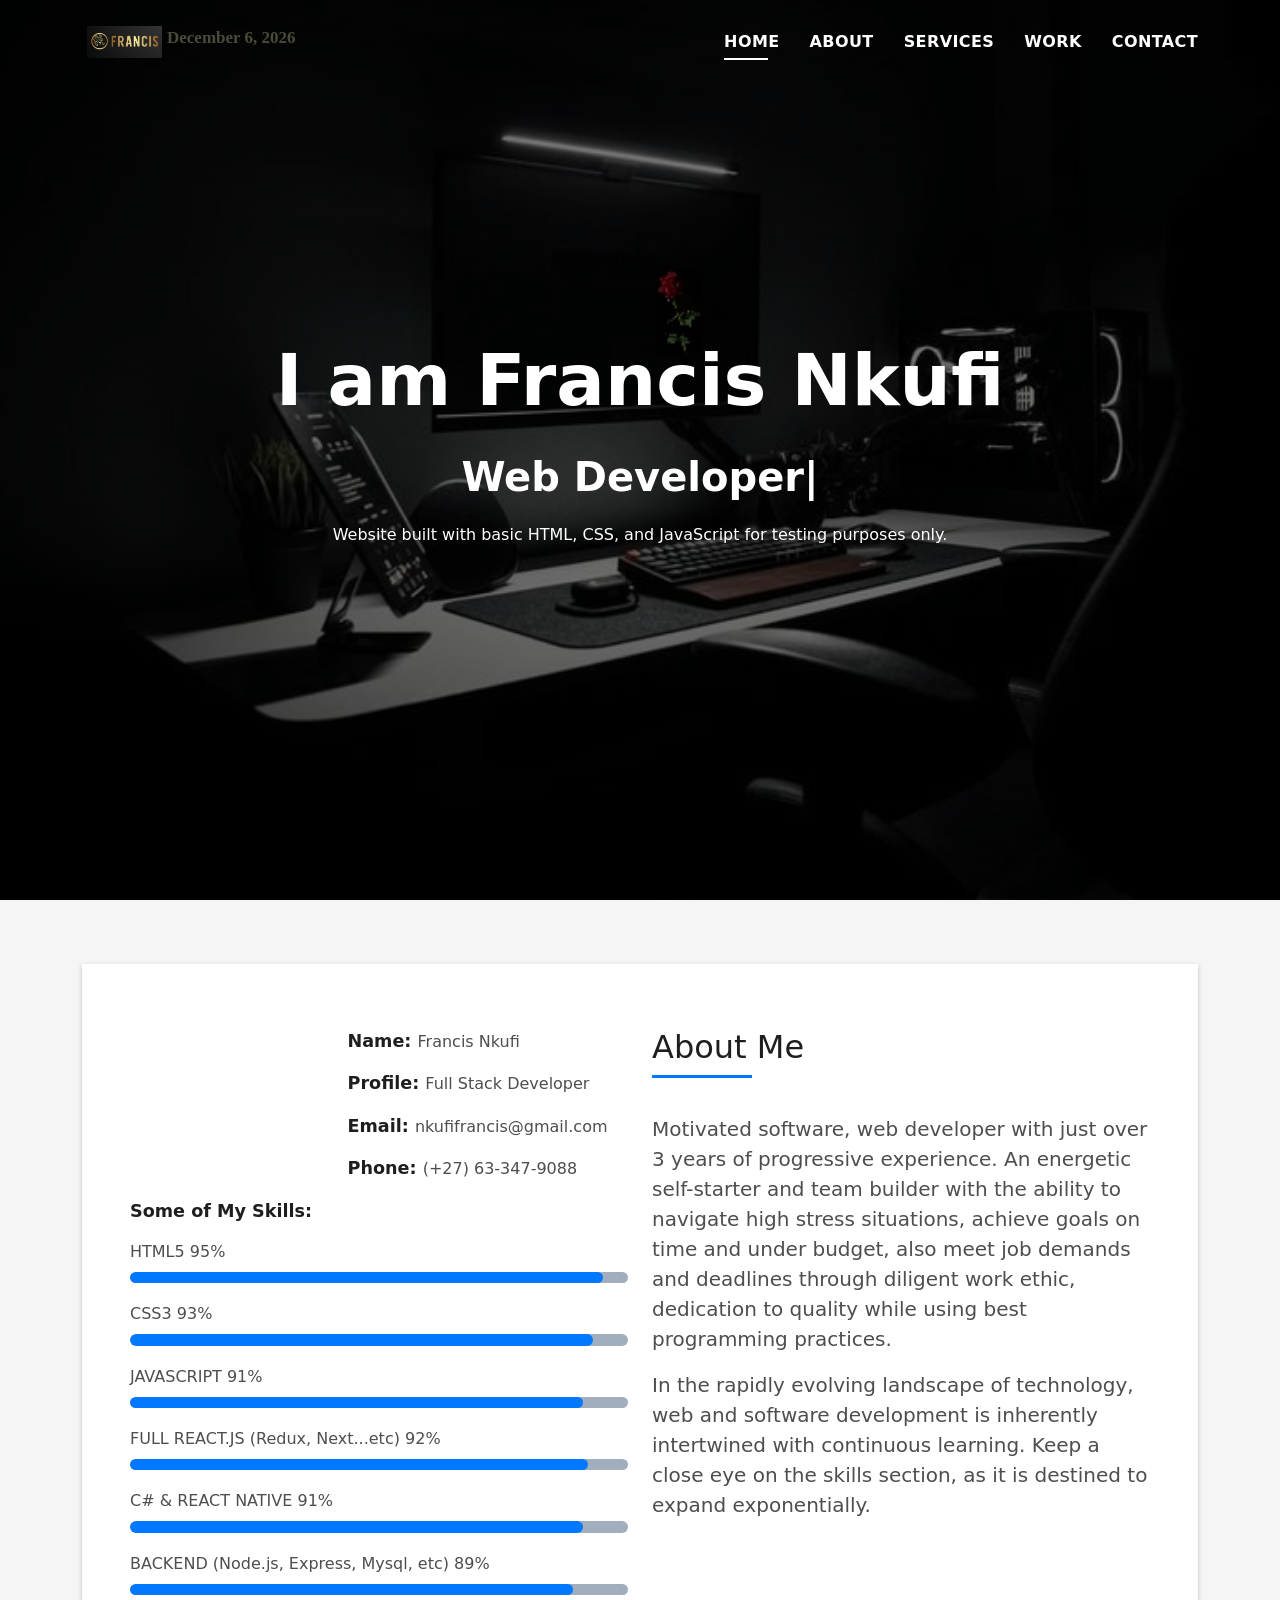
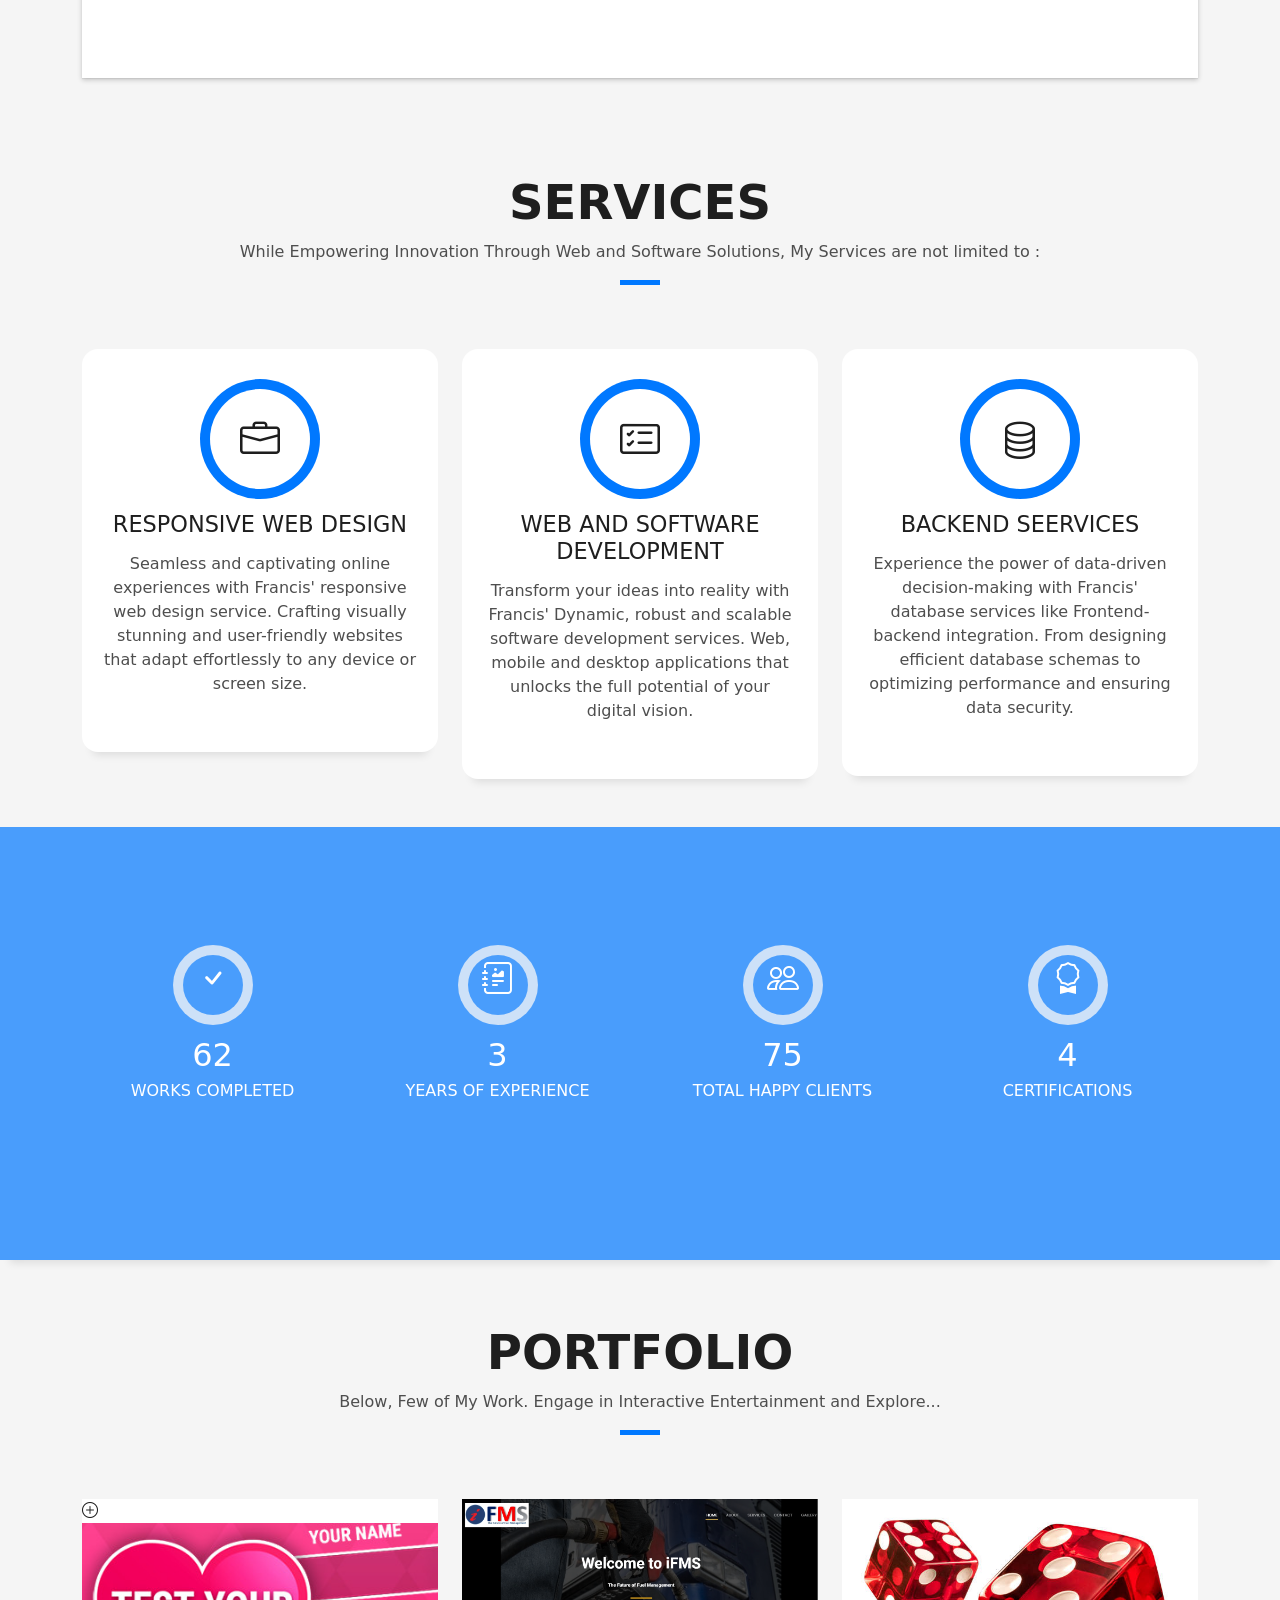
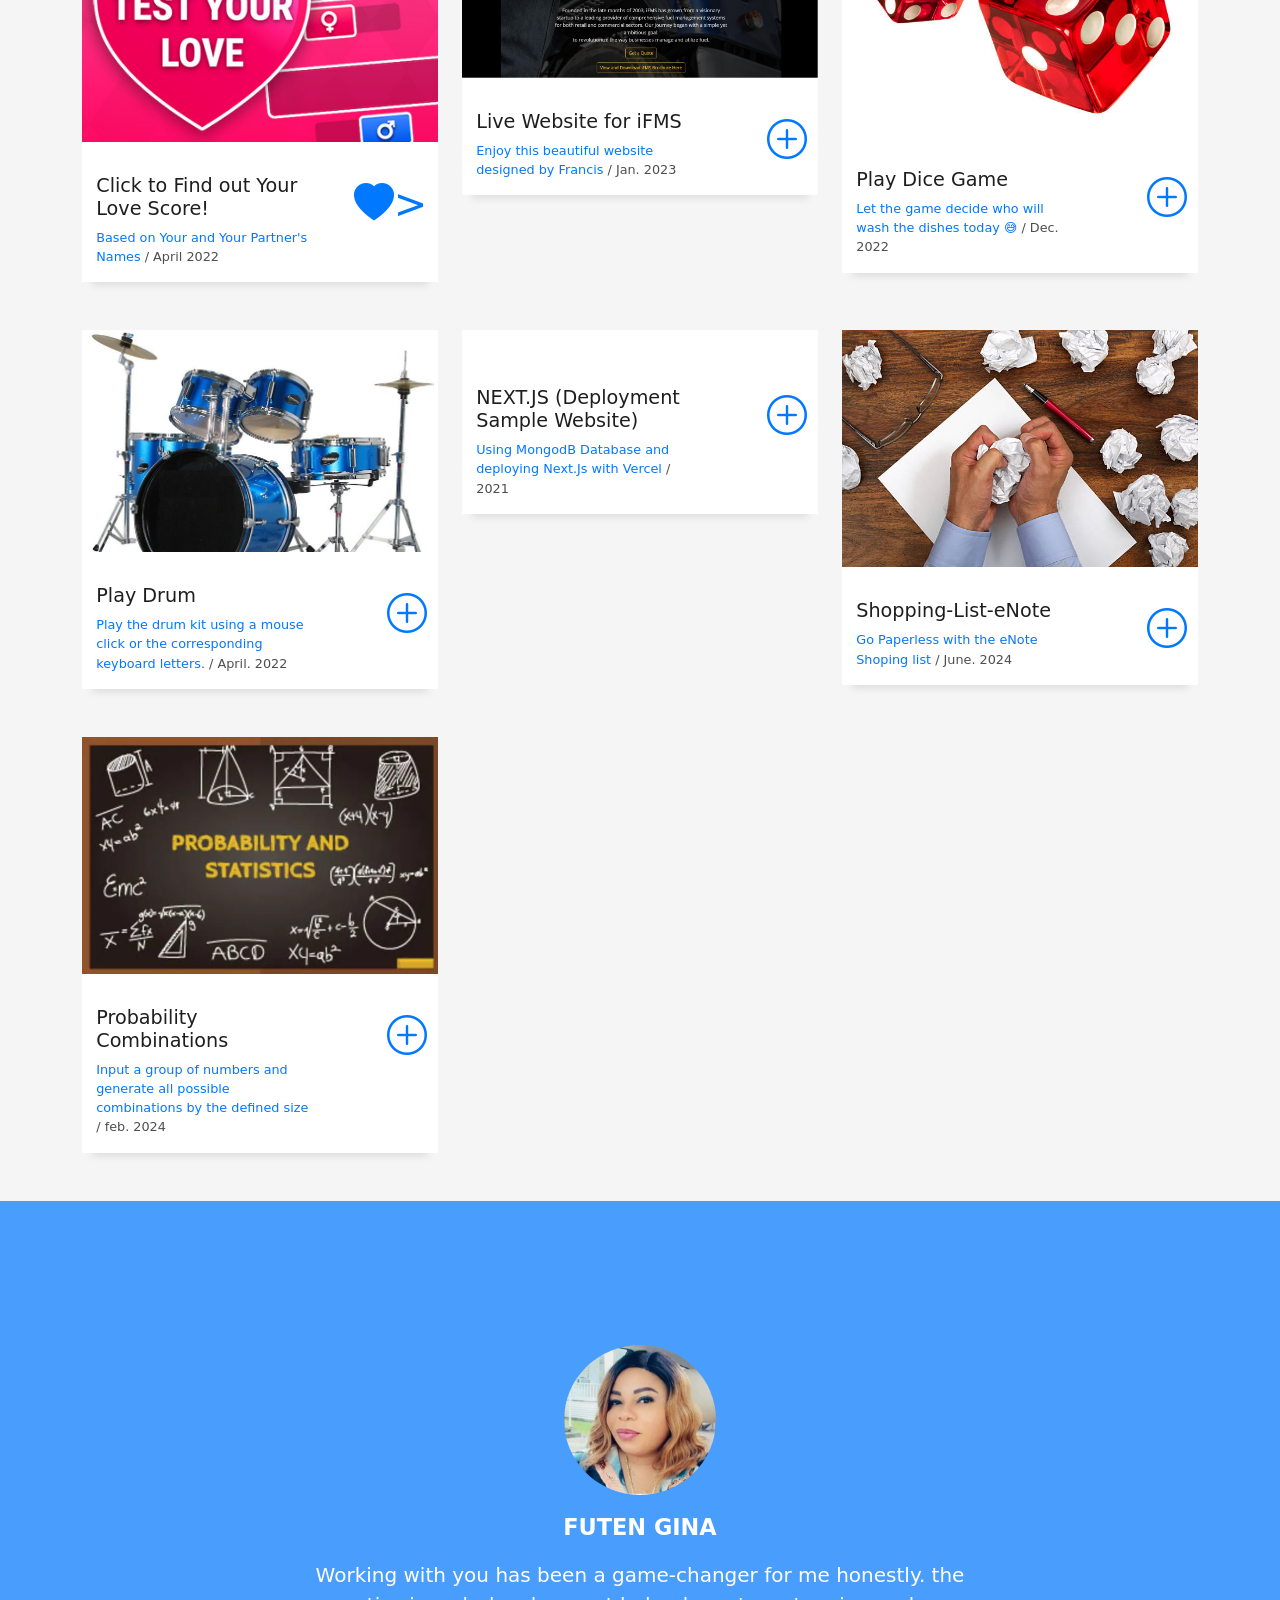
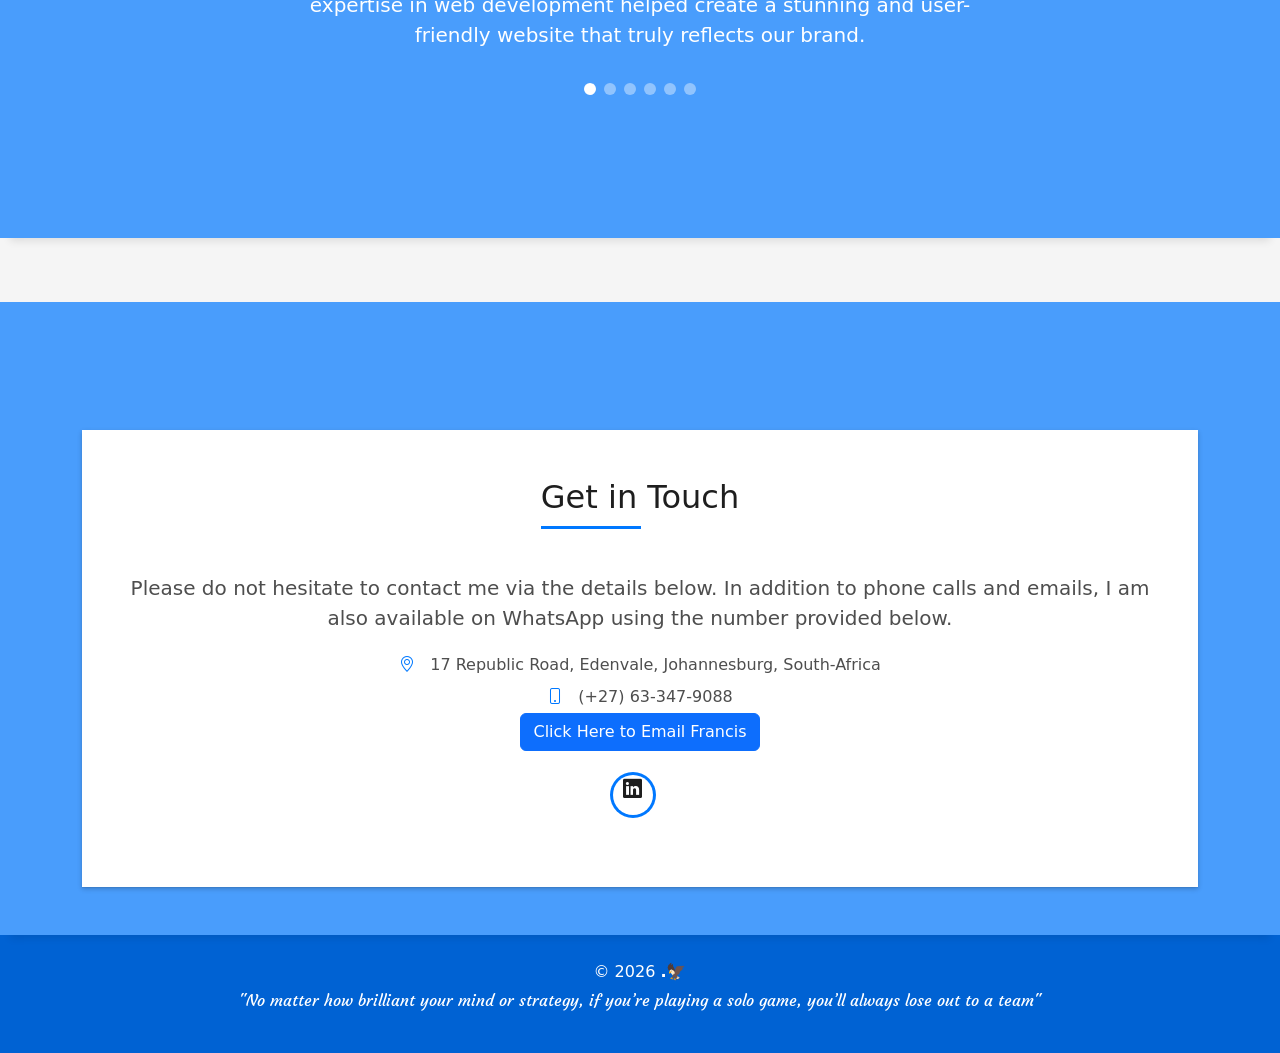
==== index.html @ c1ea5699 "Update index.html" ====
<!DOCTYPE html>
<html lang="en">

<head>
  <meta charset="utf-8">
  <meta content="width=device-width, initial-scale=1.0" name="viewport">
  <title>Francis Nkufi WebSite</title>
  <meta content="" name="description">
  <meta content="" name="keywords">

  <!-- Logos -->
  <link href="assets/img/favicon.png" rel="icon">
  <link href="assets/img/apple-touch-icon.png" rel="apple-touch-icon">

  <!--CSS Files -->
  <link href="assets/externals/bootstrap/css/bootstrap.min.css" rel="stylesheet">
  <link href="assets/externals/bootstrap-icons/bootstrap-icons.css" rel="stylesheet">
  <link href="assets/externals/glightbox/css/glightbox.min.css" rel="stylesheet">
  <link href="assets/externals/swiper/swiper-bundle.min.css" rel="stylesheet">
  
  <!--Footer text font and Email button-->
  
  <link href="https://cdn.jsdelivr.net/npm/bootstrap@5.3.3/dist/css/bootstrap.min.css" rel="stylesheet" integrity="sha384-QWTKZyjpPEjISv5WaRU9OFeRpok6YctnYmDr5pNlyT2bRjXh0JMhjY6hW+ALEwIH" crossorigin="anonymous">
  <link rel="preconnect" href="https://fonts.googleapis.com">
  <link rel="preconnect" href="https://fonts.gstatic.com" crossorigin>
  <link href="https://fonts.googleapis.com/css2?family=Courgette&display=swap" rel="stylesheet">


  <!-- Template Main CSS File -->
  <link href="assets/css/style.css" rel="stylesheet">


</head>

<body>

  <!-- ======= Header ======= -->
  <header id="header" class="fixed-top">
    <div class="container d-flex align-items-center justify-content-between">
      <img class="Mylogo" src="./assets/img/favicon.png" alt="Description of the image">

      <h1 class="Date"></h1>
      <nav id="navbar" class="navbar">
        <ul>
          <li><a class="nav-link scrollto active" href="#hero">Home</a></li>
          <li><a class="nav-link scrollto" href="#about">About</a></li>
          <li><a class="nav-link scrollto" href="#services">Services</a></li>
          <li><a class="nav-link scrollto" href="#work">WORK</a></li>
          <li><a class="nav-link scrollto" href="#contact">Contact</a></li>
        </ul>
        <i class="bi bi-list mobile-nav-toggle"></i>
      </nav>

    </div>
  </header>
  <!-- End Header -->

  <!-- =======Francis Hero Section ======= -->
  <div id="hero" class="hero route bg-image" style="background-image: url(assets/img/hero-bg.jpg)">
    <div class="overlay-itro"></div>
    <div class="hero-content display-table">
      <div class="table-cell">
        <div class="container">
          <h1 class="hero-title mb-4">I am Francis Nkufi</h1>
          <p class="hero-subtitle"><span class="typed" data-typed-items="Web Developer, Full Stack, Software Developer"></span></p>
           <p>Website built with basic HTML, CSS, and JavaScript for testing purposes only.</p>
        </div>
      </div>
    </div>
  </div>
  <!-- End Francis Hero Section -->

  <main id="main">

    <!-- ======= About Section ======= -->
    <section id="about" class="about-mf sect-pt4 route">
      <div class="container">
        <div class="row">
          <div class="col-sm-12">
            <div class="box-shadow-full">
              <div class="row">
                <div class="col-md-6">
                  <div class="row">
                    <div class="col-sm-6 col-md-5">
                      <div class="about-img">
                        <img src="https://media2.dev.to/dynamic/image/width=1080,height=1080,fit=cover,gravity=auto,format=auto/https%3A%2F%2Fdev-to-uploads.s3.amazonaws.com%2Fuploads%2Farticles%2F096baapsqqt9fks0us99.png" class="img-fluid rounded b-shadow-a" alt="">
                      </div>
                    </div>
                    <div class="col-sm-6 col-md-7">
                      <div class="about-info">
                        <p><span class="title-s">Name: </span> <span>Francis Nkufi</span></p>
                        <p><span class="title-s">Profile: </span> <span>Full Stack Developer</span></p>
                        <p><span class="title-s">Email: </span> <span>nkufifrancis@gmail.com</span></p>
                        <p><span class="title-s">Phone: </span> <span>(+27) 63-347-9088 </span></p>
                      </div>
                    </div>
                  </div>
                  <div class="skill-mf">
                    <p class="title-s">Some of My Skills:</p>
                    <span>HTML5</span> <span class="pull-right">95%</span>
                    <div class="progress">
                      <div class="progress-bar" role="progressbar" style="width: 95%;" aria-valuenow="95" aria-valuemin="0" aria-valuemax="100"></div>
                    </div>
                    <span>CSS3</span> <span class="pull-right">93%</span>
                    <div class="progress">
                      <div class="progress-bar" role="progressbar" style="width: 93%" aria-valuenow="93" aria-valuemin="0" aria-valuemax="100"></div>
                    </div>
                    <span>JAVASCRIPT</span> <span class="pull-right">91%</span>
                    <div class="progress">
                      <div class="progress-bar" role="progressbar" style="width: 91%" aria-valuenow="91" aria-valuemin="0" aria-valuemax="100"></div>
                    </div>
                    <span>FULL REACT.JS (Redux, Next...etc)</span> <span class="pull-right">92%</span>
                    <div class="progress">
                      <div class="progress-bar" role="progressbar" style="width: 92%" aria-valuenow="92" aria-valuemin="0" aria-valuemax="100"></div>
                    </div>
                    <span>C# & REACT NATIVE</span> <span class="pull-right">91%</span>
                    <div class="progress">
                      <div class="progress-bar" role="progressbar" style="width: 91%" aria-valuenow="91" aria-valuemin="0" aria-valuemax="100"></div>
                    </div>
                    <span>BACKEND (Node.js, Express, Mysql, etc)</span> <span class="pull-right">89%</span>
                    <div class="progress">
                      <div class="progress-bar" role="progressbar" style="width: 89%" aria-valuenow="89" aria-valuemin="0" aria-valuemax="100"></div>
                    </div>
                  </div>
                </div>
                <div class="col-md-6">
                  <div class="about-me pt-4 pt-md-0">
                    <div class="title-box-2">
                      <h5 class="title-left">
                        About Me
                      </h5>
                    </div>
                    <p class="lead">
        Motivated software, web developer with just over 3 years of progressive experience. 
        An energetic self-starter and team builder with the ability to navigate high stress situations, 
        achieve goals on time and under budget, also meet job demands and deadlines through diligent work ethic, 
        dedication to quality while using best programming practices.
                    </p>
                    <p class="lead">
       In the rapidly evolving landscape of technology, web and software development is inherently intertwined with continuous learning. 
       Keep a close eye on the skills section, as it is destined to expand exponentially.
                    </p>
                  </div>
                </div>
              </div>
            </div>
          </div>
        </div>
      </div>
    </section>
    <!-- End About Section -->

    <!-- ======= Services Section ======= -->
    <section id="services" class="services-mf pt-5 route">
      <div class="container">
        <div class="row">
          <div class="col-sm-12">
            <div class="title-box text-center">
              <h3 class="title-a">
                SERVICES
              </h3>
              <p class="subtitle-a">
                While Empowering Innovation Through Web and Software Solutions, My Services are not limited to :
              </p>
              <div class="line-mf"></div>
            </div>
          </div>
        </div>
        <div class="row">
          <div class="col-md-4">
            <div class="service-box">
              <div class="service-ico">
                <span class="ico-circle"><i class="bi bi-briefcase"></i></span>
              </div>
              <div class="service-content">
                <h2 class="s-title">Responsive Web Design</h2>
                <p class="s-description text-center">
                  Seamless and captivating online experiences with Francis' responsive web design service. 
                  Crafting visually stunning and user-friendly websites that adapt effortlessly to any device or screen size. 
                </p>
              </div>
            </div>
          </div>
          <div class="col-md-4">
            <div class="service-box">
              <div class="service-ico">
                <span class="ico-circle"><i class="bi bi-card-checklist"></i></span>
              </div>
              <div class="service-content">
                <h2 class="s-title">Web and software Development</h2>
                <p class="s-description text-center">
                  Transform your ideas into reality with Francis' Dynamic, robust and scalable software development services.
                  Web, mobile and desktop applications that unlocks the full potential of your digital vision.
                </p>
              </div>
            </div>
          </div>
          <div class="col-md-4">
            <div class="service-box">
              <div class="service-ico">
                <span class="ico-circle"><i class="bi bi-database"></i></span>
              </div>
              <div class="service-content">
                <h2 class="s-title">backend seervices</h2>
                <p class="s-description text-center">
                  Experience the power of data-driven decision-making with Francis' database services like Frontend-backend integration. 
                  From designing efficient database schemas to optimizing performance and ensuring data security.
                </p>
              </div>
            </div>
          </div>          
    </section>
    <!-- End Services Section -->

    <!-- ======= Counter Section ======= -->
    <div class="section-counter paralax-mf bg-image" style="background-image: url(assets/img/counters-bg.jpg)">
      <div class="overlay-mf"></div>
      <div class="container position-relative">
        <div class="row">
          <div class="col-sm-3 col-lg-3">
            <div class="counter-box counter-box pt-4 pt-md-0">
              <div class="counter-ico">
                <span class="ico-circle"><i class="bi bi-check"></i></span>
              </div>
              <div class="counter-num">
                <p data-purecounter-start="0" data-purecounter-end="67" data-purecounter-duration="1" class="counter purecounter"></p>
                <span class="counter-text">WORKS COMPLETED</span>
              </div>
            </div>
          </div>
          <div class="col-sm-3 col-lg-3">
            <div class="counter-box pt-4 pt-md-0">
              <div class="counter-ico">
                <span class="ico-circle"><i class="bi bi-journal-richtext"></i></span>
              </div>
              <div class="counter-num">
                <p data-purecounter-start="0" data-purecounter-end="3" data-purecounter-duration="1" class="counter purecounter"></p>
                <span class="counter-text">YEARS OF EXPERIENCE</span>
              </div>
            </div>
          </div>
          <div class="col-sm-3 col-lg-3">
            <div class="counter-box pt-4 pt-md-0">
              <div class="counter-ico">
                <span class="ico-circle"><i class="bi bi-people"></i></span>
              </div>
              <div class="counter-num">
                <p data-purecounter-start="0" data-purecounter-end="85" data-purecounter-duration="1" class="counter purecounter"></p>
                <span class="counter-text">TOTAL HAPPY CLIENTS</span>
              </div>
            </div>
          </div>
          
          <div class="col-sm-3 col-lg-3">
            <div class="counter-box pt-4 pt-md-0">
              <div class="counter-ico">
                <span class="ico-circle"><i class="bi bi-award"></i></span>
              </div>
              <div class="counter-num">
                <p data-purecounter-start="0" data-purecounter-end="4" data-purecounter-duration="1" class="counter purecounter"></p>
                <span class="counter-text">CERTIFICATIONS</span>
              </div>
            </div>
          </div>
        </div>
      </div>
    </div><!-- End Counter Section -->

    <!-- ======= Portfolio Section ======= -->
    <section id="work" class="portfolio-mf sect-pt4 route">
      <div class="container">
        <div class="row">
          <div class="col-sm-12">
            <div class="title-box text-center">
              <h3 class="title-a">
                Portfolio
              </h3>
              <p class="subtitle-a">
                Below, Few of My Work. Engage in Interactive Entertainment and Explore...
              </p>
              <div class="line-mf"></div>
            </div>
          </div>
        </div>
        <div class="row">
          <div class="col-md-4">
            <div onclick="lovescore()" class="work-box">
              <a href="#work"> <span class="bi bi-plus-circle"></span></a>
                <div class="work-img">
                  <img src="assets/img/work-1.jpg" alt="" class="img-fluid">
                </div>
              </a>
              <div class="work-content">
                <div class="row">
                  <div class="col-sm-8">
                    <h2 class="w-title">Click to Find out Your Love Score!</h2>
                    <div class="w-more">
                      <span class="w-ctegory">Based on Your and Your Partner's Names</span> / <span class="w-date">April 2022</span>
                    </div>
                  </div>
                  <div class="col-sm-4">
                    <div class="w-like">
                      <a href="#work"> <span class="bi-heart-fill">></span></a>
                    </div>
                  </div>
                </div>
              </div>
            </div>
          </div>
          <div class="col-md-4">
            <div class="work-box">
              <a href="https://i-fms.co.za/" target="_blank">
                <div class="work-img">
                  <img src="assets/img/iFMS website.png" alt="" class="img-fluid">
                </div>
              </a>
              <div class="work-content">
                <div class="row">
                  <div class="col-sm-8">
                    <h2 class="w-title">Live Website for iFMS</h2>
                    <div class="w-more">
                      <span class="w-ctegory">Enjoy this beautiful website designed by Francis</span> / <span class="w-date">Jan. 2023</span>
                    </div>
                  </div>
                  <div class="col-sm-4">
                    <div class="w-like">
                      <a href="https://i-fms.co.za/" target="_blank"> <span class="bi bi-plus-circle"></span></a>
                    </div>
                  </div>
                </div>
              </div>
            </div>
          </div>
          <div class="col-md-4">
            <div class="work-box">
              <a href="https://francisnkufi.github.io/Dice-Game/" target="_blank" >
                <div class="work-img">
                  <img src="assets/img/work-2.jpg" alt="" class="img-fluid">
                </div>
              </a>
              <div class="work-content">
                <div class="row">
                  <div class="col-sm-8">
                    <h2 class="w-title">Play Dice Game</h2>
                    <div class="w-more">
                      <span class="w-ctegory">Let the game decide who will wash the  dishes today 😅</span> / <span class="w-date">Dec. 2022</span>
                    </div>
                  </div>
                  <div class="col-sm-4">
                    <div class="w-like">
                      <a href="https://francisnkufi.github.io/Dice-Game/" target="_blank"> <span class="bi bi-plus-circle"></span></a>
                    </div>
                  </div>
                </div>
              </div>
            </div>
          </div>
          <div class="col-md-4">
            <div class="work-box">
              <a href="https://francisnkufi.github.io/drum-game/" target="_blank">
                <div class="work-img">
                  <img src="assets/img/work-3.jpg" alt="" class="img-fluid">
                </div>
              </a>
              <div class="work-content">
                <div class="row">
                  <div class="col-sm-8">
                    <h2 class="w-title">Play Drum</h2>
                    <div class="w-more">
                      <span class="w-ctegory">Play the drum kit using a mouse click or the corresponding keyboard letters.</span> / <span class="w-date">April. 2022</span>
                    </div>
                  </div>
                  <div class="col-sm-4">
                    <div class="w-like">
                      <a href="https://francisnkufi.github.io/drum-game/" target="_blank"> <span class="bi bi-plus-circle"></span></a>
                    </div>
                  </div>
                </div>
              </div>
            </div>
          </div>
          <div class="col-md-4">
            <div class="work-box">
              <a href="https://test-next-deployment.vercel.app/" target="_blank">
                <div class="work-img">
                  <img src="https://blog.openreplay.com/images/a-complete-guide-to-nextjs-plus-mongodb/images/hero.png" alt="" class="img-fluid">
                </div>
              </a>
              <div class="work-content">
                <div class="row">
                  <div class="col-sm-8">
                    <h2 class="w-title">NEXT.JS (Deployment Sample Website)</h2>
                    <div class="w-more">
                      <span class="w-ctegory">Using MongodB Database and deploying Next.Js with Vercel </span> / <span class="w-date">2021</span>
                    </div>
                  </div>
                  <div class="col-sm-4">
                    <div class="w-like">
                      <a href="https://test-next-deployment.vercel.app/" target="_blank"> <span class="bi bi-plus-circle"></span></a>
                    </div>
                  </div>
                </div>
              </div>
            </div>
          </div>
          <div class="col-md-4">
            <div class="work-box">
              <a href="https://francisnkufi.github.io/Shopping-List-eNote/" target="_blank">
                <div class="work-img">
                  <img src="assets/img/work-4.jpg" alt="" class="img-fluid">
                </div>
              </a>
              <div class="work-content">
                <div class="row">
                  <div class="col-sm-8">
                    <h2 class="w-title">Shopping-List-eNote</h2>
                    <div class="w-more">
                      <span class="w-ctegory">Go Paperless with the eNote Shoping list</span> / <span class="w-date">June. 2024</span>
                    </div>
                  </div>
                  <div class="col-sm-4">
                    <div class="w-like">
                      <a href="https://francisnkufi.github.io/Shopping-List-eNote/" target="_blank"> <span class="bi bi-plus-circle"></span></a>
                    </div>
                  </div>
                </div>
              </div>
            </div>
          </div>
          <div class="col-md-4">
            <div class="work-box">
              <a href="https://francisnkufi.github.io/Probability-Test/" target="_blank">
                <div class="work-img">
                  <img src="assets/img/work-5.jpg" alt="" class="img-fluid">
                </div>
              </a>
              <div class="work-content">
                <div class="row">
                  <div class="col-sm-8">
                    <h2 class="w-title">Probability Combinations</h2>
                    <div class="w-more">
                      <span class="w-ctegory">Input a group of numbers and generate all possible combinations by the defined size</span> / <span class="w-date">feb. 2024</span>
                    </div>
                  </div>
                  <div class="col-sm-4">
                    <div class="w-like">
                      <a href="https://francisnkufi.github.io/Probability-Test/" target="_blank"> <span class="bi bi-plus-circle"></span></a>
                    </div>
                  </div>
                </div>
              </div>
            </div>
          </div>
        </div>
      </div>
    </section><!-- End Portfolio Section -->

    <!-- ======= Testimonials Section ======= -->
    <div class="testimonials paralax-mf bg-image" style="background-image: url(assets/img/overlay-bg.jpg)">
      <div class="overlay-mf"></div>
      <div class="container">
        <div class="row">
          <div class="col-md-12">

            <div class="testimonials-slider swiper" data-aos="fade-up" data-aos-delay="100">
              <div class="swiper-wrapper">

                <div class="swiper-slide">
                  <div class="testimonial-box">
                    <div class="author-test">
                      <img src="assets/img/testimonial-1.jpg" alt="" class="rounded-circle b-shadow-a">
                      <span class="author">Futen Gina</span>
                    </div>
                    <div class="content-test">
                      <p class="description lead">
                        Working with you has been a game-changer for me honestly. 
                        the expertise in web development helped create a stunning and user-friendly website 
                        that truly reflects our brand.
                      </p>
                    </div>
                  </div>
                </div><!-- End testimonial item -->

                <div class="swiper-slide">
                  <div class="testimonial-box">
                    <div class="author-test">
                      <img src="assets/img/testimonial-2.jpg" alt="" class="rounded-circle b-shadow-a">
                      <span class="author">Wira Herve</span>
                    </div>
                    <div class="content-test">
                      <p class="description lead">
                        Keep Up the Good Work. I wish i met you earlier dear friend...
                      </p>
                    </div>
                  </div>
                </div><!-- End testimonial item -->

                <div class="swiper-slide">
                  <div class="testimonial-box">
                    <div class="author-test">
                      <img src="assets/img/testimonial-3.jpg" alt="" class="rounded-circle b-shadow-a">
                      <span class="author">Jonathan Musese</span>
                    </div>
                    <div class="content-test">
                      <p class="description lead">
                        I cannot thank you enough Mr Francis. again thank you for the assistance.
                      </p>
                    </div>
                  </div>
                </div><!-- End testimonial item -->

                <div class="swiper-slide">
                  <div class="testimonial-box">
                    <div class="author-test">
                      <img src="assets/img/testimonial-6.jpg" alt="" class="rounded-circle b-shadow-a">
                      <span class="author">Angelina Rossman</span>
                    </div>
                    <div class="content-test">
                      <p class="description lead">
                        Francis always prioritize delivering high-quality work first, and you're a very patient, reliable, 
                        and understanding person. You shouldn't lose these qualities over time.
                      </p>
                    </div>
                  </div>
                </div><!-- End testimonial item -->

                <div class="swiper-slide">
                  <div class="testimonial-box">
                    <div class="author-test">
                      <img src="assets/img/testimonial-5.jpg" alt="" class="rounded-circle b-shadow-a">
                      <span class="author">Omer Bayib</span>
                    </div>
                    <div class="content-test">
                      <p class="description lead">
                        I can't say enough good things about Francis's work. You took my vision and turned it into reality with 
                        your exceptional skills and creativity and you even named it after me (Omer-Probability).
                      </p>
                    </div>
                  </div>
                </div><!-- End testimonial item -->

                <div class="swiper-slide">
                  <div class="testimonial-box">
                    <div class="author-test">
                      <img src="assets/img/testimonial-4.jpg" alt="" class="rounded-circle b-shadow-a">
                      <span class="author">Sylvie Gassing</span>
                    </div>
                    <div class="content-test">
                      <p class="description lead">
                        thank you
                      </p>
                    </div>
                  </div>
                </div><!-- End testimonial item -->
              </div>
              <div class="swiper-pagination"></div>
            </div>

            <!-- <div id="testimonial-mf" class="owl-carousel owl-theme">
          
        </div> -->
          </div>
        </div>
      </div>
    </div><!-- End Testimonials Section -->

    <!-- ======= Contact Section ======= -->
    <section id="contact" class="paralax-mf footer-paralax bg-image sect-mt4 route" style="background-image: url(assets/img/overlay-bg.jpg)">
      <div class="overlay-mf"></div>
      <div class="container">
        <div class="row">
          <div class="col-sm-12">
            <div class="contact-mf">
              <div id="contact" class="box-shadow-full">
                <div class="row">
                  <div class="intouch col-md-6">
                    <div class="title-box-2 pt-4 pt-md-0">
                      <h5 class="title-left">
                        Get in Touch
                      </h5>
                    </div>
                    <div class="more-info">
                      <p class="lead">
                        Please do not hesitate to contact me via the details below. In addition to phone calls and emails, 
                        I am also available on WhatsApp using the number provided below.
                      </p>
                      <ul class="list-ico">
                        <li><span class="bi bi-geo-alt"></span> 17 Republic Road, Edenvale, Johannesburg, South-Africa</li>
                        <li><span class="bi bi-phone"></span> (+27) 63-347-9088</li>
                        <a href="mailto:?to=nkufifrancis@gmail.com&subject=FeedBack&body="><button type="button" class="btn btn-primary">Click Here to Email Francis</button></a>
                      </ul>
                    </div>
                    <div class="socials">
                      <ul>
                        <li><a href="https://www.linkedin.com/in/francis-nkufi-30598b2a9/" target="_blank"><span class="ico-circle"><i class="bi bi-linkedin"></i></span></a></li>
                      </ul>
                    </div>
                  </div>
                </div>
              </div>
            </div>
          </div>
        </div>
      </div>
    </section><!-- End Contact Section -->

  </main><!-- End #main -->

  <!-- ======= Footer ======= -->
  <footer>
    <div class="container">
      <div class="row">
        <div class="col-sm-12">
          <div class="copyright-box">
            <p class="copyright">&copy; <span class="year"></span> <strong>.🦅</strong></p>
            <p class="courgette-regular">"No matter how brilliant your mind or strategy, if you’re playing a solo game, you’ll always lose out to a team"</p>

          </div>
        </div>
      </div>
    </div>
  </footer><!-- End  Footer -->

  <div id="preloader"></div>
  <a href="#" class="back-to-top d-flex align-items-center justify-content-center"><i class="bi bi-arrow-up-short"></i></a>

  <!--JS Files -->
  <script src="assets/externals/purecounter/purecounter_vanilla.js"></script>
  <script src="assets/externals/bootstrap/js/bootstrap.bundle.min.js"></script>
  <script src="assets/externals/glightbox/js/glightbox.min.js"></script>
  <script src="assets/externals/swiper/swiper-bundle.min.js"></script>
  <script src="assets/externals/typed.js/typed.umd.js"></script>
  <script src="assets/externals/php-email-form/validate.js"></script>

  <!-- Main JS File -->
  <script src="https://cdn.jsdelivr.net/npm/bootstrap@5.3.3/dist/js/bootstrap.bundle.min.js" integrity="sha384-YvpcrYf0tY3lHB60NNkmXc5s9fDVZLESaAA55NDzOxhy9GkcIdslK1eN7N6jIeHz" crossorigin="anonymous"></script>
  <script src="assets/js/main.js"></script>

</body>
</html>
---- assets/css/style.css ----
body {
  background-color: #f5f5f5;
  color: #4e4e4e;
}

h1,
h2,
h3,
h4,
h5,
h6 {
  color: #1e1e1e;
}

a {
  color: #1e1e1e;
  text-decoration: none;
  transition: all 0.5s ease-in-out;
}

a:hover {
  color: #0078ff;
  text-decoration: none;
  transition: all 0.5s ease-in-out;
}

.p-r {
  position: relative;
}

.color-a {
  text-decoration: none;
  color: #0078ff;
}

.color-d {
  color: #f5f5f5;
}

.color-text-a {
  text-decoration: none;
  color: #4e4e4e;
}

.box-shadow,
.card-blog,
.work-box,
.service-box,
.paralax-mf {
  box-shadow: 0 13px 8px -10px rgba(0, 0, 0, 0.1);
}

.box-shadow-a,
.button:hover {
  text-decoration: none;
  box-shadow: 0 0 0 4px #cde1f8;
}

.display-5 {
  font-size: 2.5rem;
  font-weight: 300;
  line-height: 1.1;
}

.display-6 {
  font-size: 2rem;
  font-weight: 300;
  line-height: 1.1;
}

.avatar {
  width: 32px;
  height: 32px;
  margin-right: 4px;
  overflow: hidden;
}

.bg-image {
  background-repeat: no-repeat;
  background-attachment: fixed;
  background-size: cover;
  background-position: center center;
}

@media (max-width: 1024px) {
  .bg-image {
    background-attachment: scroll;
  }
}

.overlay-mf {
  background-color: #0078ff;
}

.overlay-mf {
  position: absolute;
  top: 0;
  left: 0px;
  padding: 0;
  height: 100%;
  width: 100%;
  opacity: 0.7;
}

.paralax-mf {
  position: relative;
  padding: 8rem 0;
}

.display-table {
  width: 100%;
  height: 100%;
  display: table;
}

.table-cell {
  display: table-cell;
  vertical-align: middle;
}

/*--/ Sections /--*/
.sect-4 {
  padding: 4rem 0;
}

.sect-pt4 {
  padding-top: 4rem;
}

.sect-mt4 {
  margin-top: 4rem;
}

/*--/ Title s /--*/
.title-s {
  font-weight: 600;
  color: #1e1e1e;
  font-size: 1.1rem;
}

/*--/ Title A /--*/
.title-box {
  margin-bottom: 4rem;
}

.title-a {
  text-decoration: none;
  font-size: 3rem;
  font-weight: bold;
  text-transform: uppercase;
}

.subtitle-a {
  text-decoration: none;
  color: #4e4e4e;
}

.line-mf {
  width: 40px;
  height: 5px;
  background-color: #0078ff;
  margin: 0 auto;
}

/*--/ Title Left /--*/
.title-box-2 {
  margin-bottom: 3rem;
}

.title-left {
  font-size: 2rem;
  position: relative;
}

.title-left:before {
  content: "";
  position: absolute;
  height: 3px;
  background-color: #0078ff;
  width: 100px;
  bottom: -12px;
}

/*------/ Box /------*/
.box-pl2 {
  padding-left: 2rem;
}

.box-shadow-full {
  padding: 3rem 1.25rem;
  position: relative;
  background-color: #fff;
  margin-bottom: 3rem;
  z-index: 2;
  box-shadow: 0 1px 1px 0 rgba(0, 0, 0, 0.06), 0 2px 5px 0 rgba(0, 0, 0, 0.2);
}

@media (min-width: 768px) {
  .box-shadow-full {
    padding: 3rem;
  }
}

/*------/ Socials /------*/
.socials {
  padding: 1.5rem 0;
}

.socials ul li {
  display: inline-block;
}

.socials .ico-circle {
  height: 40px;
  width: 40px;
  font-size: 1.2rem;
  border-radius: 50%;
  line-height: 1.6;
  margin: 0 15px 0 0;
  box-shadow: 0 0 0 3px #0078ff;
  transition: all 500ms ease;
}

.socials .ico-circle:hover {
  background-color: #0078ff;
  color: #fff;
  box-shadow: 0 0 0 3px #cde1f8;
  transition: all 500ms ease;
}

/*------/ Ul resect /------*/
.ul-resect,
.widget-tags ul,
.widget-sidebar .list-sidebar,
.box-comments .list-comments,
.blog-wrapper .post-meta ul,
.list-ico,
.socials ul {
  list-style: none;
  padding-left: 0;
  margin-bottom: 0;
}

.list-ico {
  line-height: 2;
}

.list-ico span {
  color: #0078ff;
  margin-right: 10px;
}

/*------/ Ico Circle /------*/
.ico-circle {
  height: 100px;
  width: 100px;
  font-size: 2rem;
  border-radius: 50%;
  line-height: 1.55;
  margin: 0 auto;
  text-align: center;
  box-shadow: 0 0 0 10px #0078ff;
  display: block;
}

/*------/ Owl Carousel /------*/
.owl-theme .owl-dots {
  text-align: center;
  margin-top: 18px;
}

.owl-theme .owl-dots .owl-dot {
  display: inline-block;
}

.owl-theme .owl-dots .owl-dot span {
  width: 18px;
  height: 7px;
  margin: 5px 5px;
  background: #cde1f8;
  border: 0px solid #cde1f8;
  display: block;
  transition: all 0.6s ease-in-out;
  cursor: pointer;
}

.owl-theme .owl-dots .owl-dot:hover span {
  background-color: #cde1f8;
}

.owl-theme .owl-dots .owl-dot.active span {
  background-color: #1B1B1B;
  width: 25px;
}

/*--/ Scrolltop s /--*/
.scrolltop-mf {
  position: relative;
  display: none;
}

.scrolltop-mf span {
  z-index: 999;
  position: fixed;
  width: 42px;
  height: 42px;
  background-color: #0078ff;
  opacity: 0.7;
  font-size: 1.6rem;
  line-height: 1.5;
  text-align: center;
  color: #fff;
  top: auto;
  left: auto;
  right: 30px;
  bottom: 50px;
  cursor: pointer;
  border-radius: 50%;
}

/*--------------------------------------------------------------
# Back to top button
--------------------------------------------------------------*/
.back-to-top {
  position: fixed;
  visibility: hidden;
  opacity: 0;
  right: 15px;
  bottom: 15px;
  z-index: 996;
  background: #0078ff;
  width: 40px;
  height: 40px;
  border-radius: 50px;
  transition: all 0.4s;
}

.back-to-top i {
  font-size: 28px;
  color: #fff;
  line-height: 0;
}

.back-to-top:hover {
  background: #298eff;
  color: #fff;
}

.back-to-top.active {
  visibility: visible;
  opacity: 1;
}

/*------/ Prelaoder /------*/
#preloader {
  position: fixed;
  top: 0;
  left: 0;
  right: 0;
  bottom: 0;
  z-index: 9999;
  overflow: hidden;
  background: #fff;
}

#preloader:before {
  content: "";
  position: fixed;
  top: calc(50% - 30px);
  left: calc(50% - 30px);
  border: 6px solid #f2f2f2;
  border-top: 6px solid #0078ff;
  border-radius: 50%;
  width: 60px;
  height: 60px;
  animation: animate-preloader 1s linear infinite;
}

@keyframes animate-preloader {
  0% {
    transform: rotate(0deg);
  }

  100% {
    transform: rotate(360deg);
  }
}

/*------/ Button /------*/
.button {
  display: inline-block;
  padding: 0.3rem 0.6rem;
  text-align: center;
  vertical-align: middle;
  -webkit-user-select: none;
  -moz-user-select: none;
  user-select: none;
  font-size: 1rem;
  border-radius: 0.3rem;
  border: 1px solid transparent;
  transition: all 500ms ease;
  cursor: pointer;
}

.button:focus {
  outline: 0;
}

.button:hover {
  background-color: #0062d3;
  color: #fff;
  transition: all 500ms ease;
}

.button-a {
  text-decoration: none;
  background-color: #0078ff;
  color: #fff;
  border-color: #cde1f8;
}

.button-big {
  padding: 0.9rem 2.3rem;
  font-size: 1.2rem;
}

.button-rouded {
  border-radius: 5rem;
}

.btn-lg {
  padding: 0.5rem 1rem;
  font-size: 1.25rem;
  line-height: 1.5;
  border-radius: 0.3rem;
}

/*--------------------------------------------------------------
# Header
--------------------------------------------------------------*/
#header {
  transition: all 0.5s;
  z-index: 997;
  padding: 20px 0;
}

#header .logo {
  font-size: 28px;
  margin: 0;
  padding: 0;
  font-weight: 600;
  letter-spacing: 1px;
}

#header .logo a {
  color: #fff;
}

#header .logo img {
  max-height: 40px;
}

#header.header-scrolled {
  background: rgba(0, 0, 0, 0.9);
  padding: 12px 0;
}

/*--------------------------------------------------------------
# Navigation Menu
--------------------------------------------------------------*/
/**
* Desktop Navigation 
*/
.navbar {
  padding: 0;
}

.navbar ul {
  margin: 0;
  padding: 0;
  display: flex;
  list-style: none;
  align-items: center;
}

.navbar li {
  position: relative;
}

.navbar>ul>li {
  white-space: nowrap;
  padding: 10px 0 10px 30px;
}

.navbar a,
.navbar a:focus {
  display: flex;
  align-items: center;
  justify-content: space-between;
  color: #fff;
  font-size: 16px;
  font-weight: 600;
  padding: 0;
  white-space: nowrap;
  transition: 0.3s;
  letter-spacing: 0.4px;
  position: relative;
  text-transform: uppercase;
}

.navbar a i,
.navbar a:focus i {
  font-size: 12px;
  line-height: 0;
  margin-left: 5px;
}

.navbar>ul>li>a:before {
  content: "";
  position: absolute;
  width: 100%;
  height: 2px;
  bottom: -6px;
  left: 0;
  width: 0;
  background-color: #fff;
  visibility: hidden;
  transition: all 0.3s ease-in-out 0s;
}

.navbar a:hover:before,
.navbar li:hover>a:before,
.navbar .active:before {
  visibility: visible;
  width: 80%;
}

.navbar a:hover,
.navbar .active,
.navbar .active:focus,
.navbar li:hover>a {
  color: #fff;
}

.navbar .dropdown ul {
  display: block;
  position: absolute;
  left: 30px;
  top: calc(100% + 30px);
  margin: 0;
  padding: 10px 0;
  z-index: 99;
  opacity: 0;
  visibility: hidden;
  background: #fff;
  box-shadow: 0px 0px 30px rgba(127, 137, 161, 0.25);
  transition: 0.3s;
}

.navbar .dropdown ul li {
  min-width: 200px;
}

.navbar .dropdown ul a {
  padding: 10px 20px;
  font-size: 14px;
  text-transform: none;
  color: #4e4e4e;
}

.navbar .dropdown ul a i {
  font-size: 12px;
}

.navbar .dropdown ul a:hover,
.navbar .dropdown ul .active:hover,
.navbar .dropdown ul li:hover>a {
  color: #0078ff;
}

.navbar .dropdown:hover>ul {
  opacity: 1;
  top: 100%;
  visibility: visible;
}

.navbar .dropdown .dropdown ul {
  top: 0;
  left: calc(100% - 30px);
  visibility: hidden;
}

.navbar .dropdown .dropdown:hover>ul {
  opacity: 1;
  top: 0;
  left: 100%;
  visibility: visible;
}

@media (max-width: 1366px) {
  .navbar .dropdown .dropdown ul {
    left: -90%;
  }

  .navbar .dropdown .dropdown:hover>ul {
    left: -100%;
  }
}

/**
* Mobile Navigation 
*/
.mobile-nav-toggle {
  color: #fff;
  font-size: 28px;
  cursor: pointer;
  display: none;
  line-height: 0;
  transition: 0.5s;
}

@media (max-width: 991px) {
  .mobile-nav-toggle {
    display: block;
  }

  .navbar ul {
    display: none;
  }
}

.navbar-mobile {
  position: fixed;
  overflow: hidden;
  top: 0;
  right: 0;
  left: 0;
  bottom: 0;
  background: rgba(78, 78, 78, 0.9);
  transition: 0.3s;
  z-index: 999;
}

.navbar-mobile .mobile-nav-toggle {
  position: absolute;
  top: 15px;
  right: 15px;
}

.navbar-mobile ul {
  display: block;
  position: absolute;
  top: 55px;
  right: 15px;
  bottom: 15px;
  left: 15px;
  padding: 10px 0;
  background-color: #fff;
  overflow-y: auto;
  transition: 0.3s;
}

.navbar-mobile>ul>li {
  padding: 0;
}

.navbar-mobile a:hover:before,
.navbar-mobile li:hover>a:before,
.navbar-mobile .active:before {
  visibility: hidden;
}

.navbar-mobile a,
.navbar-mobile a:focus {
  padding: 10px 20px;
  font-size: 15px;
  color: #4e4e4e;
}

.navbar-mobile a:hover,
.navbar-mobile .active,
.navbar-mobile li:hover>a {
  color: #0078ff;
}

.navbar-mobile .getstarted,
.navbar-mobile .getstarted:focus {
  margin: 15px;
}

.navbar-mobile .dropdown ul {
  position: static;
  display: none;
  margin: 10px 20px;
  padding: 10px 0;
  z-index: 99;
  opacity: 1;
  visibility: visible;
  background: #fff;
  box-shadow: 0px 0px 30px rgba(127, 137, 161, 0.25);
}

.navbar-mobile .dropdown ul li {
  min-width: 200px;
}

.navbar-mobile .dropdown ul a {
  padding: 10px 20px;
}

.navbar-mobile .dropdown ul a i {
  font-size: 12px;
}

.navbar-mobile .dropdown ul a:hover,
.navbar-mobile .dropdown ul .active:hover,
.navbar-mobile .dropdown ul li:hover>a {
  color: #0078ff;
}

.navbar-mobile .dropdown>.dropdown-active {
  display: block;
}

/*--------------------------------------------------------------
# Hero Section
--------------------------------------------------------------*/
.hero {
  height: 100vh;
  position: relative;
  color: #fff;
}

.hero .hero-content {
  text-align: center;
  position: absolute;
}

.hero .overlay-itro {
  background-color: rgba(0, 0, 0, 0.6);
  position: absolute;
  top: 0;
  left: 0px;
  padding: 0;
  height: 100%;
  width: 100%;
  opacity: 0.9;
}

.hero .hero-title {
  color: #fff;
  font-weight: 600;
  font-size: 3rem;
}

@media (min-width: 768px) {
  .hero .hero-title {
    font-size: 4.5rem;
  }
}

.hero .hero-subtitle {
  font-size: 1.5rem;
  font-weight: 600;
}

@media (min-width: 768px) {
  .hero .hero-subtitle {
    font-size: 2.5rem;
  }
}

.hero .text-slider-items {
  display: none;
}

.hero-single {
  height: 350px;
}

.hero-single .hero-content {
  margin-top: 30px;
}

.hero-single .hero-title {
  text-transform: uppercase;
  font-size: 3rem;
}

@media (min-width: 768px) {
  .hero-single .hero-title {
    font-size: 3.5rem;
  }
}

.hero-single .breadcrumb {
  background-color: transparent;
  color: #0078ff;
}

.hero-single .breadcrumb .breadcrumb-item:before {
  color: #cde1f8;
}

.hero-single .breadcrumb .breadcrumb-item.active {
  color: #cde1f8;
}

.hero-single .breadcrumb a {
  color: #fff;
}

/*--------------------------------------------------------------
# About
--------------------------------------------------------------*/
.about-mf .box-shadow-full {
  padding-top: 4rem;
  padding-bottom: 4rem;
}

.about-mf .about-img {
  margin-bottom: 2rem;
}

.about-mf .about-img img {
  margin-left: 10px;
}

@media (min-width: 767px) {
  .about-mf .box-pl2 {
    margin-top: 3rem;
    padding-left: 0rem;
  }
}

.skill-mf span {
  color: #4e4e4e;
}

.skill-mf .progress {
  background-color: #a0aebe;
  margin: 0.5rem 0 1.2rem 0;
  border-radius: 10PX;
  height: 0.7rem;
}

.skill-mf .progress .progress-bar {
  height: 0.7rem;
  background-color: #0078ff;
  border-radius: 10PX;
 
}

/*--------------------------------------------------------------
# Services
--------------------------------------------------------------*/
.service-box {
  background-color: #fff;
  padding: 2.5rem 1.3rem;
  border-radius: 1rem;
  margin-bottom: 3rem;
  text-align: center;
}

.service-box:hover .ico-circle {
  transition: all 500ms ease;
  color: #fff;
  background-color: #0078ff;
  box-shadow: 0 0 0 10px #cde1f8;
}

.service-box .service-ico {
  margin-bottom: 1rem;
  color: #1e1e1e;
}

.service-box .ico-circle {
  transition: all 500ms ease;
  display: inline-flex;
  align-items: center;
  justify-content: center;
}

.service-box .ico-circle i {
  line-height: 0;
  font-size: 40px;
}

.service-box .s-title {
  font-size: 1.4rem;
  text-transform: uppercase;
  text-align: center;
  padding: 0.4rem 0;
}

.service-box .s-description {
  color: #4e4e4e;
}

/*--------------------------------------------------------------
# Counter
--------------------------------------------------------------*/
.counter-box {
  color: #fff;
  text-align: center;
}

@media (min-width: 577px) {
  .counter-box {
    margin-bottom: 1.8rem;
  }
}

.counter-ico {
  margin-bottom: 1rem;
}

.counter-ico .ico-circle {
  height: 60px;
  width: 60px;
  line-height: 1.5;
  box-shadow: 0 0 0 10px #cde1f8;
}

.counter-num .counter {
  font-size: 2rem;
  margin-bottom: 0;
}

/*--------------------------------------------------------------
# Portfolio
--------------------------------------------------------------*/
.work-box {
  margin-bottom: 3rem;
  -webkit-backface-visibility: hidden;
  backface-visibility: hidden;
  background-color: #fff;
}

.work-box:hover img {
  transform: scale(1.3);
}

.work-img {
  display: block;
  overflow: hidden;
}

.work-img img {
  transition: all 1s;
}

.work-content {
  padding: 2rem 3% 1rem 4%;
}

.work-content .w-more {
  color: #4e4e4e;
  font-size: 0.8rem;
}

.work-content .w-more .w-ctegory {
  color: #0078ff;
}

.work-content .w-like {
  font-size: 2.5rem;
  color: #0078ff;
  float: right;
}

.work-content .w-like a {
  color: #0078ff;
}

.work-content .w-like .num-like {
  font-size: 0.7rem;
}

.w-title {
  font-size: 1.2rem;
}

/*--------------------------------------------------------------
# Portfolio Details
--------------------------------------------------------------*/
.portfolio-details {
  padding-top: 40px;
}

.portfolio-details .portfolio-details-slider img {
  width: 100%;
}

.portfolio-details .portfolio-details-slider .swiper-pagination {
  margin-top: 20px;
  position: relative;
}

.portfolio-details .portfolio-details-slider .swiper-pagination .swiper-pagination-bullet {
  width: 12px;
  height: 12px;
  background-color: #fff;
  opacity: 1;
  border: 1px solid #0078ff;
}

.portfolio-details .portfolio-details-slider .swiper-pagination .swiper-pagination-bullet-active {
  background-color: #0078ff;
}

.portfolio-details .portfolio-info {
  padding: 30px;
  box-shadow: 0px 0 30px rgba(78, 78, 78, 0.08);
}

.portfolio-details .portfolio-info h3 {
  font-size: 22px;
  font-weight: 700;
  margin-bottom: 20px;
  padding-bottom: 20px;
  border-bottom: 1px solid #eee;
}

.portfolio-details .portfolio-info ul {
  list-style: none;
  padding: 0;
  font-size: 15px;
}

.portfolio-details .portfolio-info ul li+li {
  margin-top: 10px;
}

.portfolio-details .portfolio-description {
  padding-top: 30px;
}

.portfolio-details .portfolio-description h2 {
  font-size: 26px;
  font-weight: 700;
  margin-bottom: 20px;
}

.portfolio-details .portfolio-description p {
  padding: 0;
}

/*--------------------------------------------------------------
# Testimonials
--------------------------------------------------------------*/
.testimonial-box {
  color: #fff;
  text-align: center;
}

.testimonial-box .author-test {
  margin-top: 1rem;
}

.testimonial-box .author-test img {
  margin: 0 auto;
}

.testimonial-box .author {
  color: #fff;
  text-transform: uppercase;
  font-weight: 600;
  margin: 1rem 0;
  display: block;
  font-size: 1.4rem;
}

.testimonial-box .comit {
  font-size: 2rem;
  color: #0078ff;
  background-color: #fff;
  width: 52px;
  height: 52px;
  display: block;
  margin: 0 auto;
  border-radius: 50%;
  line-height: 1.6;
}

@media (min-width: 768px) {
  .testimonial-box .description {
    padding: 0 5rem;
  }
}

@media (min-width: 992px) {
  .testimonial-box .description {
    padding: 0 8rem;
  }
}

@media (min-width: 1200px) {
  .testimonial-box .description {
    padding: 0 13rem;
  }
}

.swiper-pagination {
  margin-top: 20px;
  position: relative;
}

.swiper-pagination .swiper-pagination-bullet {
  width: 12px;
  height: 12px;
  background-color: rgba(255, 255, 255, 0.4);
  opacity: 1;
}

.swiper-pagination .swiper-pagination-bullet-active {
  background-color: #fff;
}

/*--------------------------------------------------------------
# Contact
--------------------------------------------------------------*/
.footer-paralax {
  padding: 4rem 0 0 0;
}

.contact-mf {
  margin-top: 4rem;
}

@media (min-width: 767px) {
  .contact-mf .box-pl2 {
    margin-top: 3rem;
    padding-left: 0rem;
  }
}

.php-email-form .error-message {
  display: none;
  color: #fff;
  background: #ed3c0d;
  text-align: center;
  padding: 15px;
  font-weight: 600;
}

.php-email-form .sent-message {
  display: none;
  color: #fff;
  background: #18d26e;
  text-align: center;
  padding: 15px;
  font-weight: 600;
}

.php-email-form .loading {
  display: none;
  background: #fff;
  text-align: center;
  padding: 15px;
}

.php-email-form .loading:before {
  content: "";
  display: inline-block;
  border-radius: 50%;
  width: 24px;
  height: 24px;
  margin: 0 10px -6px 0;
  border: 3px solid #18d26e;
  border-top-color: #eee;
  animation: animate-loading 1s linear infinite;
}

.php-email-form input,
.php-email-form textarea {
  border-radius: 0;
  box-shadow: none;
  font-size: 14px;
}

.php-email-form input:focus,
.php-email-form textarea:focus {
  border-color: #0078ff;
}

.php-email-form input {
  padding: 10px 15px;
}

.php-email-form textarea {
  padding: 12px 15px;
  margin-bottom: 0;
}

.php-email-form button[type=submit] {
  background: #0078ff;
  border: 0;
  padding: 10px 24px;
  color: #fff;
  transition: 0.4s;
}

.php-email-form button[type=submit]:hover {
  background: #3393ff;
}

@keyframes animate-loading {
  0% {
    transform: rotate(0deg);
  }

  100% {
    transform: rotate(360deg);
  }
}

/*--------------------------------------------------------------
# Blog
--------------------------------------------------------------*/
@media (min-width: 767px) {
  .card-blog {
    margin-bottom: 3rem;
  }
}

.card-blog .card-body {
  position: relative;
}

.card-blog .card-category-box {
  position: absolute;
  text-align: center;
  top: -16px;
  left: 15px;
  right: 15px;
  line-height: 25px;
  overflow: hidden;
}

.card-blog .card-category {
  display: inline-block;
  color: #fff;
  padding: 0 15px 5px;
  overflow: hidden;
  background-color: #0078ff;
  border-radius: 4px;
}

.card-blog .card-category .category {
  color: #fff;
  display: inline-block;
  text-transform: uppercase;
  font-size: 0.7rem;
  letter-spacing: 0.1px;
  margin-bottom: 0;
}

.card-blog .card-title {
  font-size: 1.3rem;
  margin-top: 0.6rem;
}

.card-blog .card-description {
  color: #4e4e4e;
}

.card-blog .post-author {
  display: inline-block;
}

.card-blog .post-date {
  color: #4e4e4e;
  display: inline-block;
  float: right;
}

/*--------------------------------------------------------------
# Blog Single
--------------------------------------------------------------*/
.post-box,
.form-comments,
.box-comments,
.widget-sidebar {
  padding: 2rem;
  background-color: #fff;
  margin-bottom: 3rem;
}

@media (min-width: 768px) {

  .post-box,
  .form-comments,
  .box-comments,
  .widget-sidebar {
    padding: 3rem;
  }
}

.blog-wrapper .article-title {
  font-size: 1.5rem;
}

@media (min-width: 768px) {
  .blog-wrapper .article-title {
    font-size: 1.9rem;
  }
}

.blog-wrapper .post-meta {
  margin: 1rem 0;
}

.blog-wrapper .post-meta ul {
  border-left: 4px solid #0078ff;
  margin-top: 1rem;
}

.blog-wrapper .post-meta ul li {
  display: inline-block;
  margin-left: 15px;
}

.blog-wrapper .post-meta ul a {
  color: #0078ff;
}

.blog-wrapper .post-meta ul span {
  color: #1e1e1e;
}

.blog-wrapper .blockquote {
  border-left: 4px solid #0078ff;
  padding: 18px;
  font-style: italic;
}

/*------/ Comments /------*/
.box-comments .list-comments li {
  padding-bottom: 40px;
}

.box-comments .list-comments .comment-avatar {
  display: table-cell;
  vertical-align: top;
}

.box-comments .list-comments .comment-avatar img {
  width: 80px;
  height: 80px;
}

.box-comments .list-comments .comment-author {
  font-size: 1.3rem;
}

@media (min-width: 768px) {
  .box-comments .list-comments .comment-author {
    font-size: 1.5rem;
  }
}

.box-comments .list-comments .comment-details {
  display: table-cell;
  vertical-align: top;
  padding-left: 25px;
}

.box-comments .list-comments a {
  color: #0078ff;
}

.box-comments .list-comments span {
  color: #1e1e1e;
  font-style: italic;
}

.box-comments .comment-children {
  margin-left: 40px;
}

/*------/ Sidebar /------*/
.widget-sidebar .sidebar-title {
  font-size: 1.6rem;
  font-weight: 600;
  border-left: 5px solid #0078ff;
  padding-left: 15px;
  text-transform: uppercase;
  margin-bottom: 1.5rem;
}

.widget-sidebar .list-sidebar li {
  position: relative;
  padding: 6px 0 6px 24px;
}

.widget-sidebar .list-sidebar li:before {
  position: absolute;
  content: "";
  width: 10px;
  height: 1px;
  left: 0;
  background-color: #0078ff;
  top: 20px;
}

.sidebar-search input {
  background-color: #fff;
  border-radius: 0;
  transition: all 0.5s ease-in-out;
}

.sidebar-search .btn-search {
  background-color: #0078ff;
  border-color: #0078ff;
  border-radius: 0;
  padding-left: 20px;
  padding-right: 20px;
}

.widget-tags ul li {
  display: inline-block;
  background-color: #0078ff;
  padding: 0.2rem 0.6rem;
  margin-bottom: 0.5rem;
  border-radius: 15px;
}

.widget-tags ul li a {
  color: #fff;
}

/*--------------------------------------------------------------
# Footer
--------------------------------------------------------------*/
footer {
  text-align: center;
  color: #fff;
  padding: 25px 0;
  background: #0062d3;
}

footer .copyright {
  margin-bottom: 0.3rem;
}

footer .credits {
  margin-bottom: 0;
}

footer .credits a {
  color: #fff;
}

.Mylogo {
  position: relative;
  top: 0px;
  left: 5px;
  width: 75px; /* Adjust the width as needed */
  height: auto; /* Maintain aspect ratio */
}

.Date {
  display: flex;
  justify-content: start;
  width: 100%;
  margin-left: 10px;
  font-size: 17px;
  font-weight: bolder;
  font-family: "Times New Roman", Times, serif;
  color: rgb(75, 75, 58);
}

.intouch{
  display: flex;
  flex-direction: column;
  width: 100%;
  text-align: center;
}

.courgette-regular {
  font-family: "Courgette", cursive;
  font-weight: 400;
  font-style: normal;
}
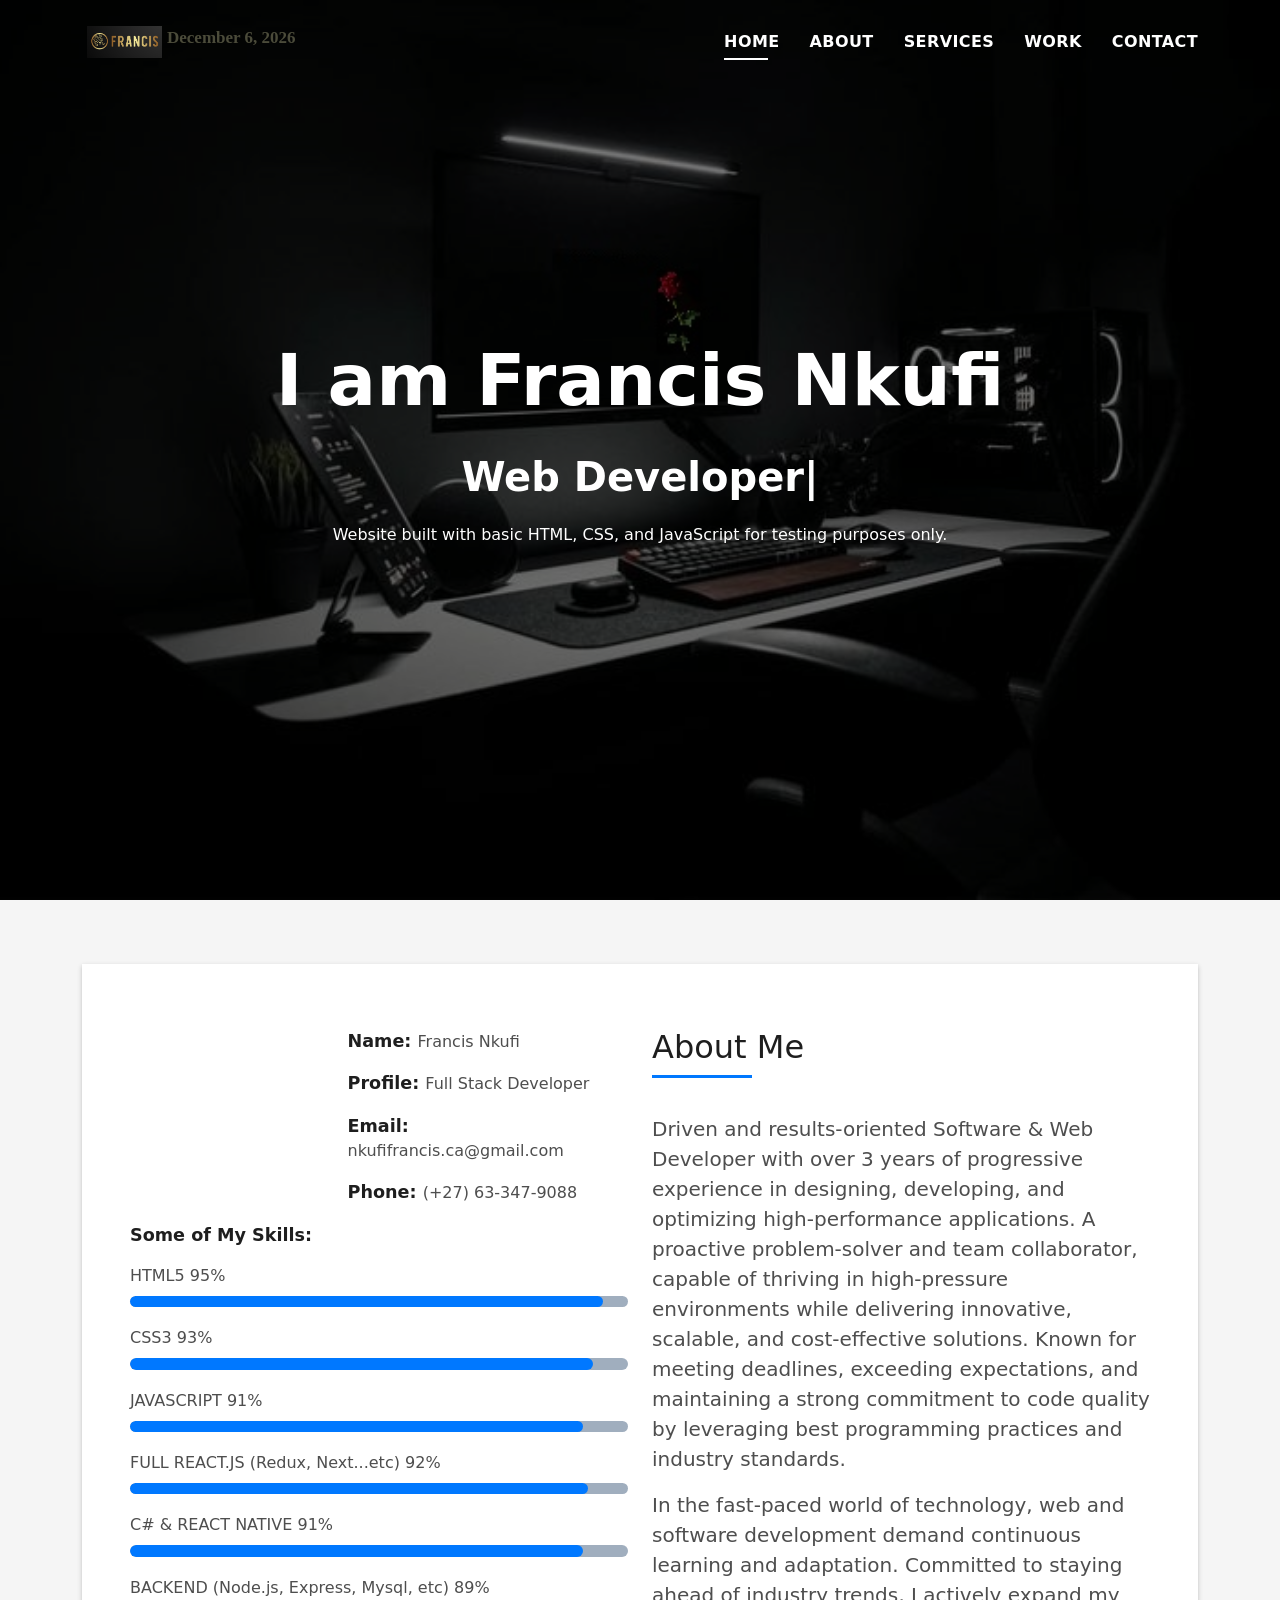
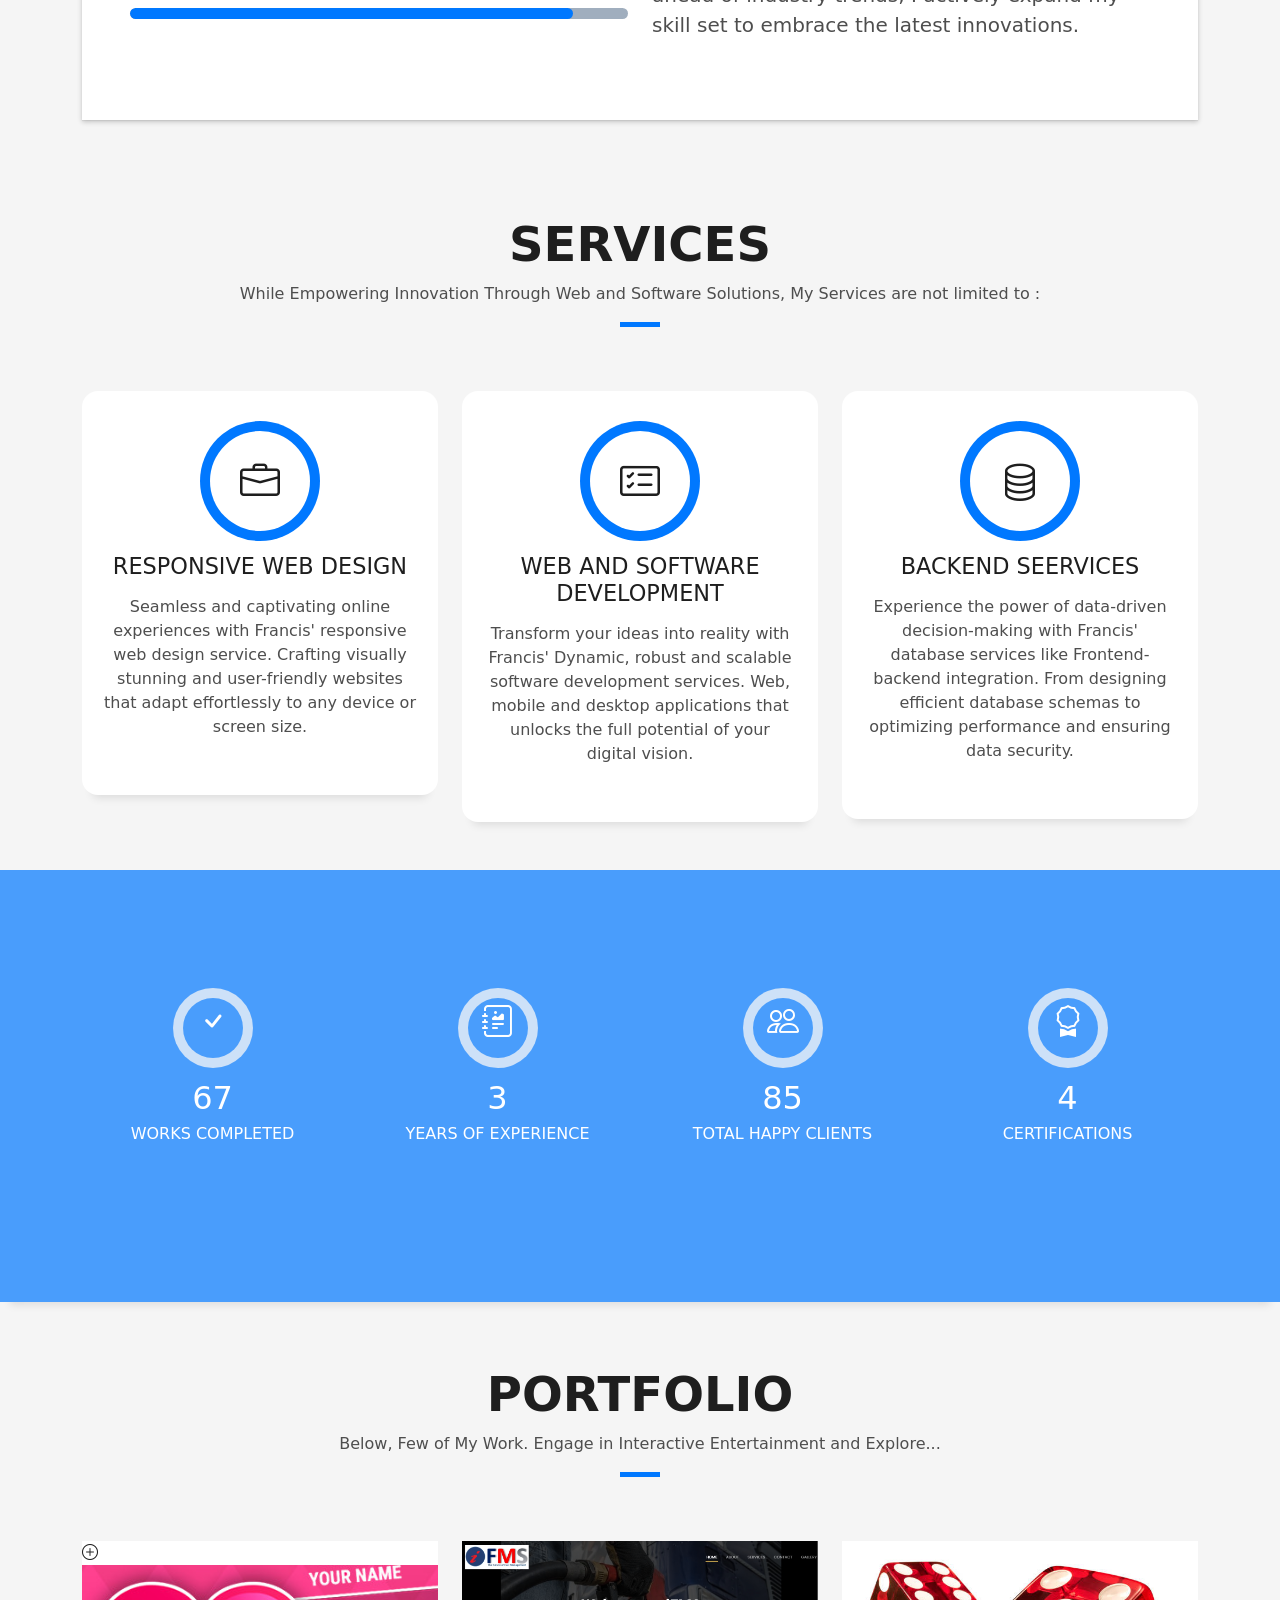
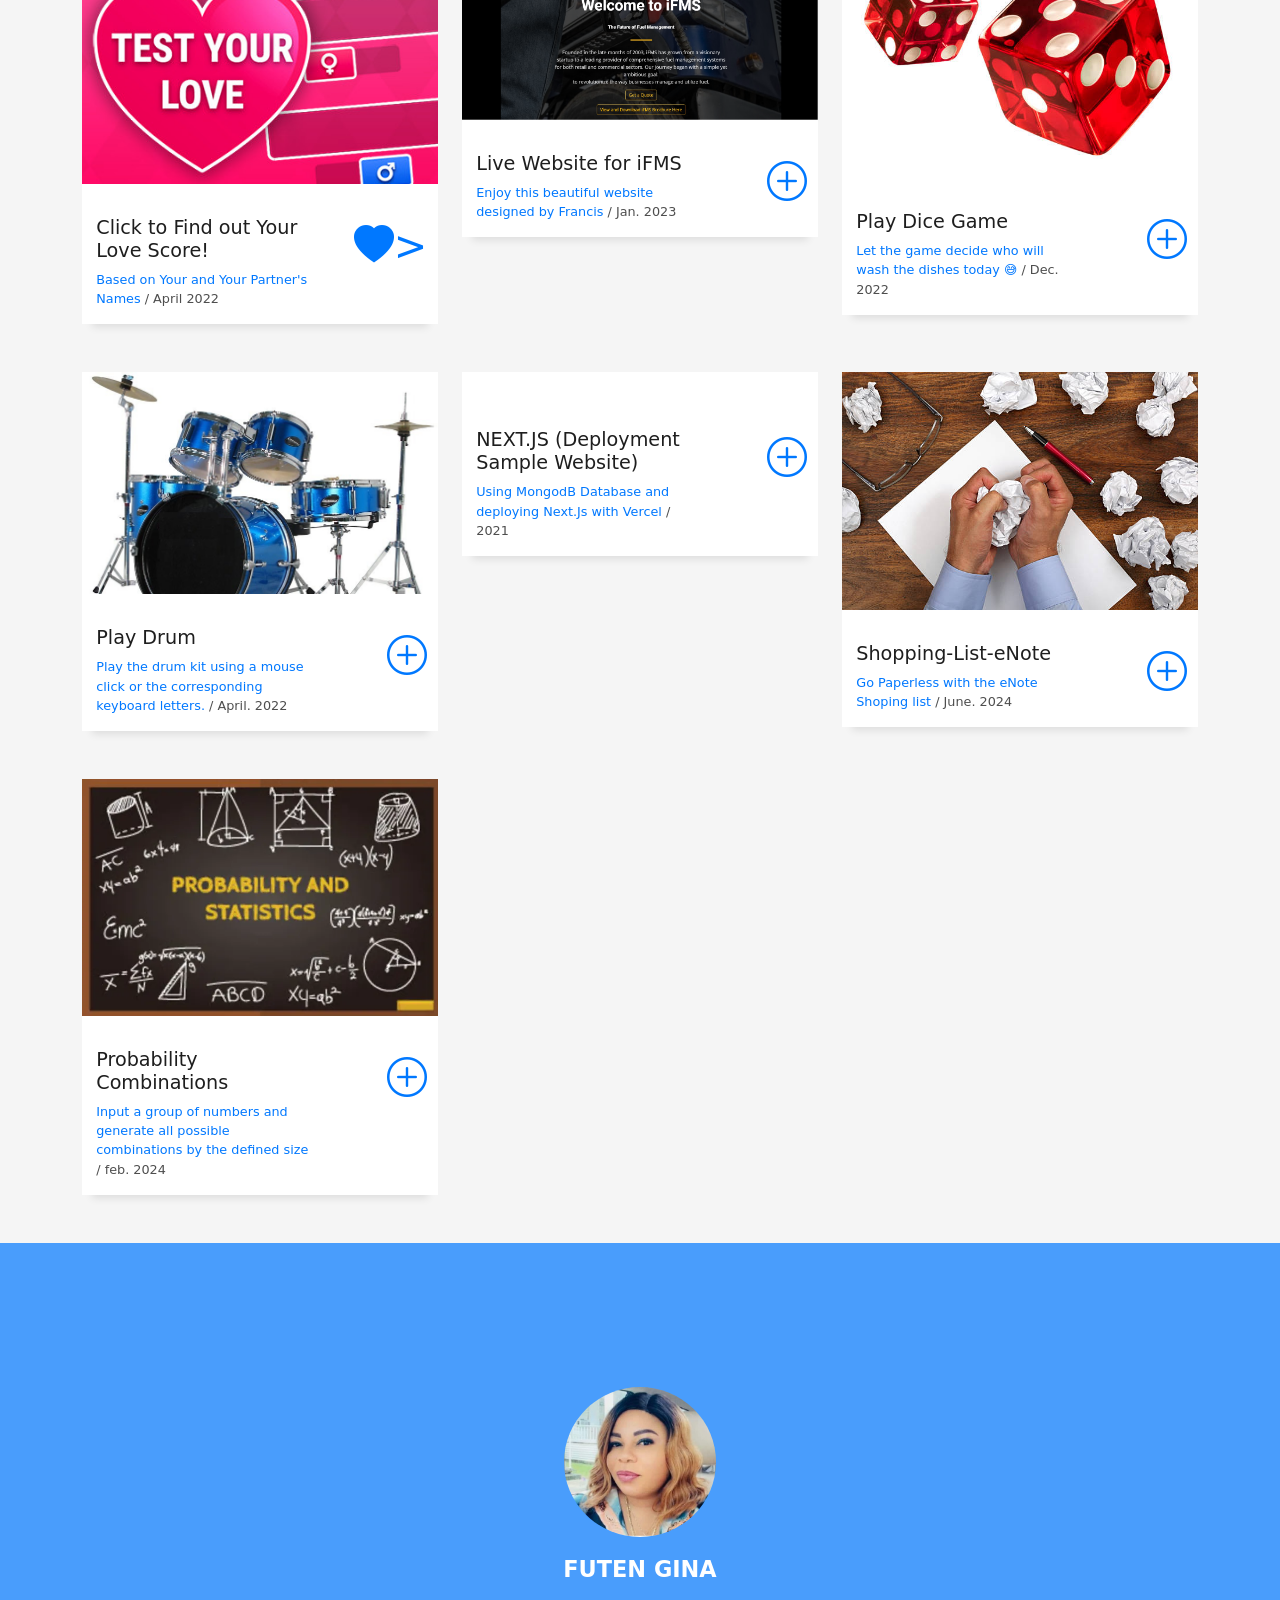
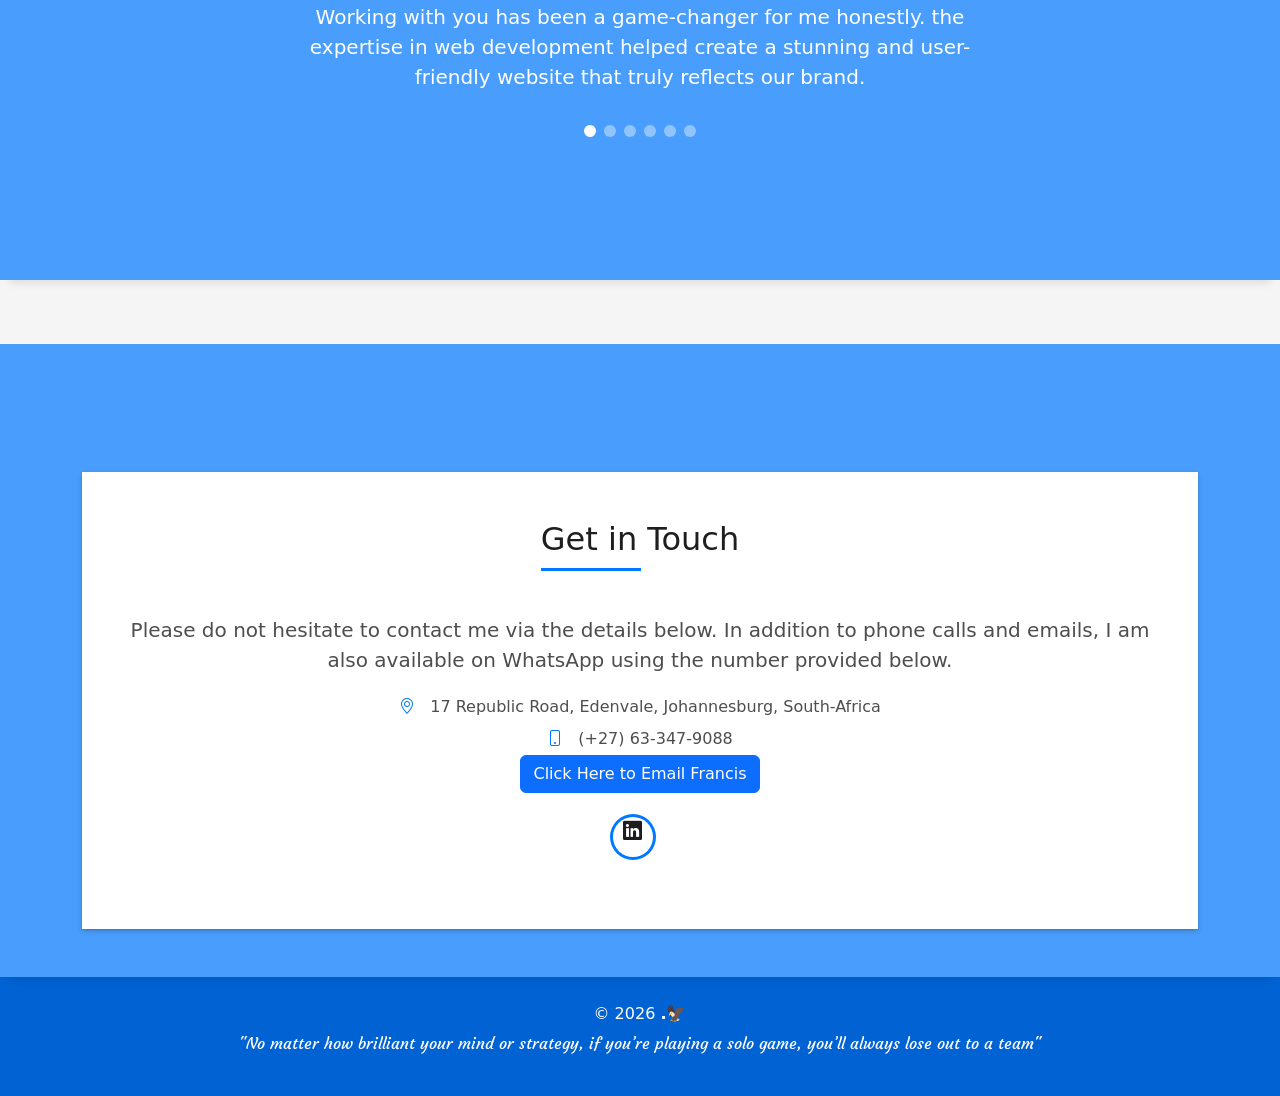
==== commit 8ba72958: "Update index.html" ====
--- a/index.html
+++ b/index.html
@@ -90,7 +90,7 @@
                       <div class="about-info">
                         <p><span class="title-s">Name: </span> <span>Francis Nkufi</span></p>
                         <p><span class="title-s">Profile: </span> <span>Full Stack Developer</span></p>
-                        <p><span class="title-s">Email: </span> <span>nkufifrancis@gmail.com</span></p>
+                        <p><span class="title-s">Email: </span> <span>nkufifrancis.ca@gmail.com</span></p>
                         <p><span class="title-s">Phone: </span> <span>(+27) 63-347-9088 </span></p>
                       </div>
                     </div>
@@ -131,14 +131,14 @@
                       </h5>
                     </div>
                     <p class="lead">
-        Motivated software, web developer with just over 3 years of progressive experience. 
-        An energetic self-starter and team builder with the ability to navigate high stress situations, 
-        achieve goals on time and under budget, also meet job demands and deadlines through diligent work ethic, 
-        dedication to quality while using best programming practices.
+        Driven and results-oriented Software & Web Developer with over 3 years of progressive experience in designing, developing, 
+        and optimizing high-performance applications. A proactive problem-solver and team collaborator, 
+        capable of thriving in high-pressure environments while delivering innovative, scalable, and cost-effective solutions. 
+        Known for meeting deadlines, exceeding expectations, and maintaining a strong commitment to code quality by leveraging best programming practices and industry standards.
                     </p>
                     <p class="lead">
-       In the rapidly evolving landscape of technology, web and software development is inherently intertwined with continuous learning. 
-       Keep a close eye on the skills section, as it is destined to expand exponentially.
+      In the fast-paced world of technology, web and software development demand continuous learning and adaptation. 
+      Committed to staying ahead of industry trends, I actively expand my skill set to embrace the latest innovations.
                     </p>
                   </div>
                 </div>
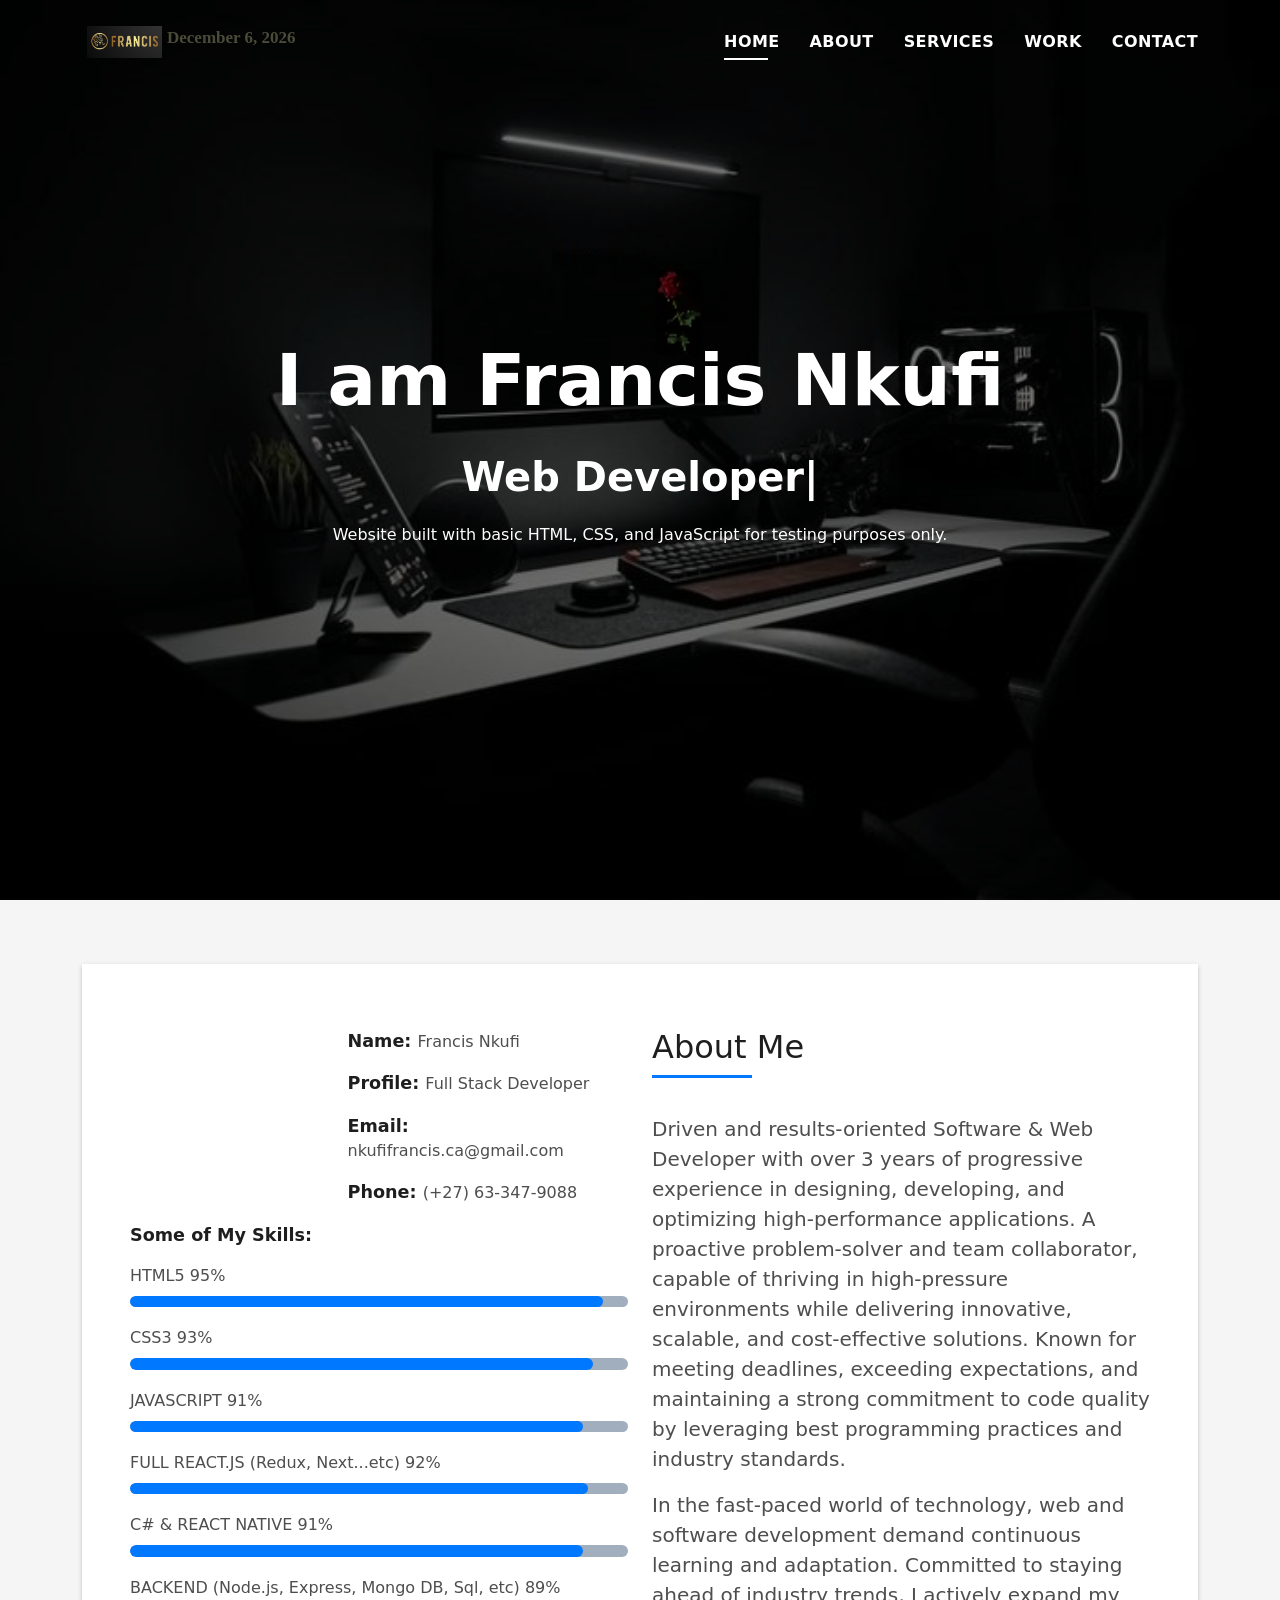
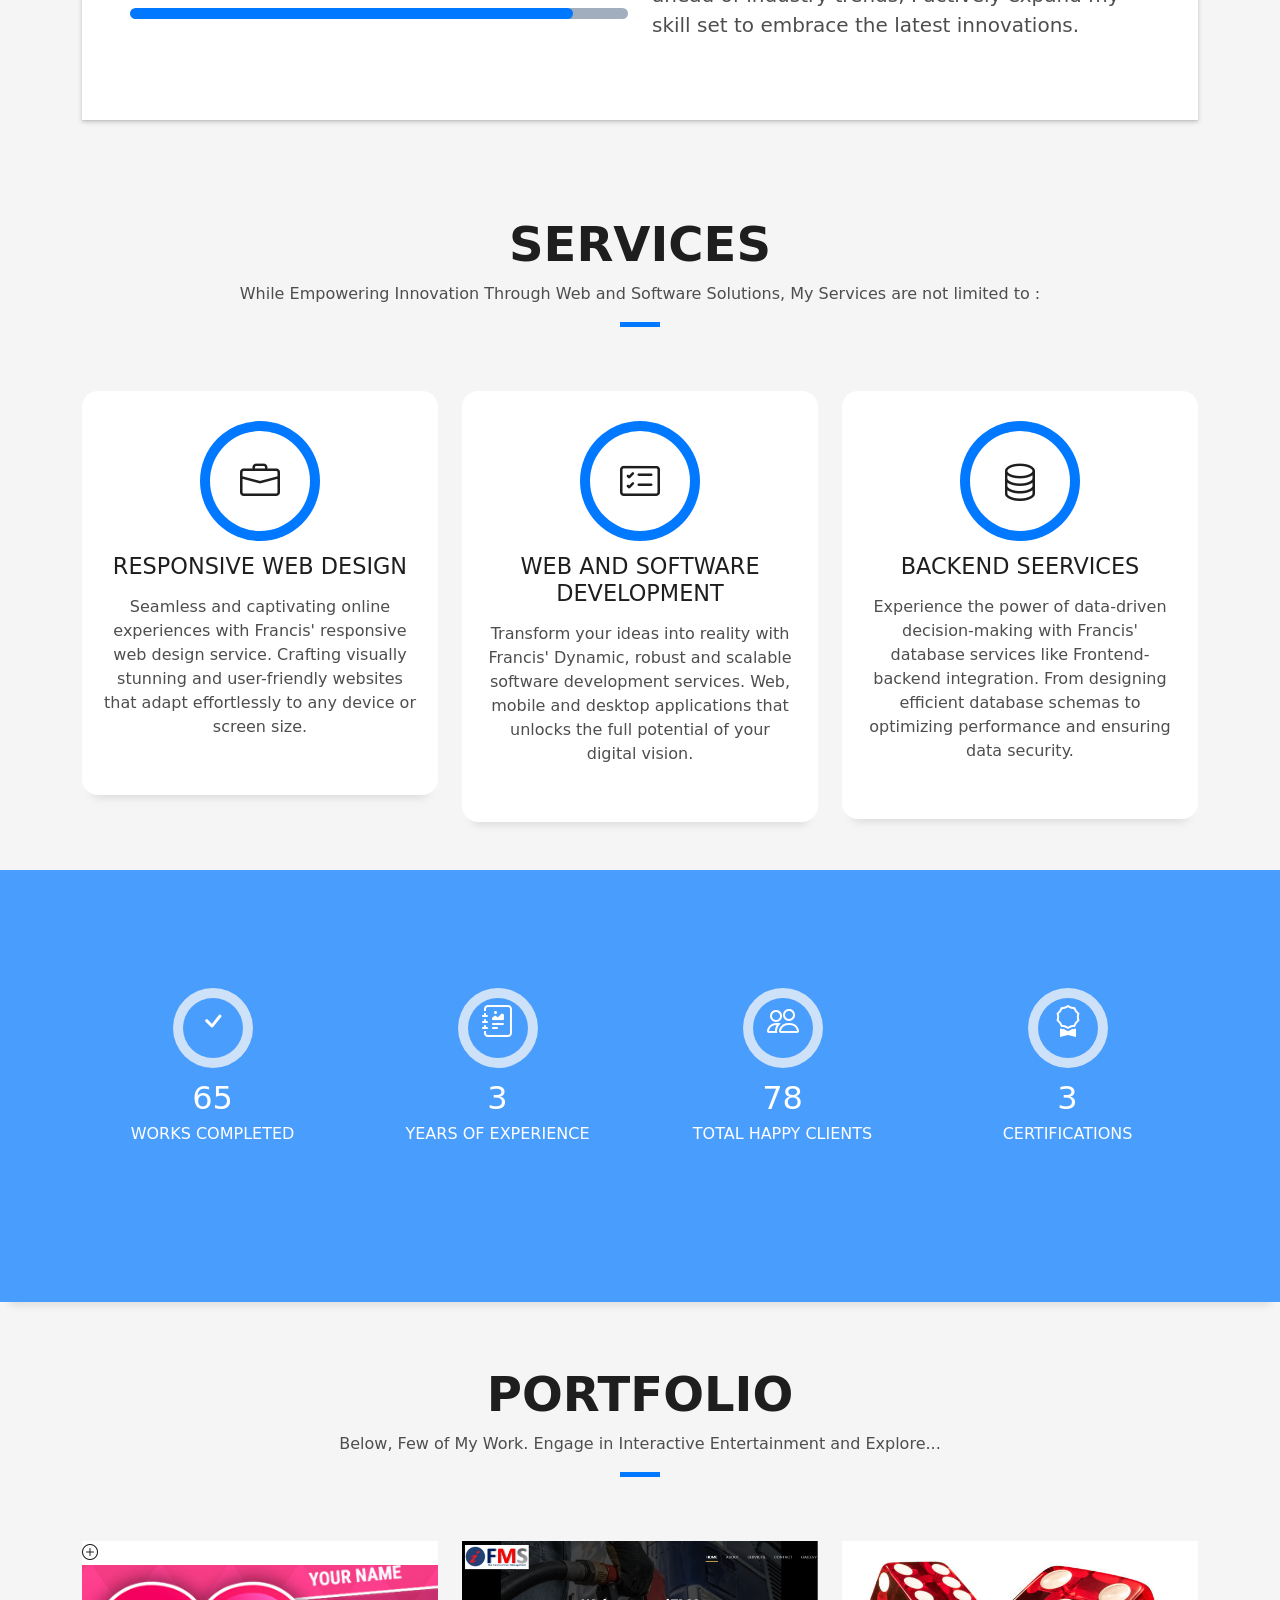
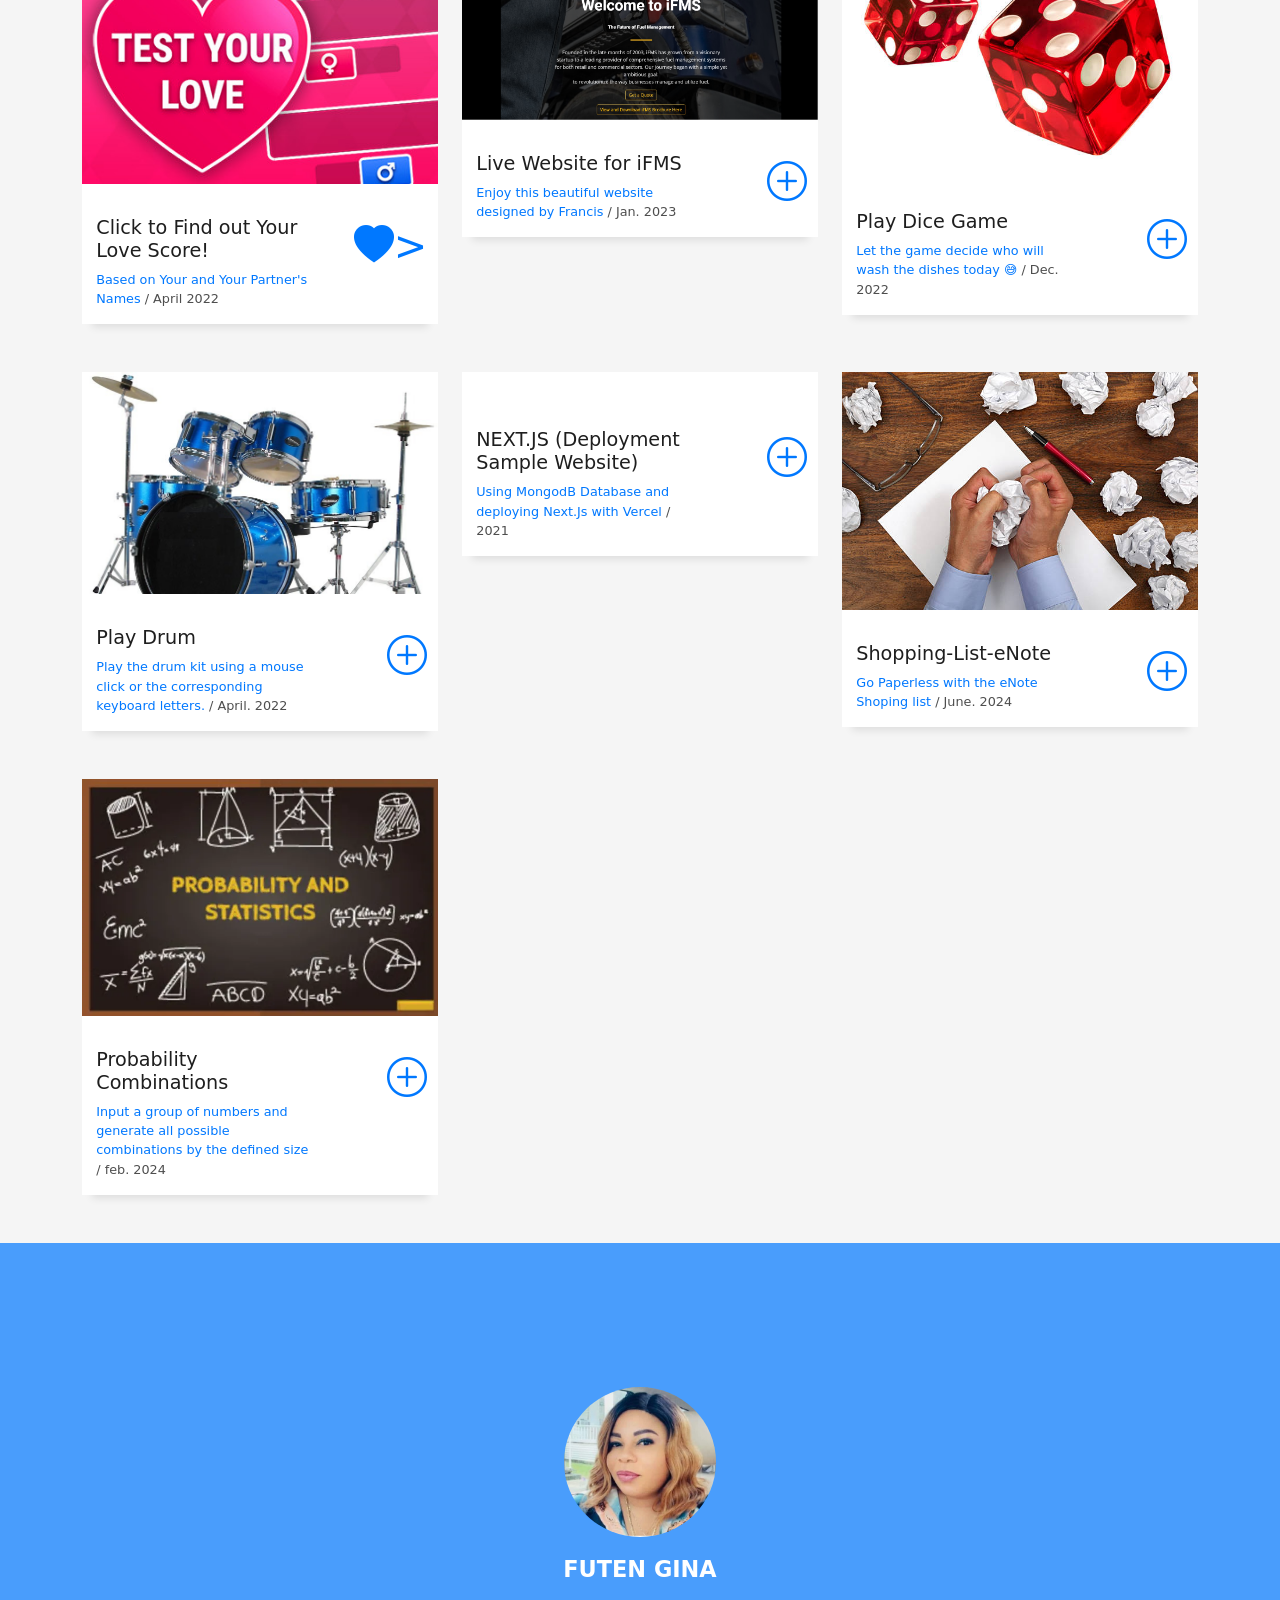
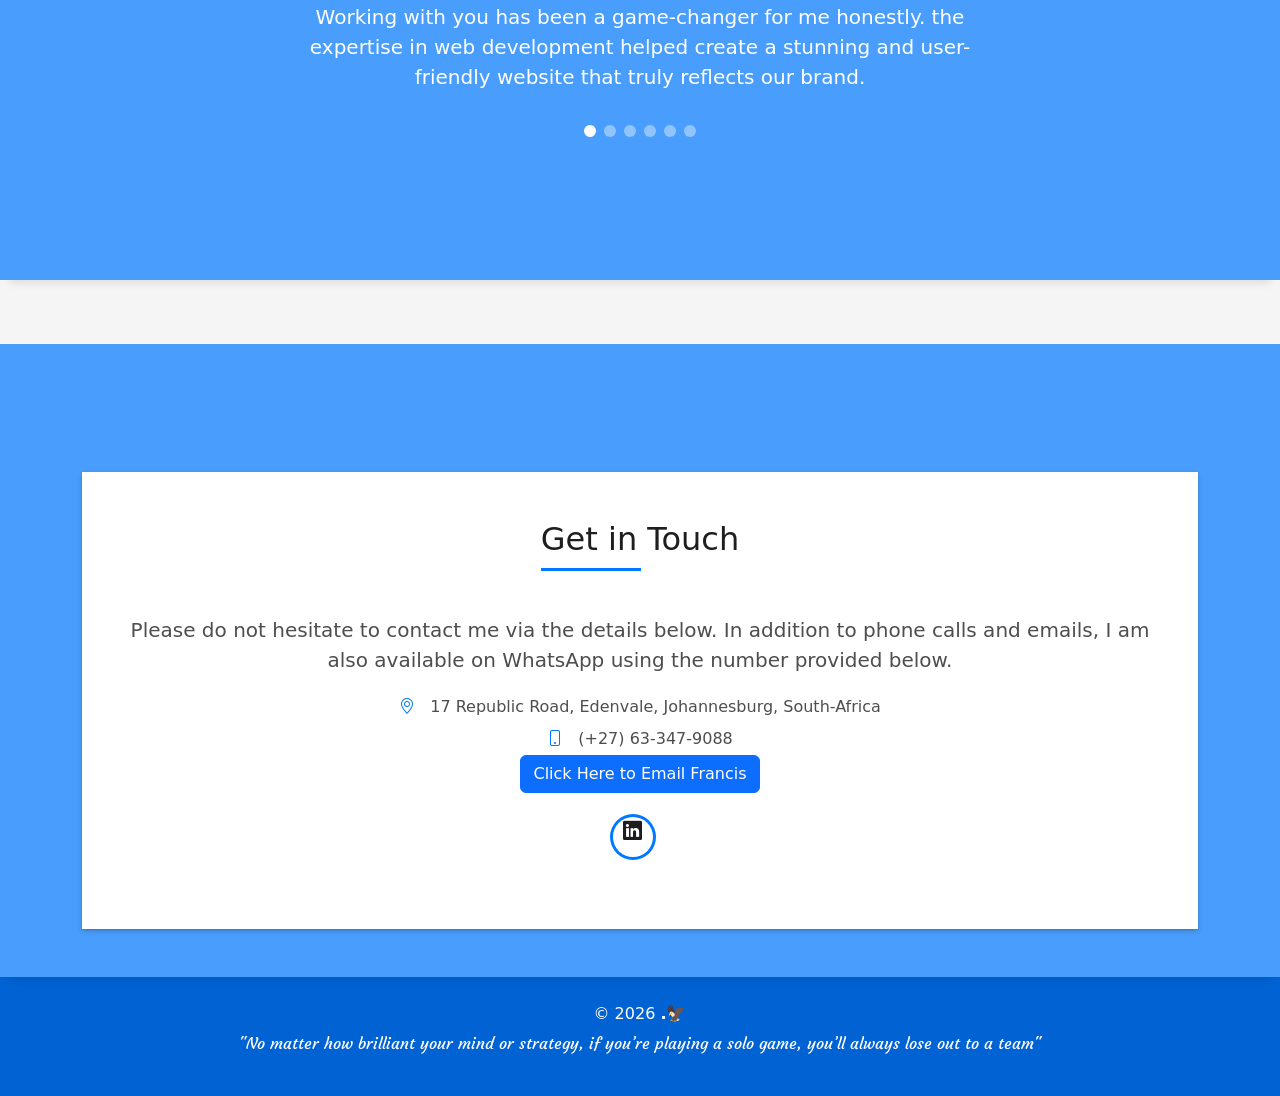
==== commit c95977bf: "Update index.html" ====
--- a/index.html
+++ b/index.html
@@ -117,7 +117,7 @@
                     <div class="progress">
                       <div class="progress-bar" role="progressbar" style="width: 91%" aria-valuenow="91" aria-valuemin="0" aria-valuemax="100"></div>
                     </div>
-                    <span>BACKEND (Node.js, Express, Mysql, etc)</span> <span class="pull-right">89%</span>
+                    <span>BACKEND (Node.js, Express, Mongo DB, Sql, etc)</span> <span class="pull-right">89%</span>
                     <div class="progress">
                       <div class="progress-bar" role="progressbar" style="width: 89%" aria-valuenow="89" aria-valuemin="0" aria-valuemax="100"></div>
                     </div>
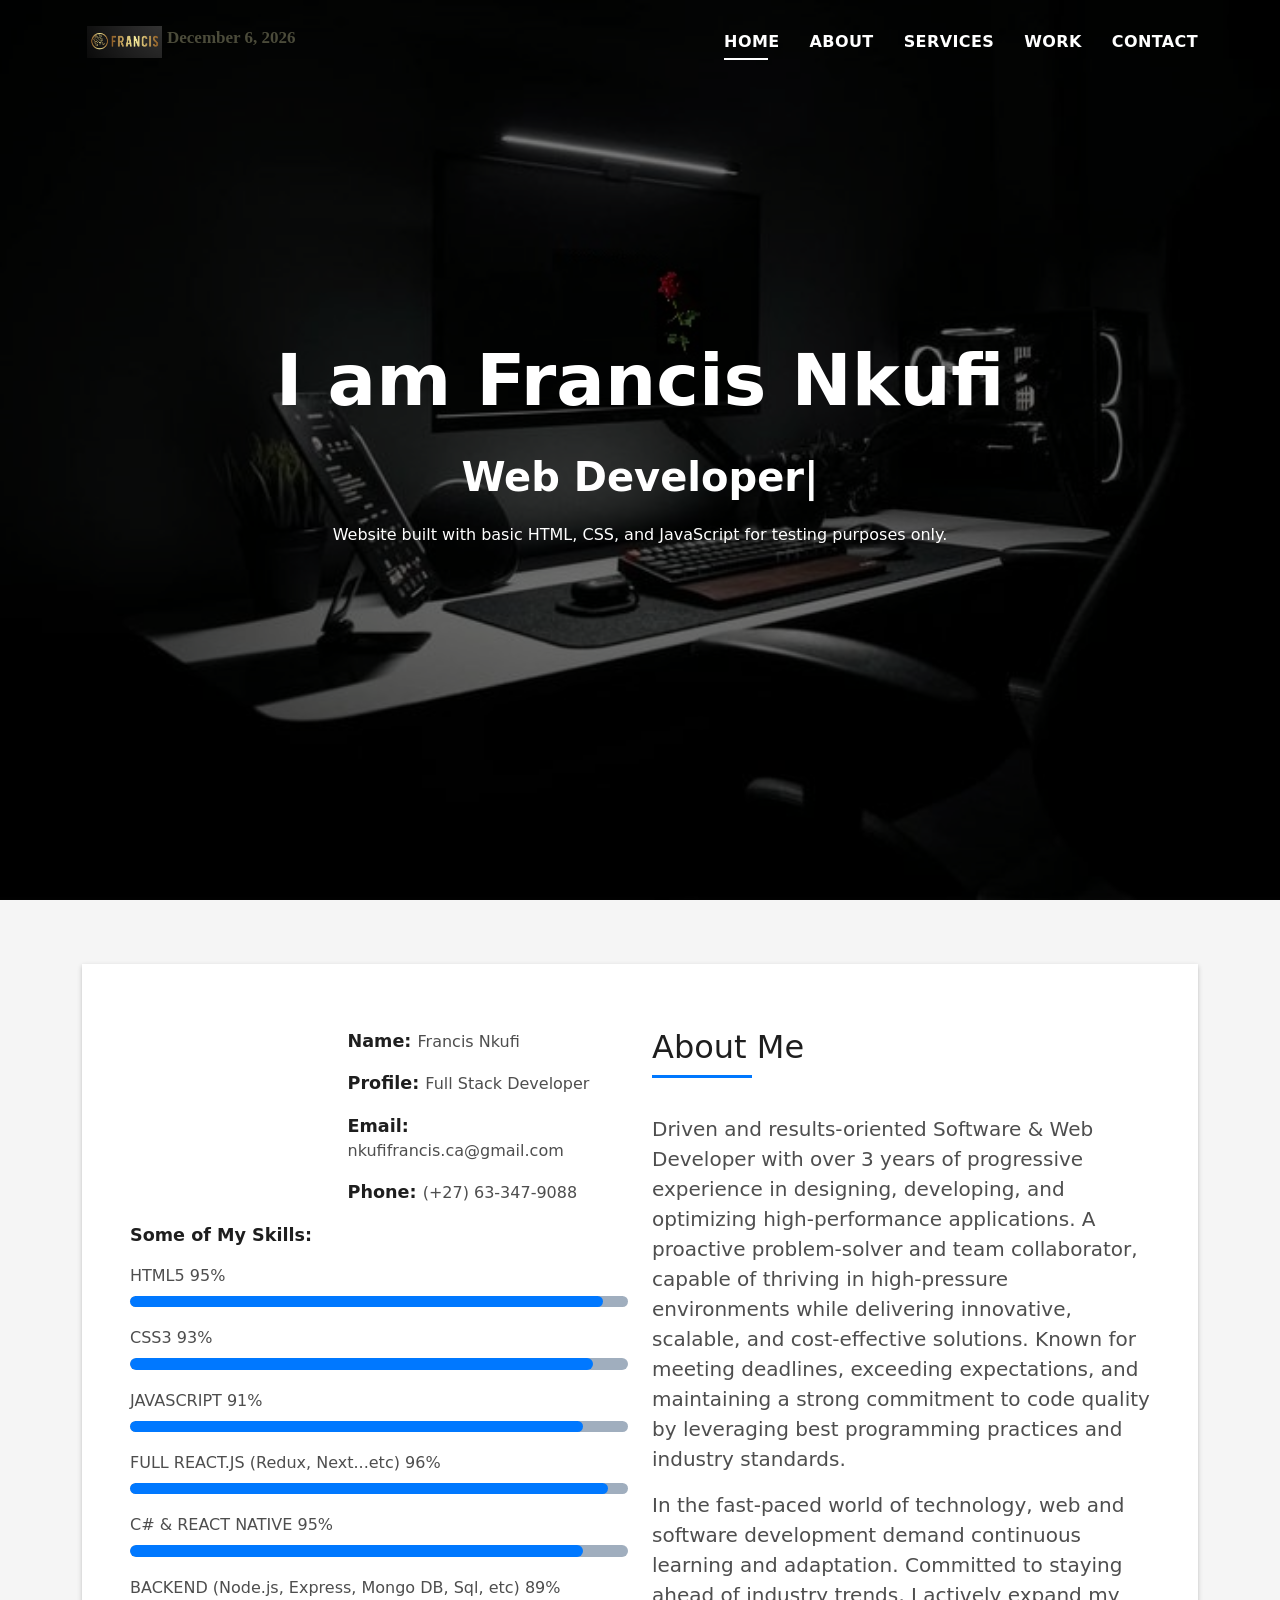
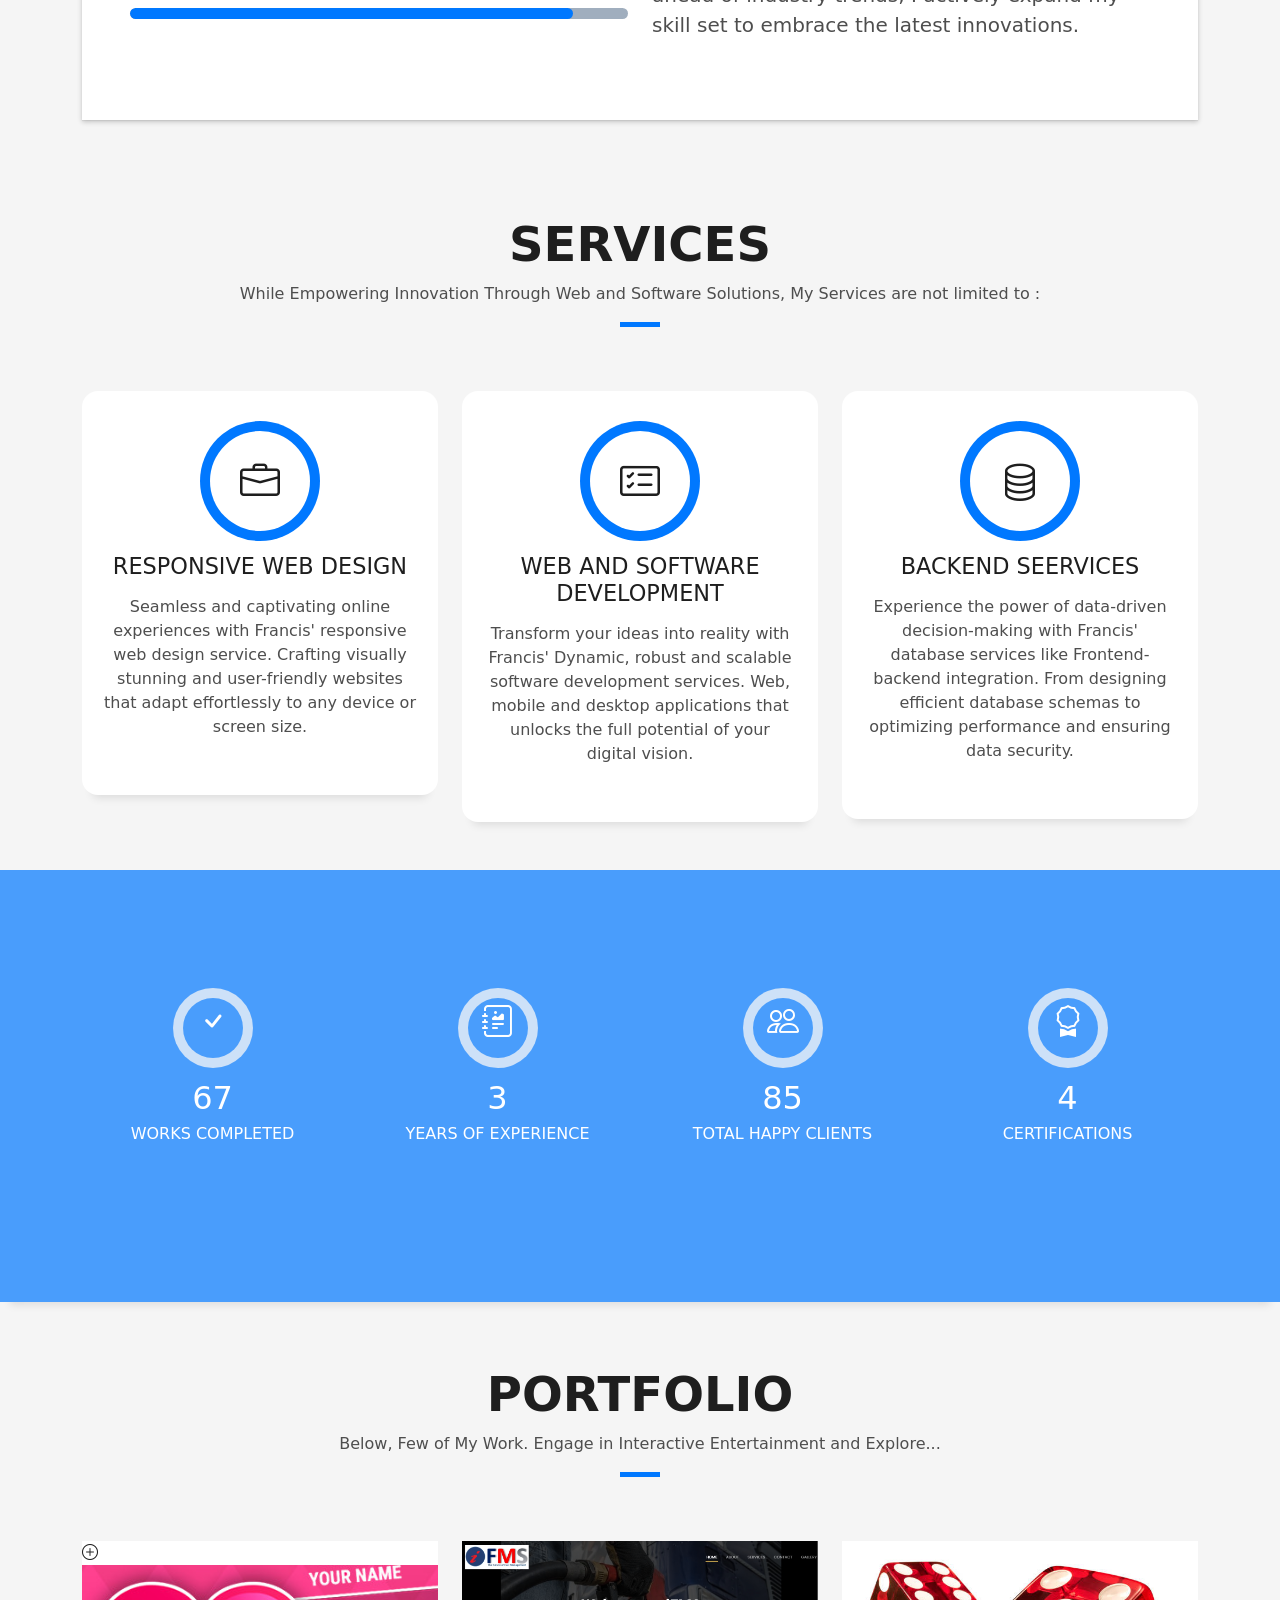
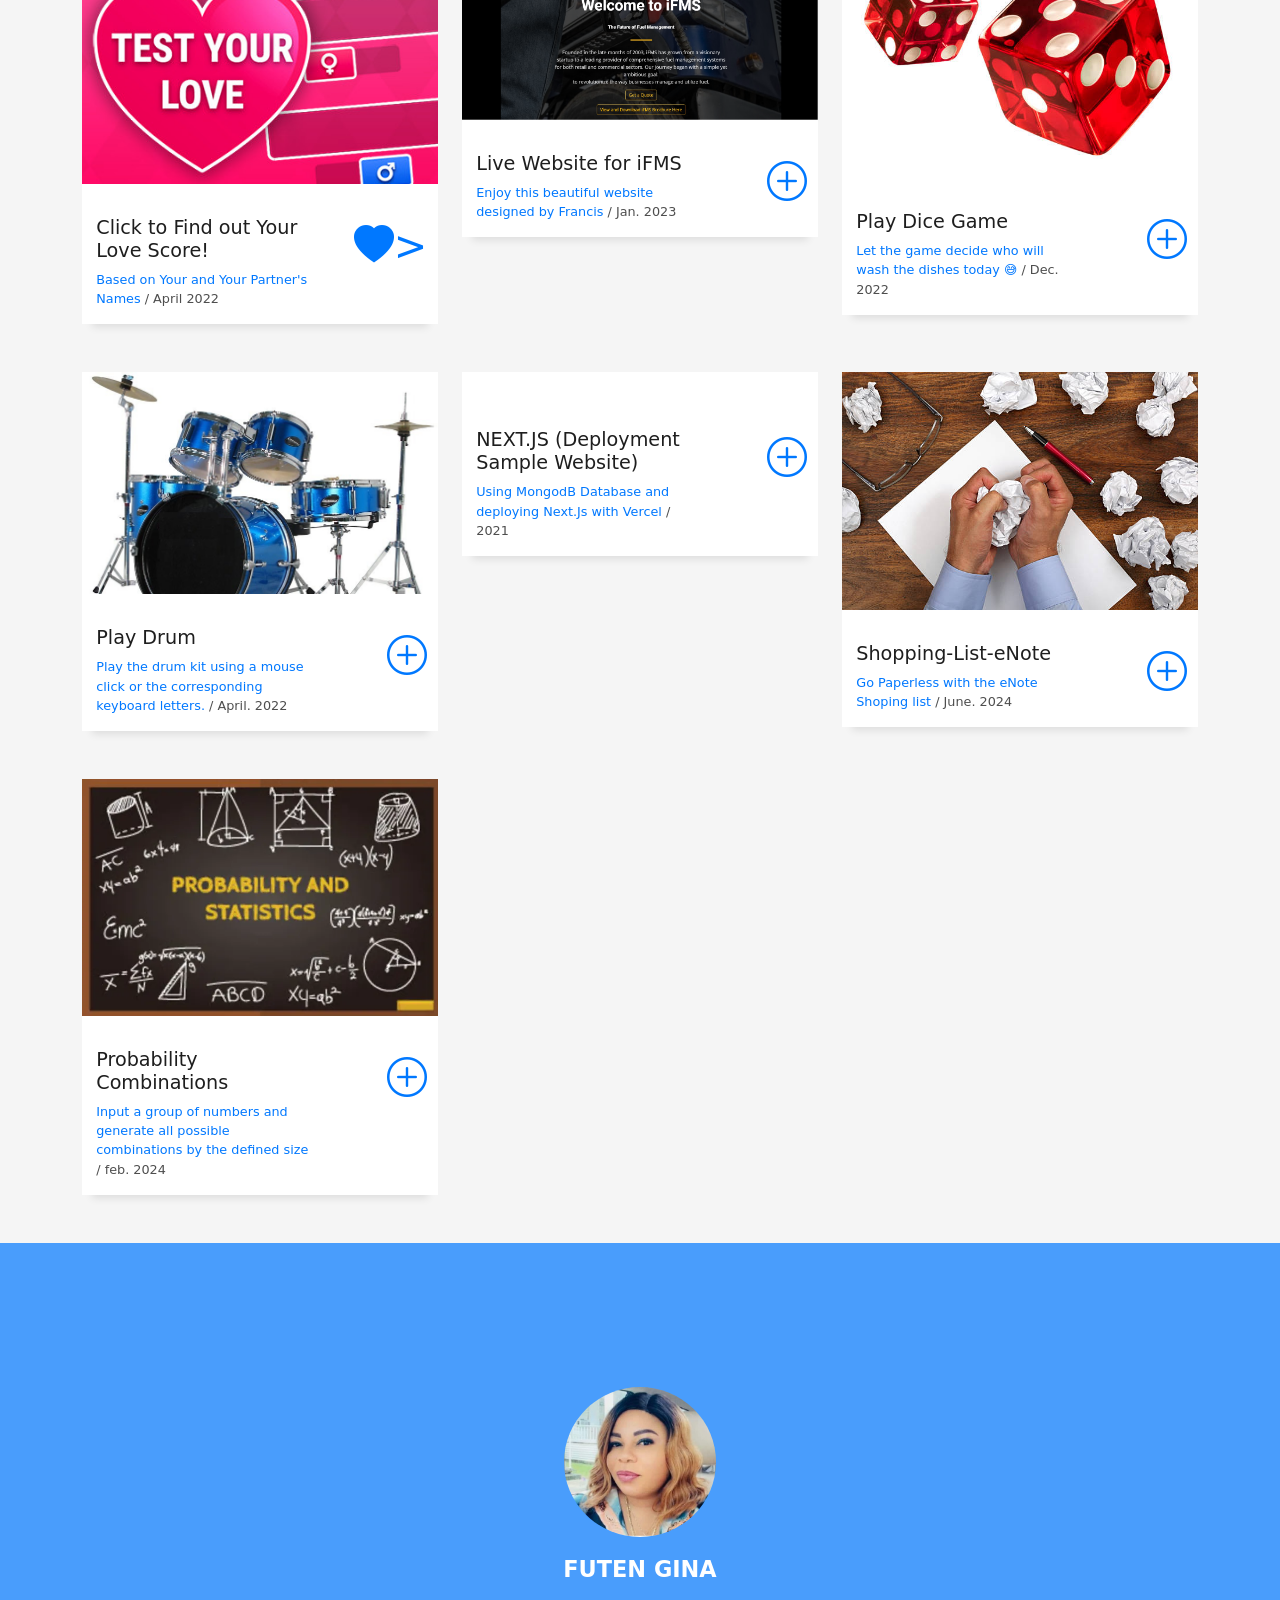
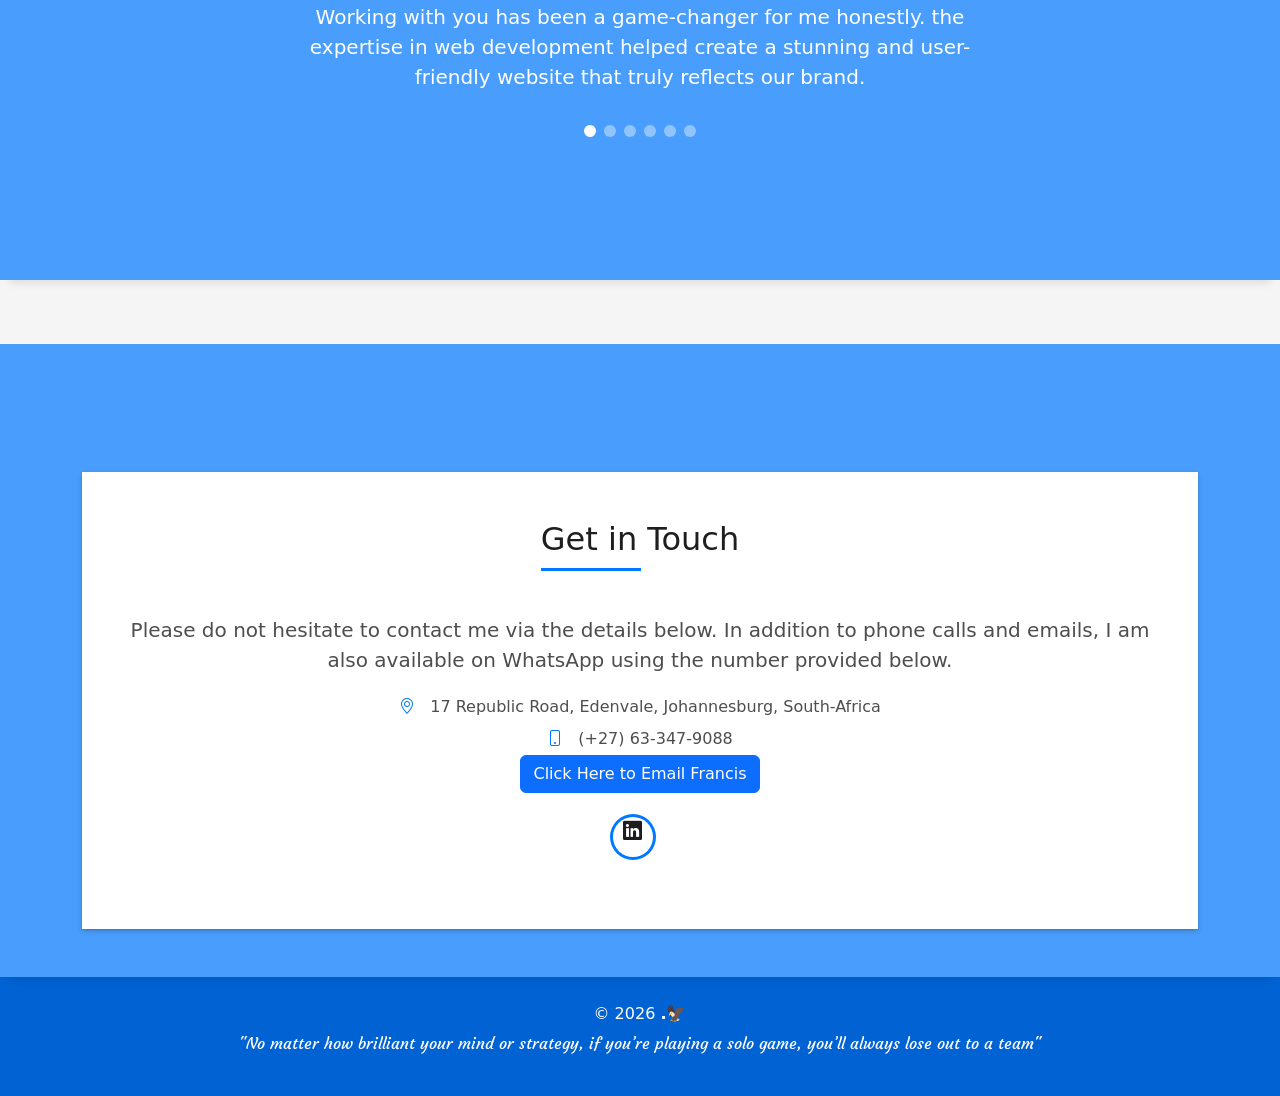
==== commit 0be81140: "Update index.html" ====
--- a/index.html
+++ b/index.html
@@ -109,13 +109,13 @@
                     <div class="progress">
                       <div class="progress-bar" role="progressbar" style="width: 91%" aria-valuenow="91" aria-valuemin="0" aria-valuemax="100"></div>
                     </div>
-                    <span>FULL REACT.JS (Redux, Next...etc)</span> <span class="pull-right">92%</span>
+                    <span>FULL REACT.JS (Redux, Next...etc)</span> <span class="pull-right">96%</span>
                     <div class="progress">
-                      <div class="progress-bar" role="progressbar" style="width: 92%" aria-valuenow="92" aria-valuemin="0" aria-valuemax="100"></div>
-                    </div>
-                    <span>C# & REACT NATIVE</span> <span class="pull-right">91%</span>
+                      <div class="progress-bar" role="progressbar" style="width: 96%" aria-valuenow="92" aria-valuemin="0" aria-valuemax="100"></div>
+                    </div>
+                    <span>C# & REACT NATIVE</span> <span class="pull-right">95%</span>
                     <div class="progress">
-                      <div class="progress-bar" role="progressbar" style="width: 91%" aria-valuenow="91" aria-valuemin="0" aria-valuemax="100"></div>
+                      <div class="progress-bar" role="progressbar" style="width: 91%" aria-valuenow="95" aria-valuemin="0" aria-valuemax="100"></div>
                     </div>
                     <span>BACKEND (Node.js, Express, Mongo DB, Sql, etc)</span> <span class="pull-right">89%</span>
                     <div class="progress">
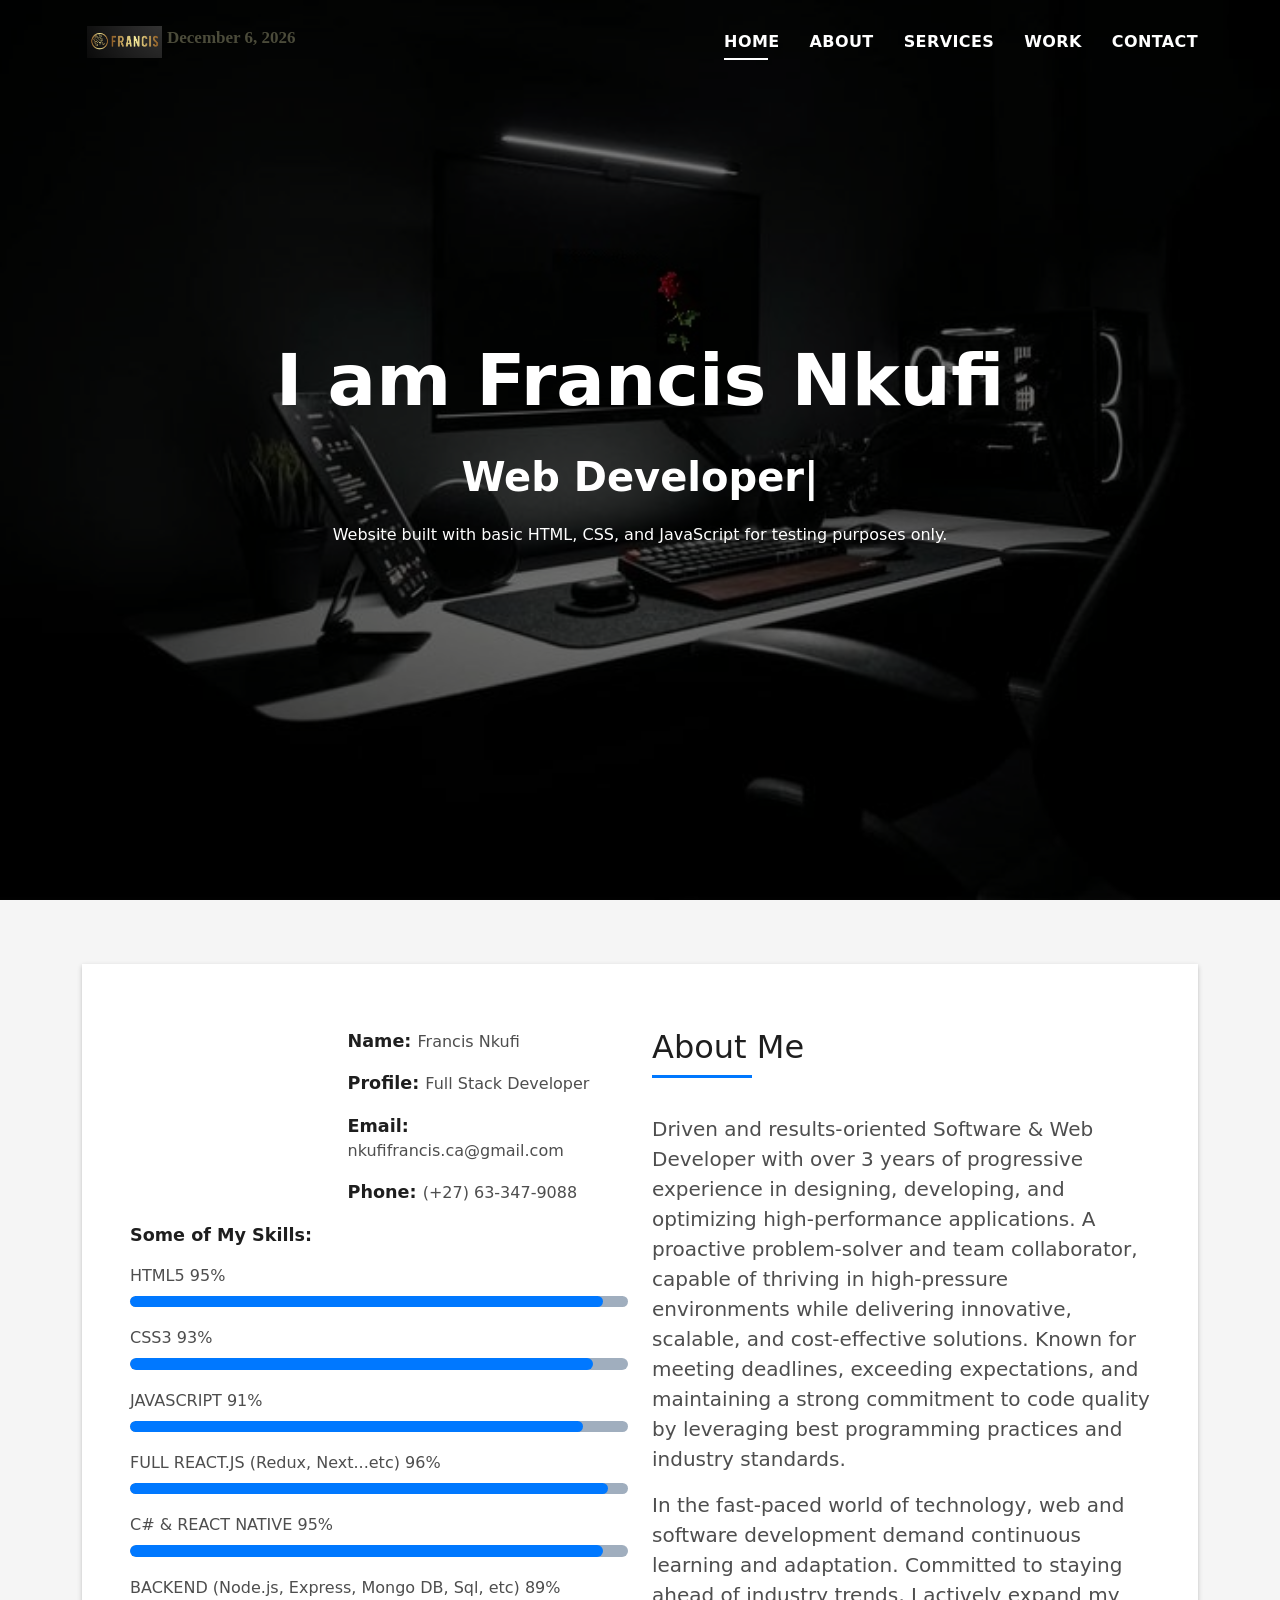
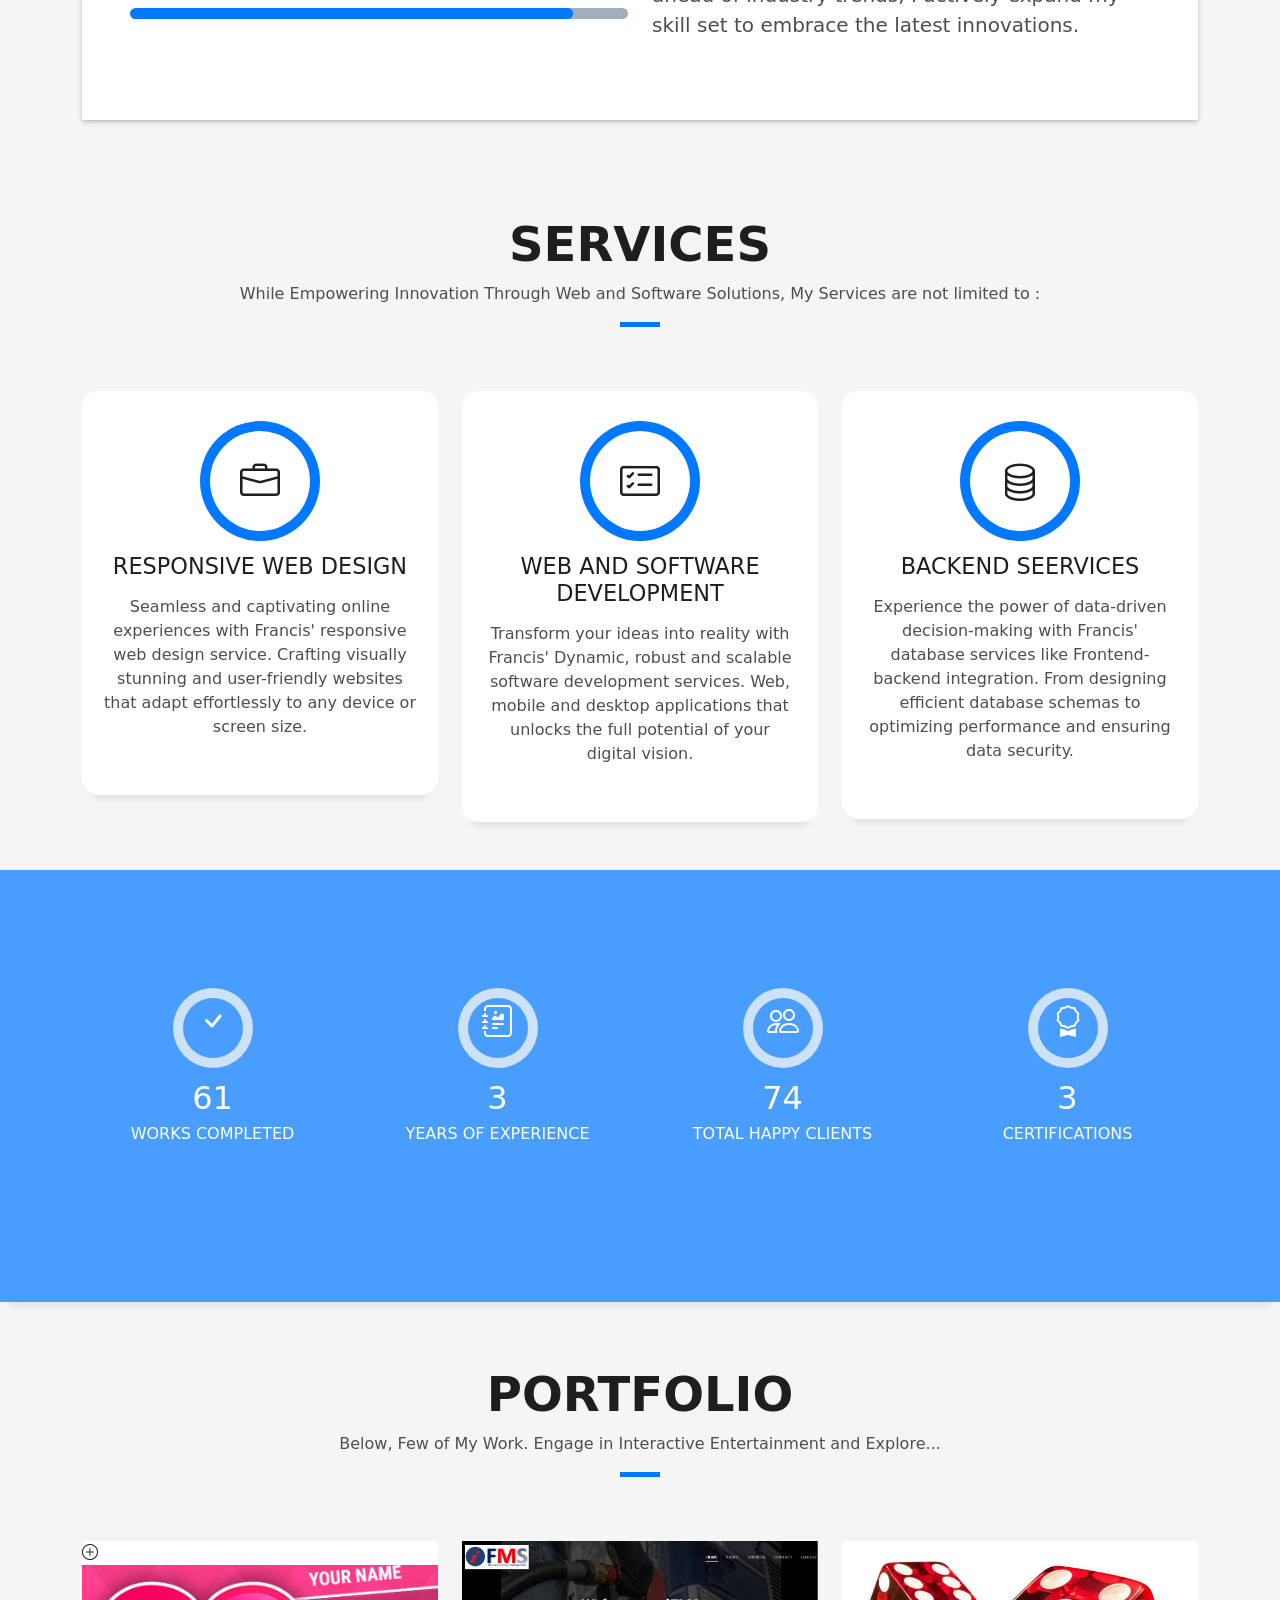
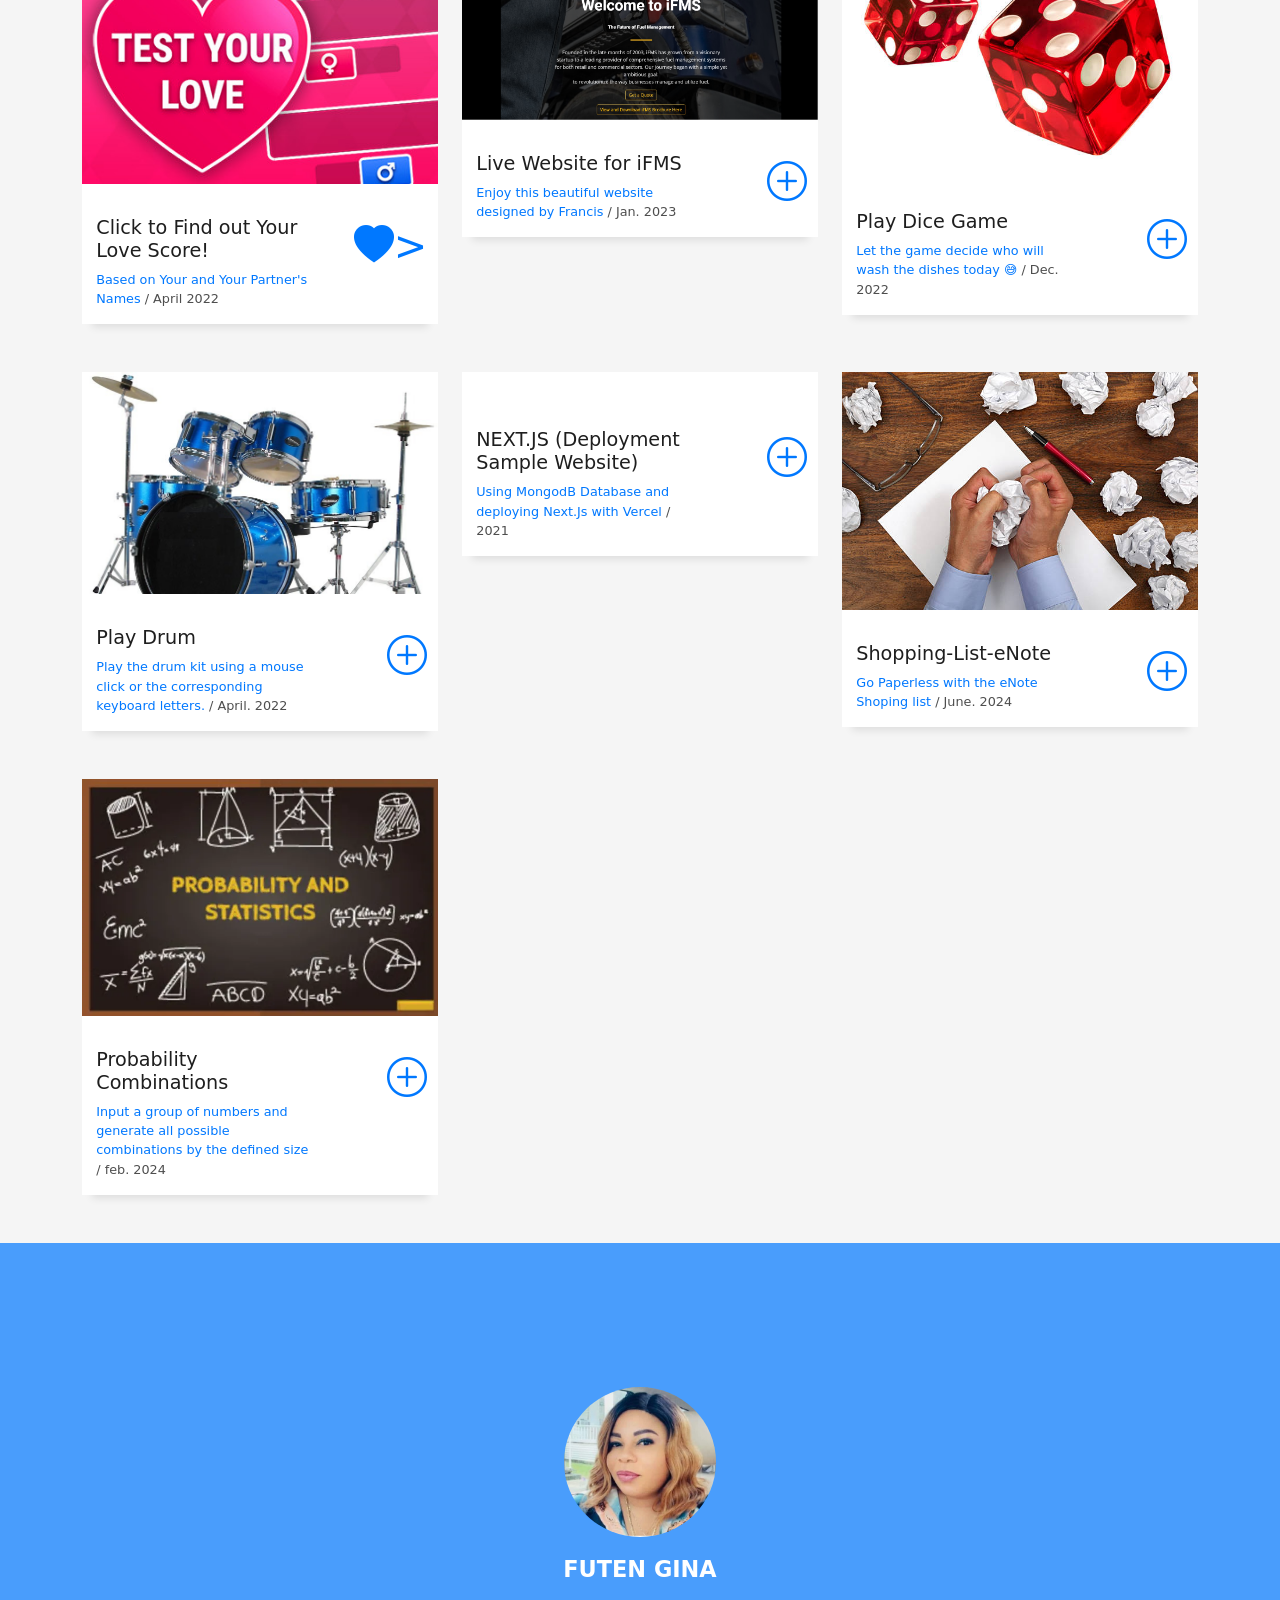
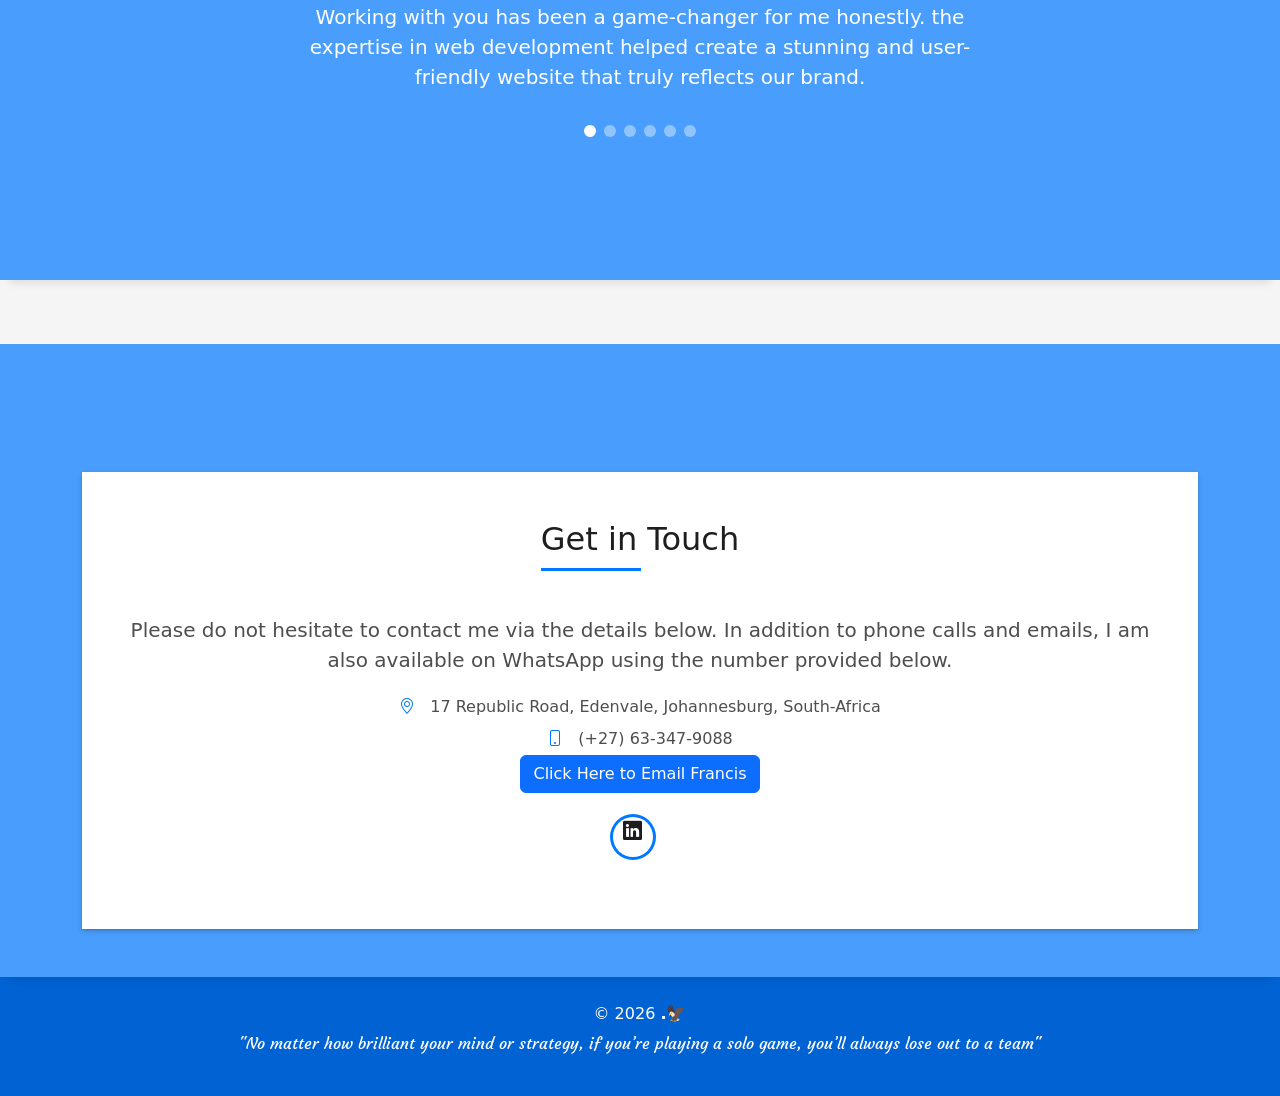
==== commit fca5c545: "Update index.html" ====
--- a/index.html
+++ b/index.html
@@ -115,7 +115,7 @@
                     </div>
                     <span>C# & REACT NATIVE</span> <span class="pull-right">95%</span>
                     <div class="progress">
-                      <div class="progress-bar" role="progressbar" style="width: 91%" aria-valuenow="95" aria-valuemin="0" aria-valuemax="100"></div>
+                      <div class="progress-bar" role="progressbar" style="width: 95%" aria-valuenow="95" aria-valuemin="0" aria-valuemax="100"></div>
                     </div>
                     <span>BACKEND (Node.js, Express, Mongo DB, Sql, etc)</span> <span class="pull-right">89%</span>
                     <div class="progress">
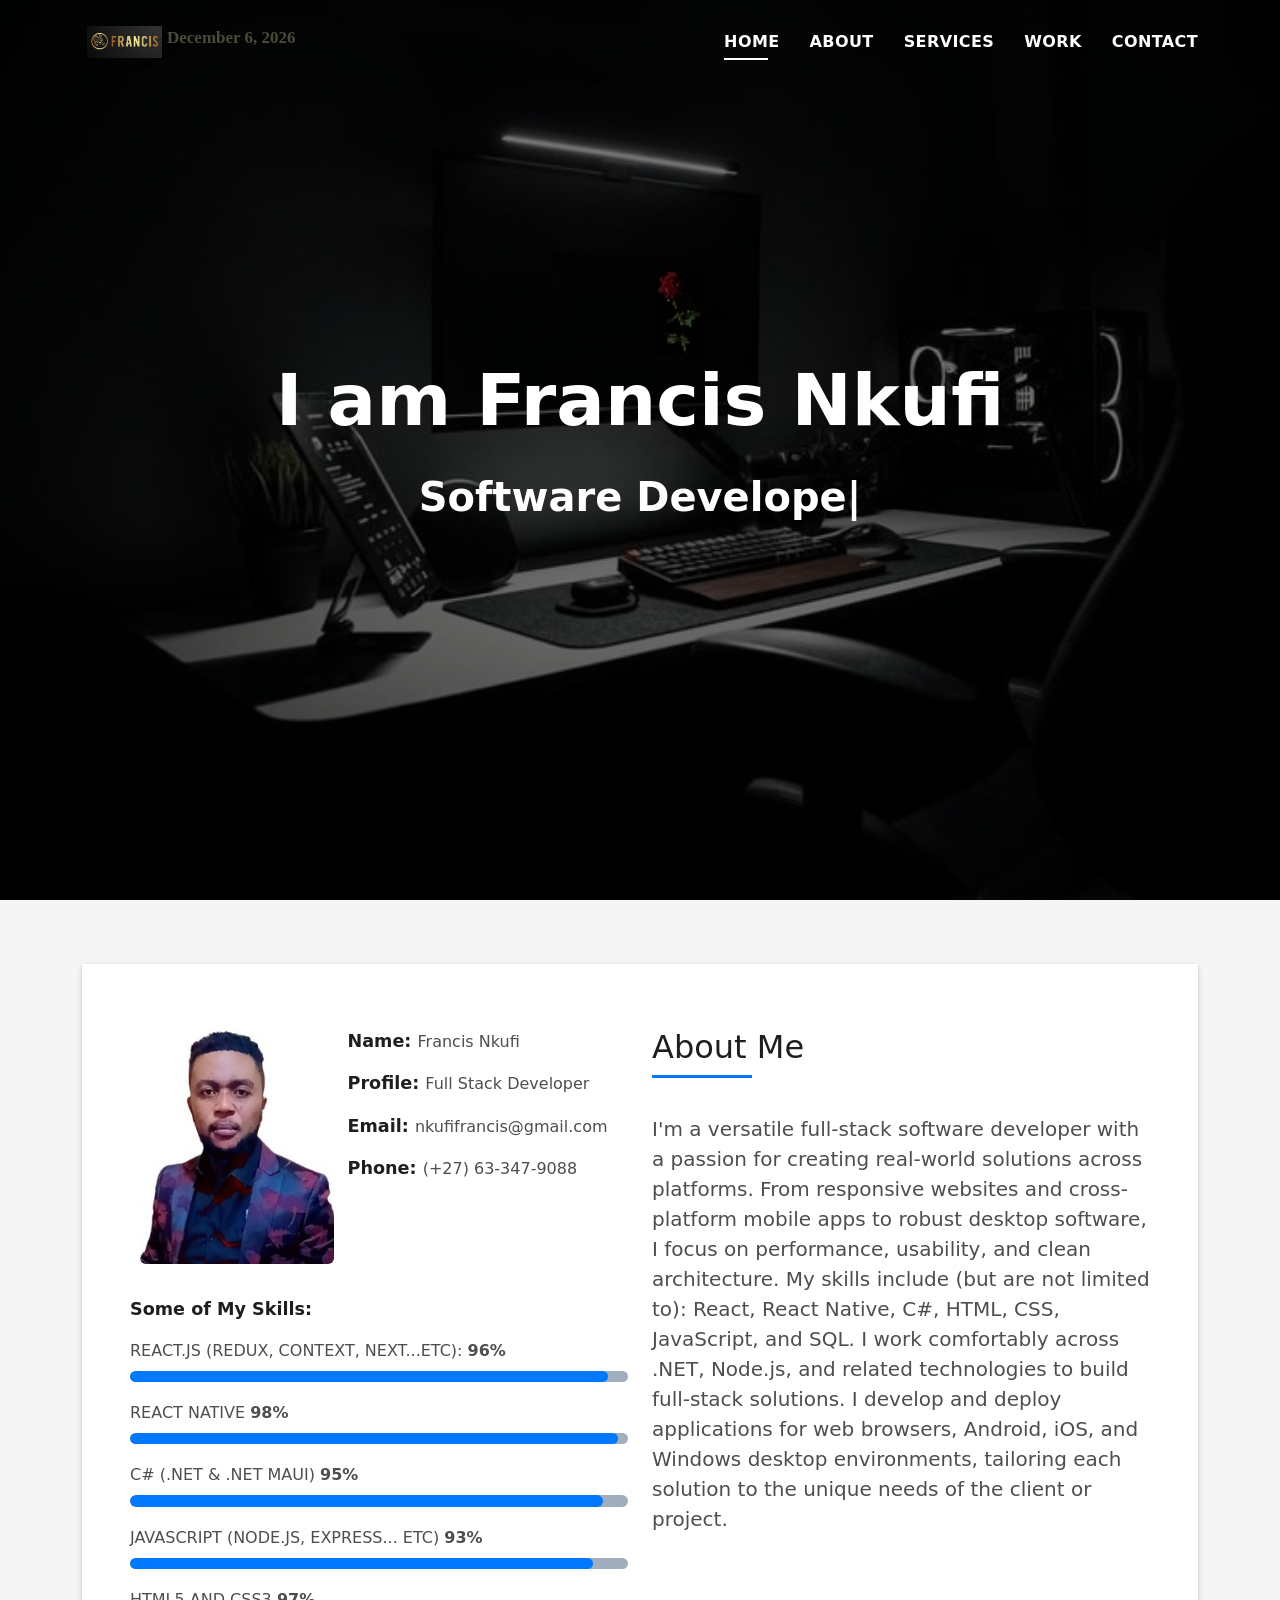
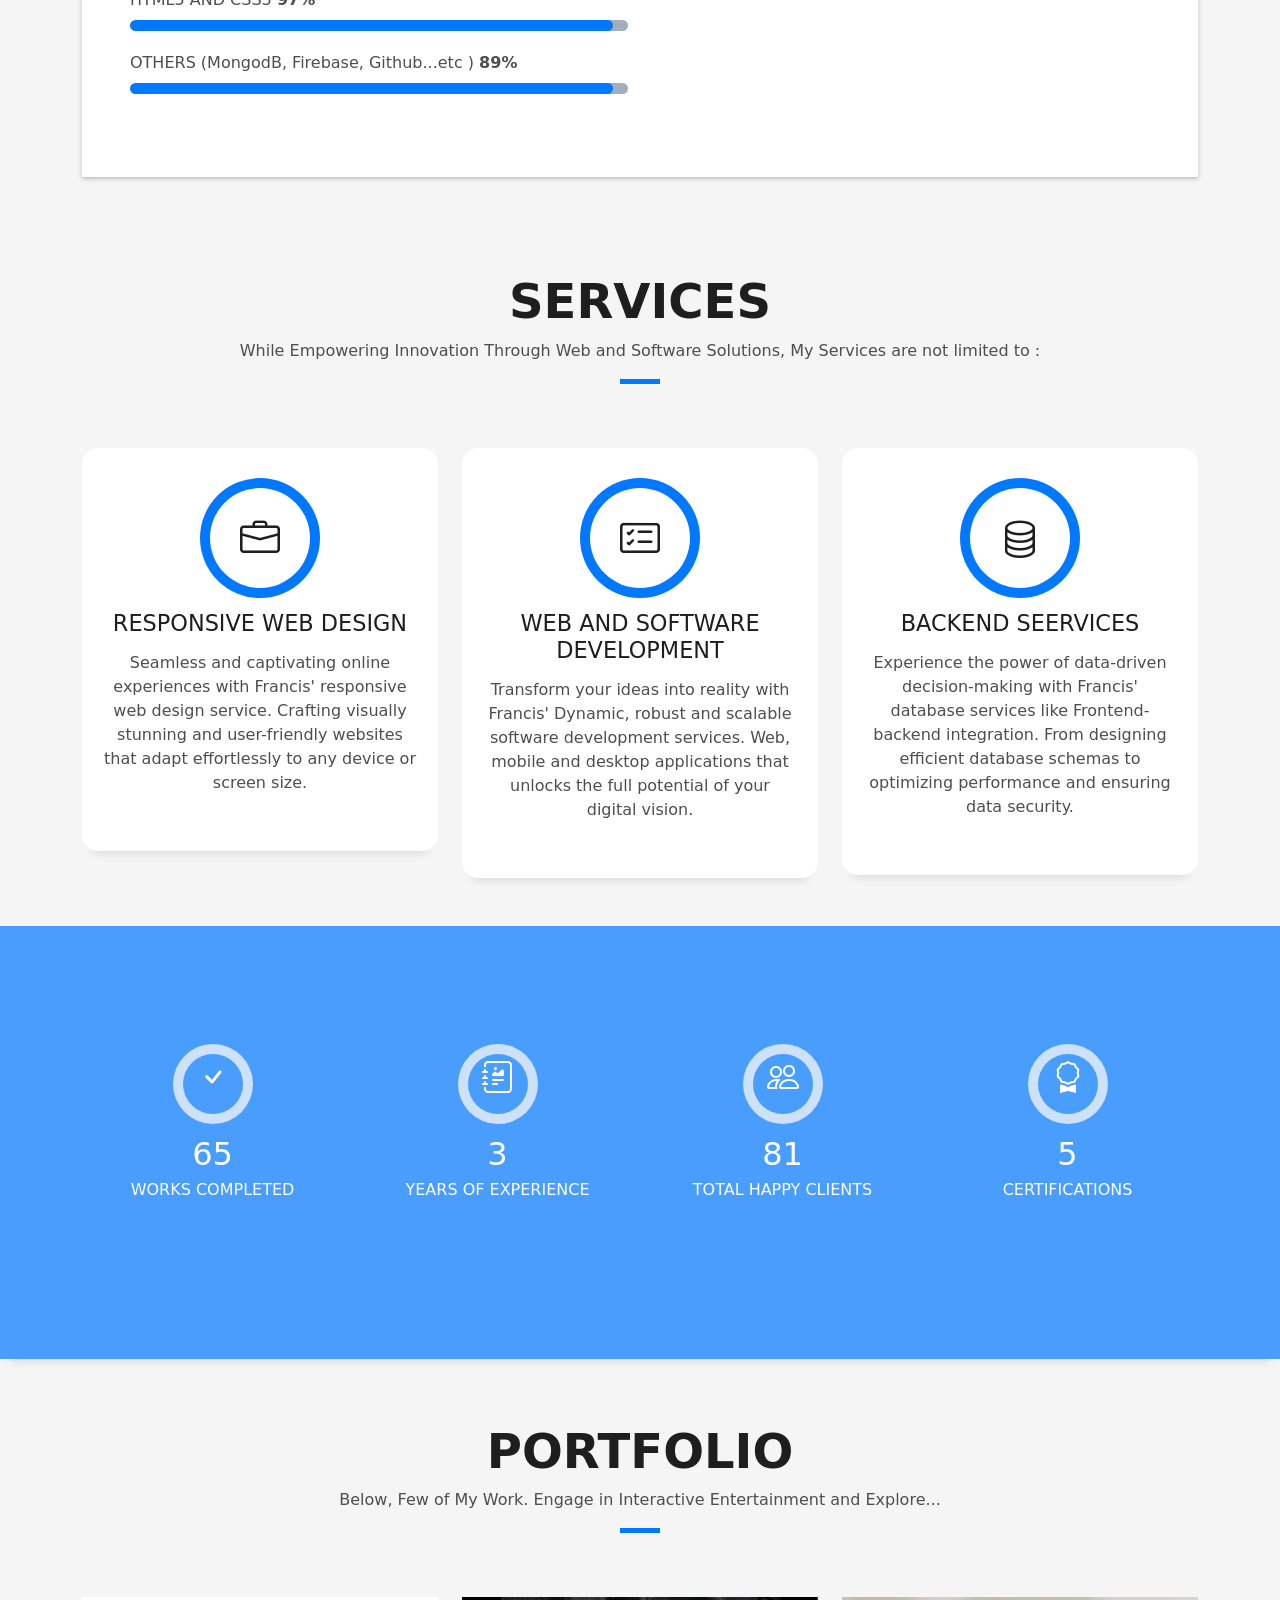
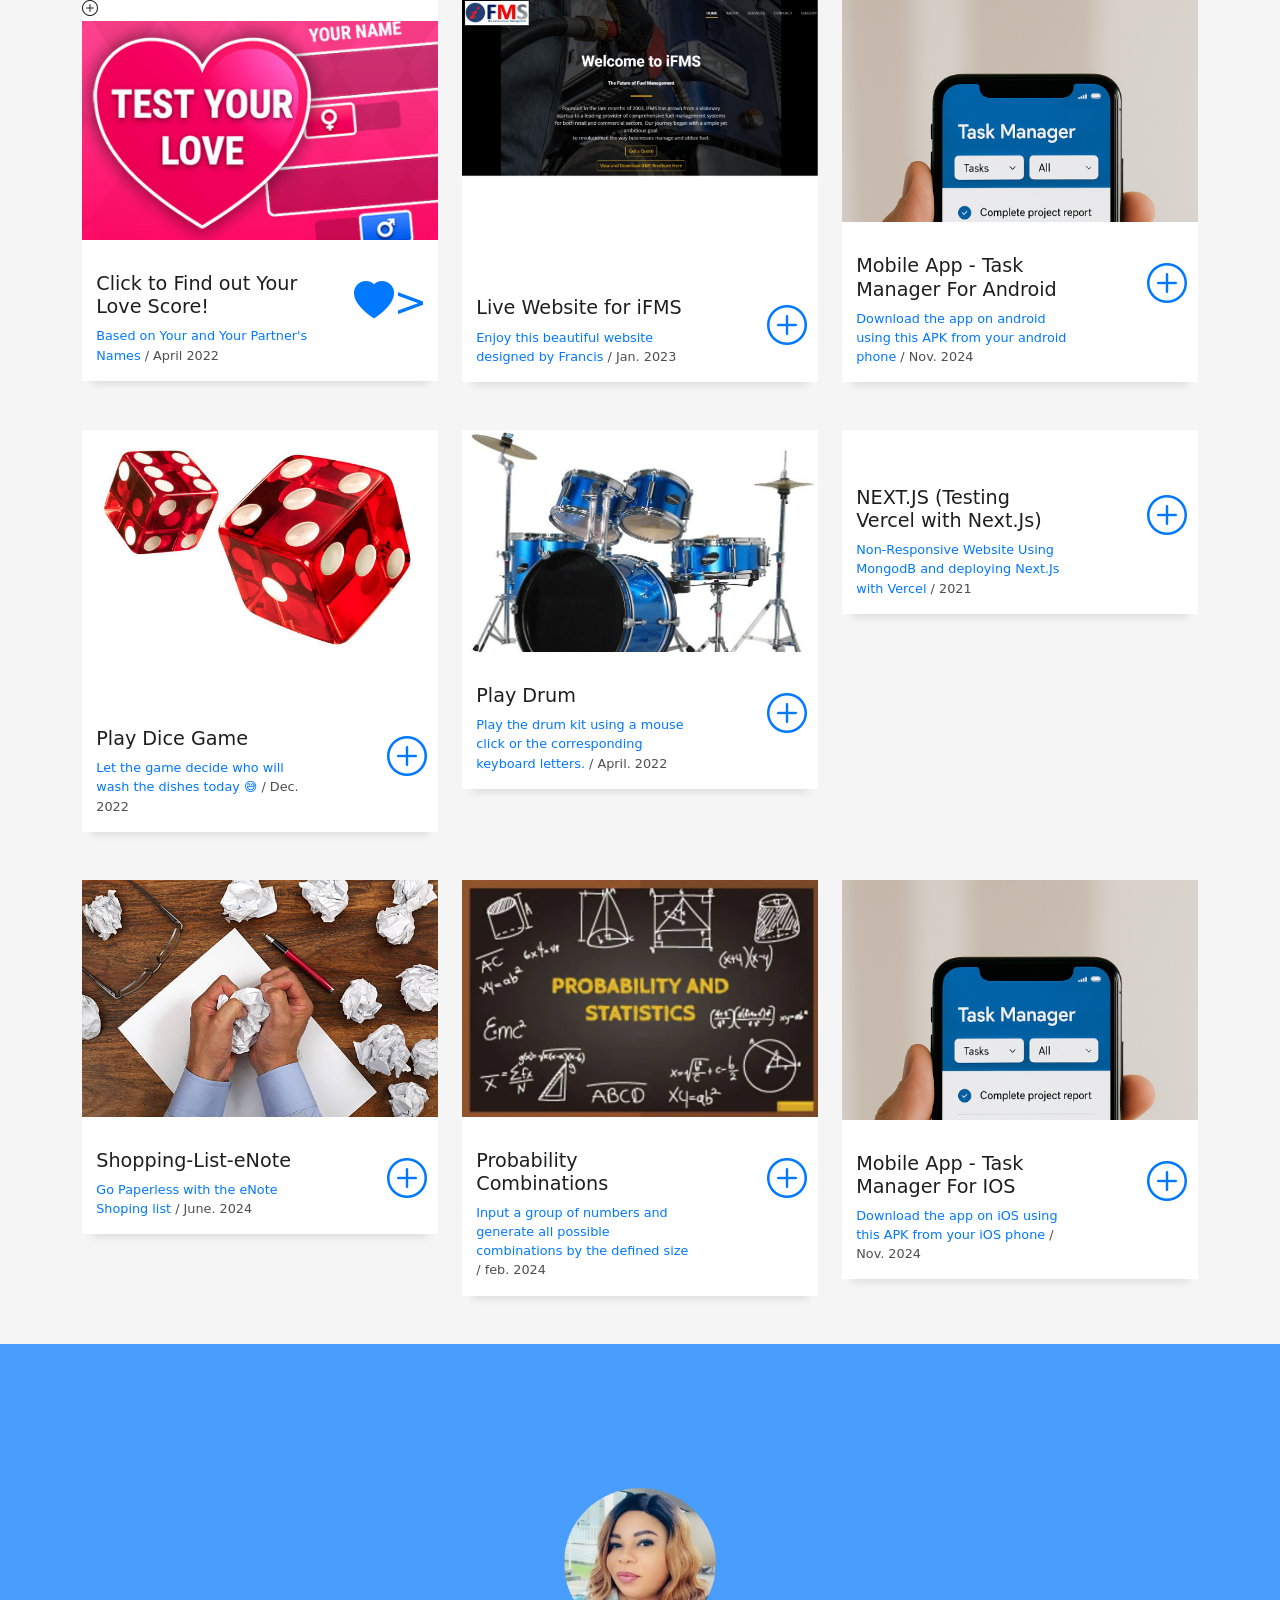
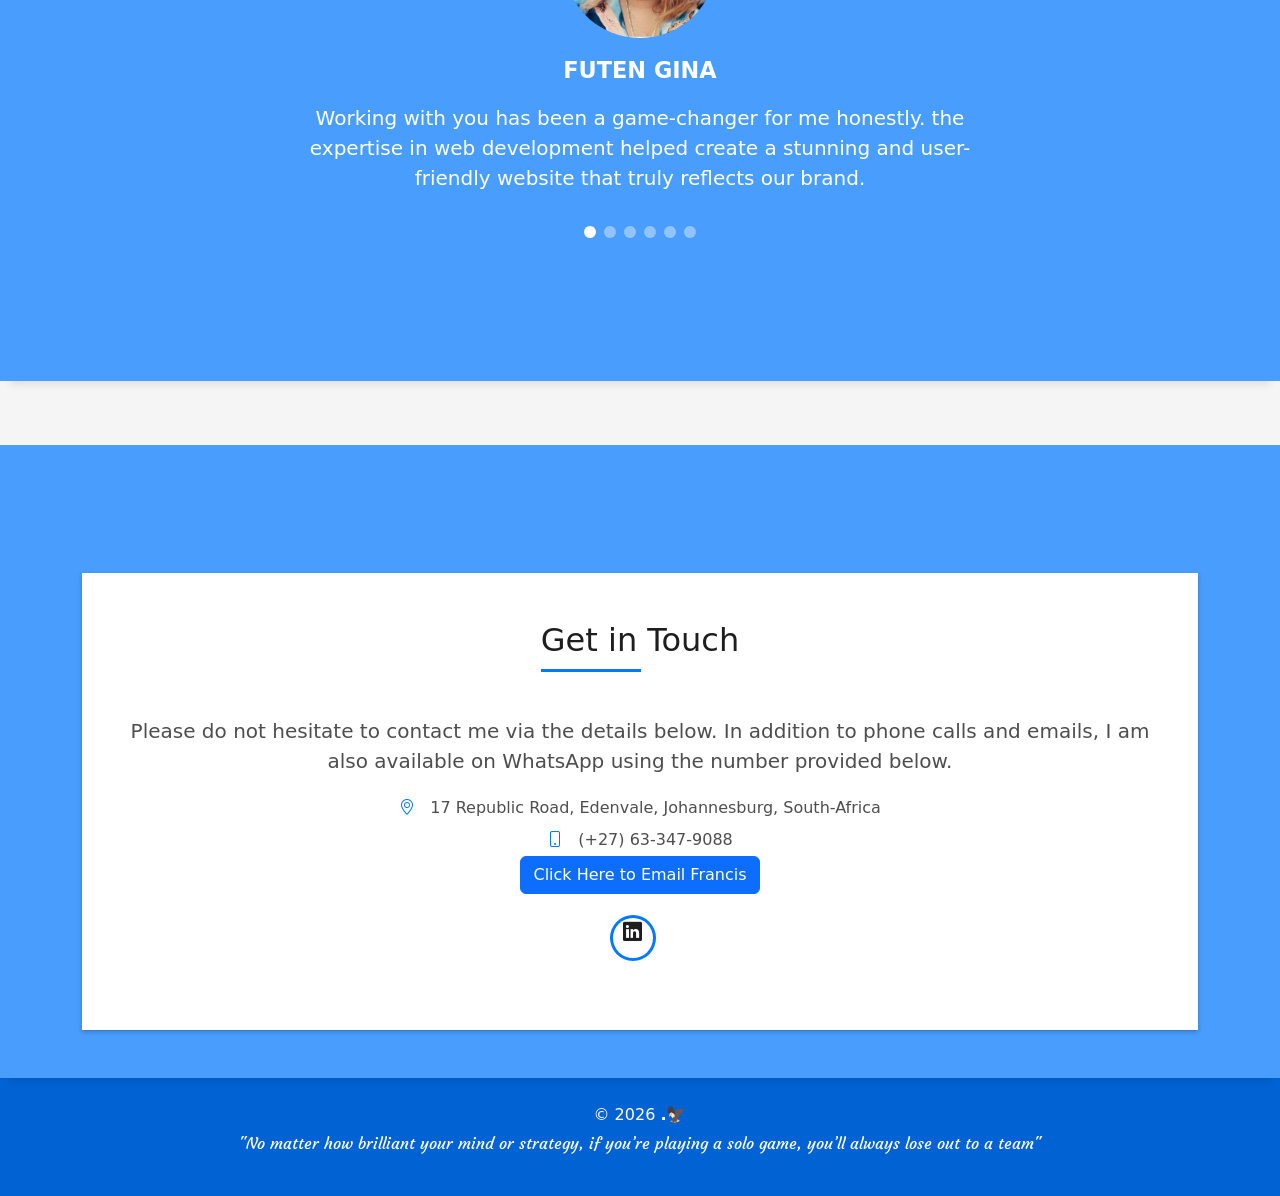
==== commit f071f14f: "Update index.html" ====
--- a/index.html
+++ b/index.html
@@ -40,6 +40,9 @@
       <img class="Mylogo" src="./assets/img/favicon.png" alt="Description of the image">
 
       <h1 class="Date"></h1>
+  
+      <!-- <a href="index.html" class="logo"><img src="assets/img/logo.png" alt="" class="img-fluid"></a>-->
+
       <nav id="navbar" class="navbar">
         <ul>
           <li><a class="nav-link scrollto active" href="#hero">Home</a></li>
@@ -53,22 +56,20 @@
 
     </div>
   </header>
+  
   <!-- End Header -->
 
-  <!-- =======Francis Hero Section ======= -->
   <div id="hero" class="hero route bg-image" style="background-image: url(assets/img/hero-bg.jpg)">
     <div class="overlay-itro"></div>
     <div class="hero-content display-table">
       <div class="table-cell">
         <div class="container">
           <h1 class="hero-title mb-4">I am Francis Nkufi</h1>
-          <p class="hero-subtitle"><span class="typed" data-typed-items="Web Developer, Full Stack, Software Developer"></span></p>
-           <p>Website built with basic HTML, CSS, and JavaScript for testing purposes only.</p>
+          <p class="hero-subtitle"><span class="typed" data-typed-items="Software Developer, Web, Mobile, And Desktop Apps"></span></p>
         </div>
       </div>
     </div>
   </div>
-  <!-- End Francis Hero Section -->
 
   <main id="main">
 
@@ -83,43 +84,43 @@
                   <div class="row">
                     <div class="col-sm-6 col-md-5">
                       <div class="about-img">
-                        <img src="https://media2.dev.to/dynamic/image/width=1080,height=1080,fit=cover,gravity=auto,format=auto/https%3A%2F%2Fdev-to-uploads.s3.amazonaws.com%2Fuploads%2Farticles%2F096baapsqqt9fks0us99.png" class="img-fluid rounded b-shadow-a" alt="">
+                        <img src="assets/img/hero-bg4.jpg" class="img-fluid rounded b-shadow-a" alt="">
                       </div>
                     </div>
                     <div class="col-sm-6 col-md-7">
                       <div class="about-info">
                         <p><span class="title-s">Name: </span> <span>Francis Nkufi</span></p>
                         <p><span class="title-s">Profile: </span> <span>Full Stack Developer</span></p>
-                        <p><span class="title-s">Email: </span> <span>nkufifrancis.ca@gmail.com</span></p>
+                        <p><span class="title-s">Email: </span> <span>nkufifrancis@gmail.com</span></p>
                         <p><span class="title-s">Phone: </span> <span>(+27) 63-347-9088 </span></p>
                       </div>
                     </div>
                   </div>
                   <div class="skill-mf">
                     <p class="title-s">Some of My Skills:</p>
-                    <span>HTML5</span> <span class="pull-right">95%</span>
+                    <span>REACT.JS (REDUX, CONTEXT, NEXT...ETC): </span> <span class="pull-right" style="font-weight: bold;">96%</span>
                     <div class="progress">
-                      <div class="progress-bar" role="progressbar" style="width: 95%;" aria-valuenow="95" aria-valuemin="0" aria-valuemax="100"></div>
-                    </div>
-                    <span>CSS3</span> <span class="pull-right">93%</span>
+                      <div class="progress-bar" role="progressbar" style="width: 96%;" aria-valuenow="96" aria-valuemin="0" aria-valuemax="100"></div>
+                    </div>
+                    <span>REACT NATIVE</span> <span class="pull-right" style="font-weight: bold;">98%</span>
+                    <div class="progress">
+                      <div class="progress-bar" role="progressbar" style="width: 98%" aria-valuenow="98" aria-valuemin="0" aria-valuemax="100"></div>
+                    </div>
+                    <span>C#  (.NET & .NET MAUI)</span> <span class="pull-right" style="font-weight: bold;">95%</span>
+                    <div class="progress">
+                      <div class="progress-bar" role="progressbar" style="width: 95%" aria-valuenow="95" aria-valuemin="0" aria-valuemax="100"></div>
+                    </div>
+                    <span>JAVASCRIPT (NODE.JS, EXPRESS... ETC)</span> <span class="pull-right" style="font-weight: bold;">93%</span>
                     <div class="progress">
                       <div class="progress-bar" role="progressbar" style="width: 93%" aria-valuenow="93" aria-valuemin="0" aria-valuemax="100"></div>
                     </div>
-                    <span>JAVASCRIPT</span> <span class="pull-right">91%</span>
+                    <span>HTML5 AND CSS3</span> <span class="pull-right" style="font-weight: bold;">97%</span>
                     <div class="progress">
-                      <div class="progress-bar" role="progressbar" style="width: 91%" aria-valuenow="91" aria-valuemin="0" aria-valuemax="100"></div>
-                    </div>
-                    <span>FULL REACT.JS (Redux, Next...etc)</span> <span class="pull-right">96%</span>
+                      <div class="progress-bar" role="progressbar" style="width: 97%" aria-valuenow="97" aria-valuemin="0" aria-valuemax="100"></div>
+                    </div>
+                    <span>OTHERS (MongodB, Firebase, Github...etc )</span> <span class="pull-right" style="font-weight: bold;">89%</span>
                     <div class="progress">
-                      <div class="progress-bar" role="progressbar" style="width: 96%" aria-valuenow="92" aria-valuemin="0" aria-valuemax="100"></div>
-                    </div>
-                    <span>C# & REACT NATIVE</span> <span class="pull-right">95%</span>
-                    <div class="progress">
-                      <div class="progress-bar" role="progressbar" style="width: 95%" aria-valuenow="95" aria-valuemin="0" aria-valuemax="100"></div>
-                    </div>
-                    <span>BACKEND (Node.js, Express, Mongo DB, Sql, etc)</span> <span class="pull-right">89%</span>
-                    <div class="progress">
-                      <div class="progress-bar" role="progressbar" style="width: 89%" aria-valuenow="89" aria-valuemin="0" aria-valuemax="100"></div>
+                      <div class="progress-bar" role="progressbar" style="width: 97%" aria-valuenow="97" aria-valuemin="0" aria-valuemax="100"></div>
                     </div>
                   </div>
                 </div>
@@ -131,14 +132,11 @@
                       </h5>
                     </div>
                     <p class="lead">
-        Driven and results-oriented Software & Web Developer with over 3 years of progressive experience in designing, developing, 
-        and optimizing high-performance applications. A proactive problem-solver and team collaborator, 
-        capable of thriving in high-pressure environments while delivering innovative, scalable, and cost-effective solutions. 
-        Known for meeting deadlines, exceeding expectations, and maintaining a strong commitment to code quality by leveraging best programming practices and industry standards.
-                    </p>
-                    <p class="lead">
-      In the fast-paced world of technology, web and software development demand continuous learning and adaptation. 
-      Committed to staying ahead of industry trends, I actively expand my skill set to embrace the latest innovations.
+I'm a versatile full-stack software developer with a passion for creating real-world solutions across platforms. 
+From responsive websites and cross-platform mobile apps to robust desktop software, I focus on performance, usability, and clean architecture.
+My skills include (but are not limited to): React, React Native, C#, HTML, CSS, JavaScript, and SQL. I work comfortably across .NET, Node.js, and 
+related technologies to build full-stack solutions. I develop and deploy applications for web browsers, Android, iOS, and Windows desktop environments, 
+tailoring each solution to the unique needs of the client or project.
                     </p>
                   </div>
                 </div>
@@ -148,6 +146,7 @@
         </div>
       </div>
     </section>
+    
     <!-- End About Section -->
 
     <!-- ======= Services Section ======= -->
@@ -210,6 +209,7 @@
             </div>
           </div>          
     </section>
+    
     <!-- End Services Section -->
 
     <!-- ======= Counter Section ======= -->
@@ -257,14 +257,16 @@
                 <span class="ico-circle"><i class="bi bi-award"></i></span>
               </div>
               <div class="counter-num">
-                <p data-purecounter-start="0" data-purecounter-end="4" data-purecounter-duration="1" class="counter purecounter"></p>
+                <p data-purecounter-start="0" data-purecounter-end="5" data-purecounter-duration="1" class="counter purecounter"></p>
                 <span class="counter-text">CERTIFICATIONS</span>
               </div>
             </div>
           </div>
         </div>
       </div>
-    </div><!-- End Counter Section -->
+    </div>
+    
+    <!-- End Counter Section -->
 
     <!-- ======= Portfolio Section ======= -->
     <section id="work" class="portfolio-mf sect-pt4 route">
@@ -310,7 +312,7 @@
           <div class="col-md-4">
             <div class="work-box">
               <a href="https://i-fms.co.za/" target="_blank">
-                <div class="work-img">
+                <div class="work-img" style="height: 267px;">
                   <img src="assets/img/iFMS website.png" alt="" class="img-fluid">
                 </div>
               </a>
@@ -325,6 +327,30 @@
                   <div class="col-sm-4">
                     <div class="w-like">
                       <a href="https://i-fms.co.za/" target="_blank"> <span class="bi bi-plus-circle"></span></a>
+                    </div>
+                  </div>
+                </div>
+              </div>
+            </div>
+          </div>
+          <div class="col-md-4">
+            <div class="work-box">
+              <a href="https://francisnkufi.github.io/Probability-Test/" target="_blank">
+                <div class="work-img" style="height: 225px;">
+                  <img src="assets/img/TaskManager.png" alt="" class="img-fluid">
+                </div>
+              </a>
+              <div class="work-content">
+                <div class="row">
+                  <div class="col-sm-8">
+                    <h2 class="w-title">Mobile App - Task Manager For Android</h2>
+                    <div class="w-more">
+                      <span class="w-ctegory">Download the app on android using this APK from your android phone</span> / <span class="w-date">Nov. 2024</span>
+                    </div>
+                  </div>
+                  <div class="col-sm-4">
+                    <div class="w-like">
+                      <a href="https://expo.dev/accounts/francis_nkufi/projects/FirstRNProject/builds/daba4b77-32b3-4913-a832-e778729c674a" target="_blank"> <span class="bi bi-plus-circle"></span></a>
                     </div>
                   </div>
                 </div>
@@ -334,7 +360,7 @@
           <div class="col-md-4">
             <div class="work-box">
               <a href="https://francisnkufi.github.io/Dice-Game/" target="_blank" >
-                <div class="work-img">
+                <div class="work-img" style="height: 265px;">
                   <img src="assets/img/work-2.jpg" alt="" class="img-fluid">
                 </div>
               </a>
@@ -389,9 +415,9 @@
               <div class="work-content">
                 <div class="row">
                   <div class="col-sm-8">
-                    <h2 class="w-title">NEXT.JS (Deployment Sample Website)</h2>
-                    <div class="w-more">
-                      <span class="w-ctegory">Using MongodB Database and deploying Next.Js with Vercel </span> / <span class="w-date">2021</span>
+                    <h2 class="w-title">NEXT.JS (Testing Vercel with Next.Js)</h2>
+                    <div class="w-more">
+                      <span class="w-ctegory">Non-Responsive Website Using MongodB and deploying Next.Js with Vercel </span> / <span class="w-date">2021</span>
                     </div>
                   </div>
                   <div class="col-sm-4">
@@ -451,9 +477,35 @@
               </div>
             </div>
           </div>
+          <div class="col-md-4">
+            <div class="work-box">
+              <a href="https://francisnkufi.github.io/Probability-Test/" target="_blank">
+                <div class="work-img" style="height: 240px;">
+                  <img src="assets/img/TaskManager.png" alt="" class="img-fluid">
+                </div>
+              </a>
+              <div class="work-content">
+                <div class="row">
+                  <div class="col-sm-8">
+                    <h2 class="w-title">Mobile App - Task Manager For IOS</h2>
+                    <div class="w-more">
+                      <span class="w-ctegory">Download the app on iOS using this APK from your iOS phone</span> / <span class="w-date">Nov. 2024</span>
+                    </div>
+                  </div>
+                  <div class="col-sm-4">
+                    <div class="w-like">
+                      <a href="https://expo.dev/accounts/francis_nkufi/projects/FirstRNProject/builds/18005950-9c5d-4a0a-9c91-defce7adbf55" target="_blank"> <span class="bi bi-plus-circle"></span></a>
+                    </div>
+                  </div>
+                </div>
+              </div>
+            </div>
+          </div>
         </div>
       </div>
-    </section><!-- End Portfolio Section -->
+    </section>
+    
+    <!-- End Portfolio Section -->
 
     <!-- ======= Testimonials Section ======= -->
     <div class="testimonials paralax-mf bg-image" style="background-image: url(assets/img/overlay-bg.jpg)">
@@ -479,7 +531,9 @@
                       </p>
                     </div>
                   </div>
-                </div><!-- End testimonial item -->
+                </div>
+                
+                <!-- End testimonial item -->
 
                 <div class="swiper-slide">
                   <div class="testimonial-box">
@@ -493,7 +547,9 @@
                       </p>
                     </div>
                   </div>
-                </div><!-- End testimonial item -->
+                </div>
+                
+                <!-- End testimonial item -->
 
                 <div class="swiper-slide">
                   <div class="testimonial-box">
@@ -507,7 +563,9 @@
                       </p>
                     </div>
                   </div>
-                </div><!-- End testimonial item -->
+                </div>
+                
+                <!-- End testimonial item -->
 
                 <div class="swiper-slide">
                   <div class="testimonial-box">
@@ -522,7 +580,9 @@
                       </p>
                     </div>
                   </div>
-                </div><!-- End testimonial item -->
+                </div>
+                
+                <!-- End testimonial item -->
 
                 <div class="swiper-slide">
                   <div class="testimonial-box">
@@ -537,7 +597,9 @@
                       </p>
                     </div>
                   </div>
-                </div><!-- End testimonial item -->
+                </div>
+                
+                <!-- End testimonial item -->
 
                 <div class="swiper-slide">
                   <div class="testimonial-box">
@@ -551,18 +613,18 @@
                       </p>
                     </div>
                   </div>
-                </div><!-- End testimonial item -->
+                </div>
+                
+                <!-- End testimonial item -->
               </div>
               <div class="swiper-pagination"></div>
             </div>
-
-            <!-- <div id="testimonial-mf" class="owl-carousel owl-theme">
-          
-        </div> -->
           </div>
         </div>
       </div>
-    </div><!-- End Testimonials Section -->
+    </div>
+    
+    <!-- End Testimonials Section -->
 
     <!-- ======= Contact Section ======= -->
     <section id="contact" class="paralax-mf footer-paralax bg-image sect-mt4 route" style="background-image: url(assets/img/overlay-bg.jpg)">
@@ -602,9 +664,13 @@
           </div>
         </div>
       </div>
-    </section><!-- End Contact Section -->
-
-  </main><!-- End #main -->
+    </section>
+    
+    <!-- End Contact Section -->
+
+  </main>
+  
+  <!-- End #main -->
 
   <!-- ======= Footer ======= -->
   <footer>
@@ -619,12 +685,14 @@
         </div>
       </div>
     </div>
-  </footer><!-- End  Footer -->
+  </footer>
+  
+  <!-- End  Footer -->
 
   <div id="preloader"></div>
   <a href="#" class="back-to-top d-flex align-items-center justify-content-center"><i class="bi bi-arrow-up-short"></i></a>
 
-  <!--JS Files -->
+  <!-- JS Files -->
   <script src="assets/externals/purecounter/purecounter_vanilla.js"></script>
   <script src="assets/externals/bootstrap/js/bootstrap.bundle.min.js"></script>
   <script src="assets/externals/glightbox/js/glightbox.min.js"></script>
@@ -632,9 +700,10 @@
   <script src="assets/externals/typed.js/typed.umd.js"></script>
   <script src="assets/externals/php-email-form/validate.js"></script>
 
-  <!-- Main JS File -->
+  <!--Main JS File -->
   <script src="https://cdn.jsdelivr.net/npm/bootstrap@5.3.3/dist/js/bootstrap.bundle.min.js" integrity="sha384-YvpcrYf0tY3lHB60NNkmXc5s9fDVZLESaAA55NDzOxhy9GkcIdslK1eN7N6jIeHz" crossorigin="anonymous"></script>
   <script src="assets/js/main.js"></script>
 
 </body>
+
 </html>
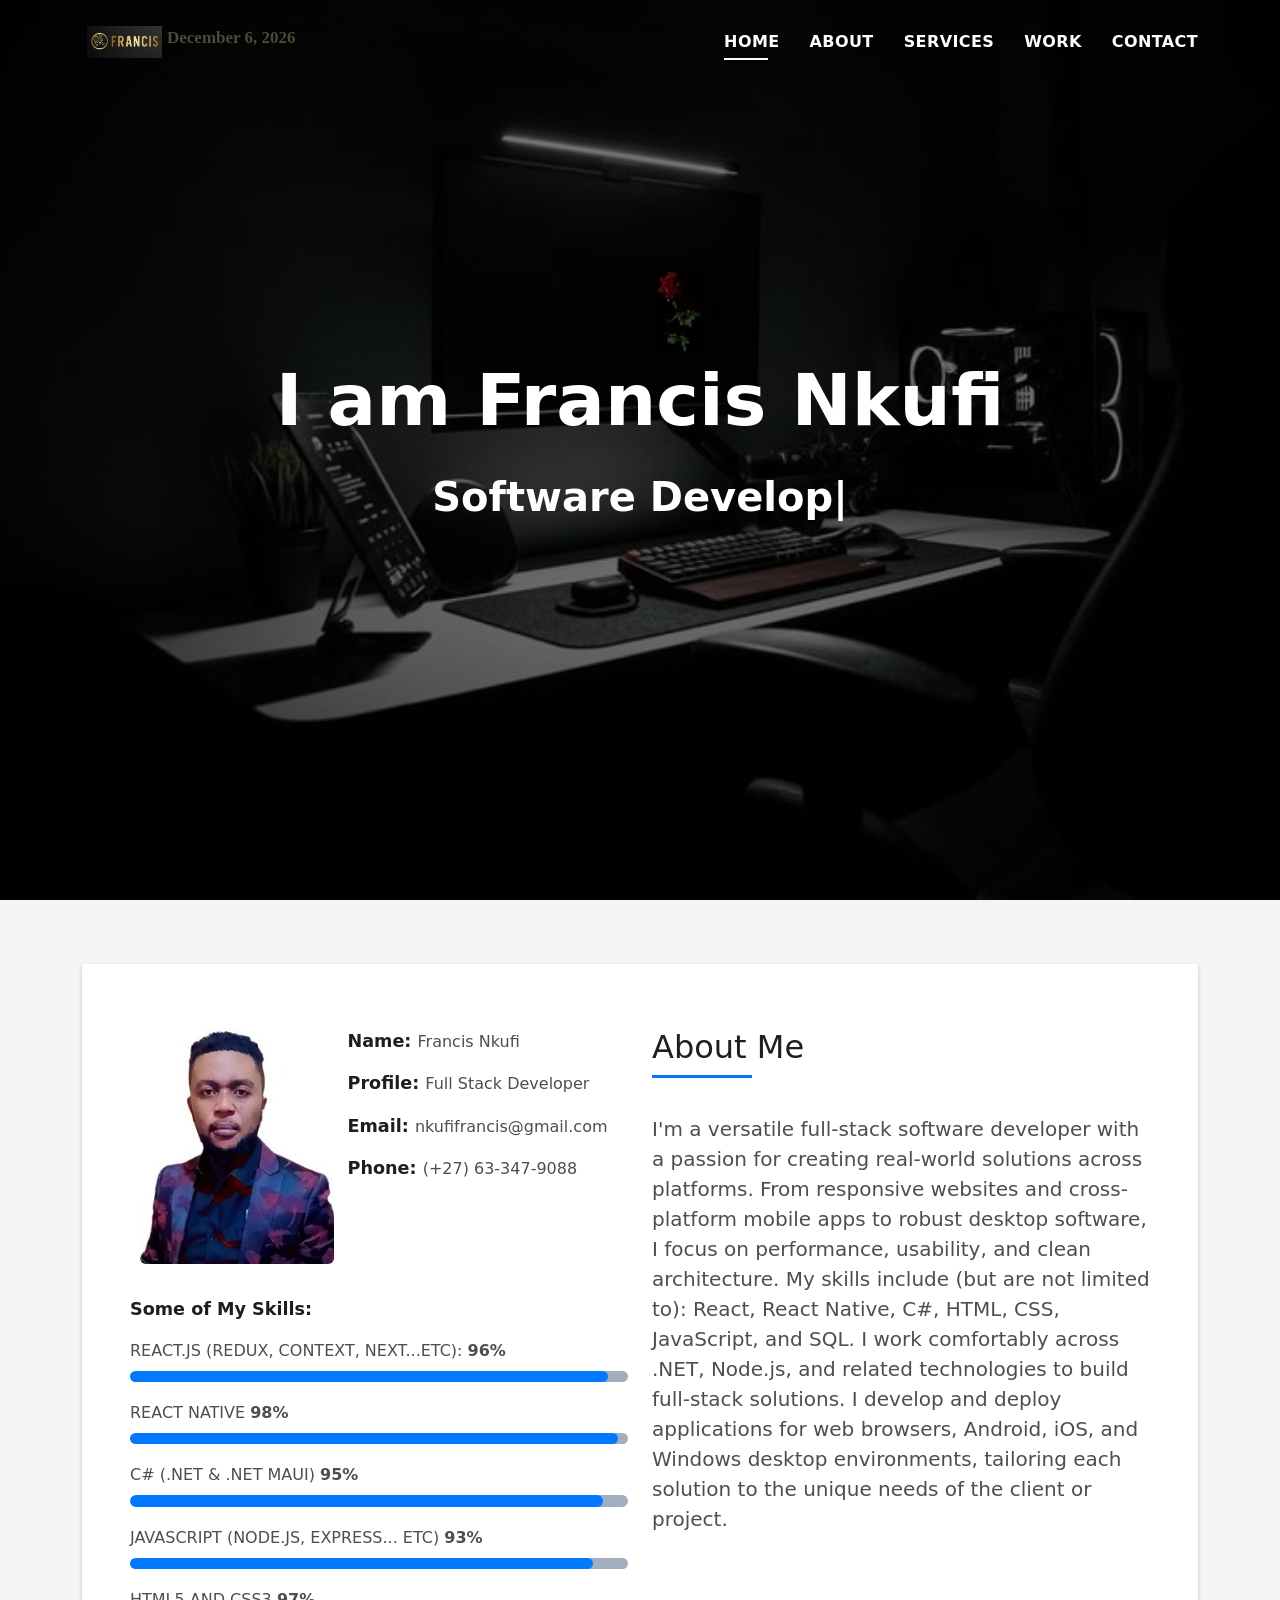
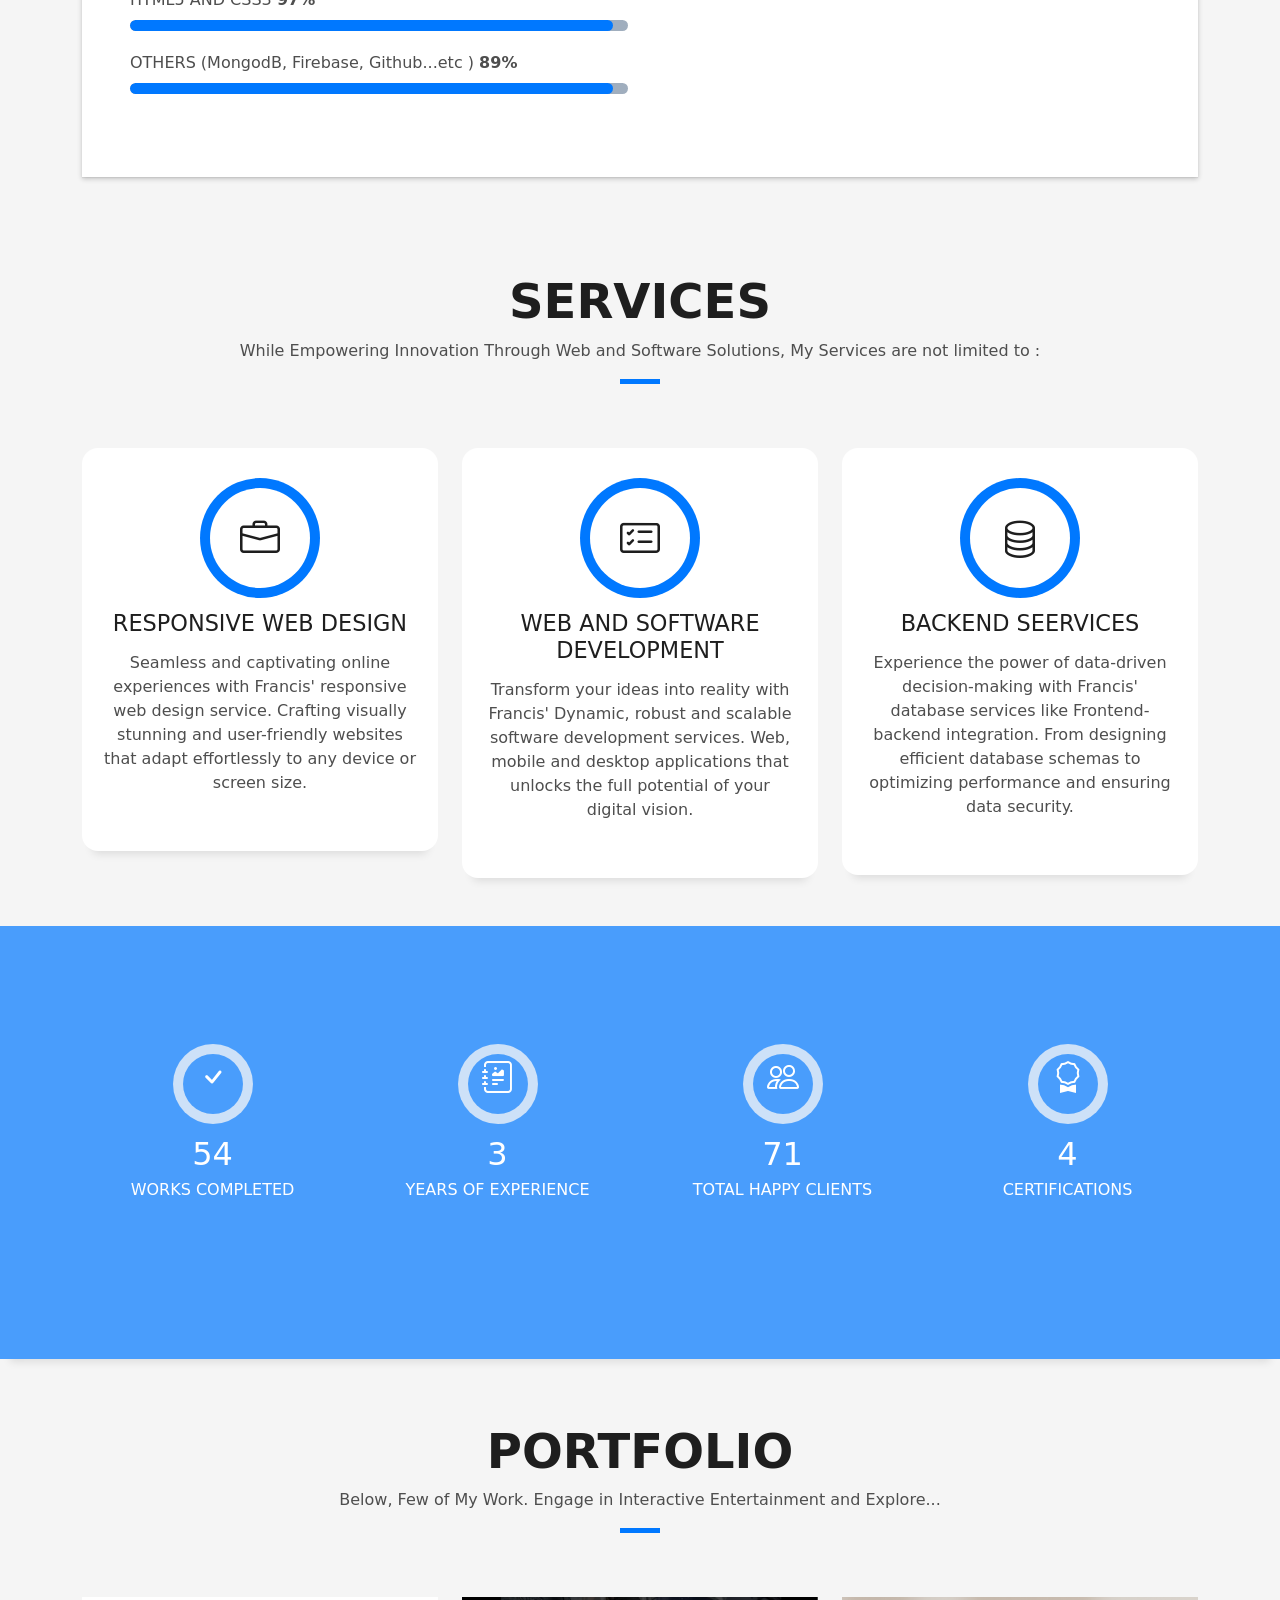
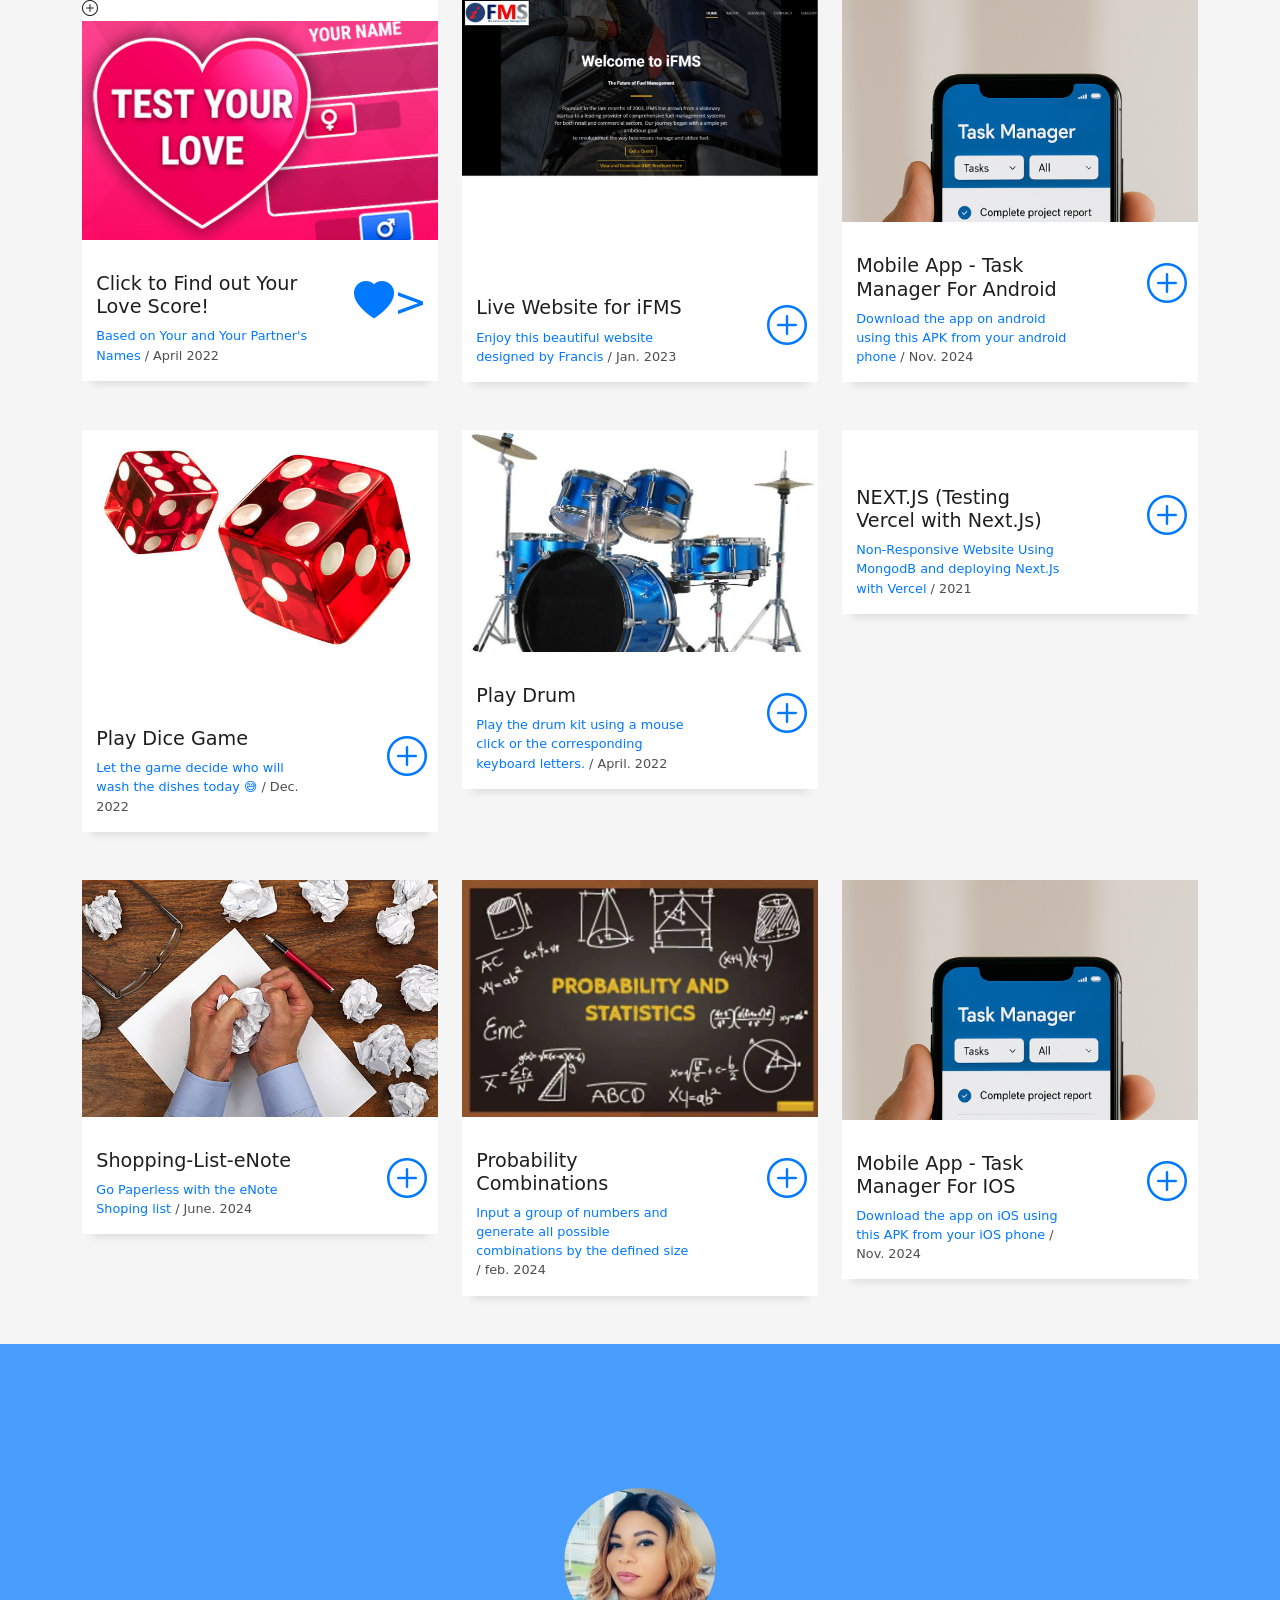
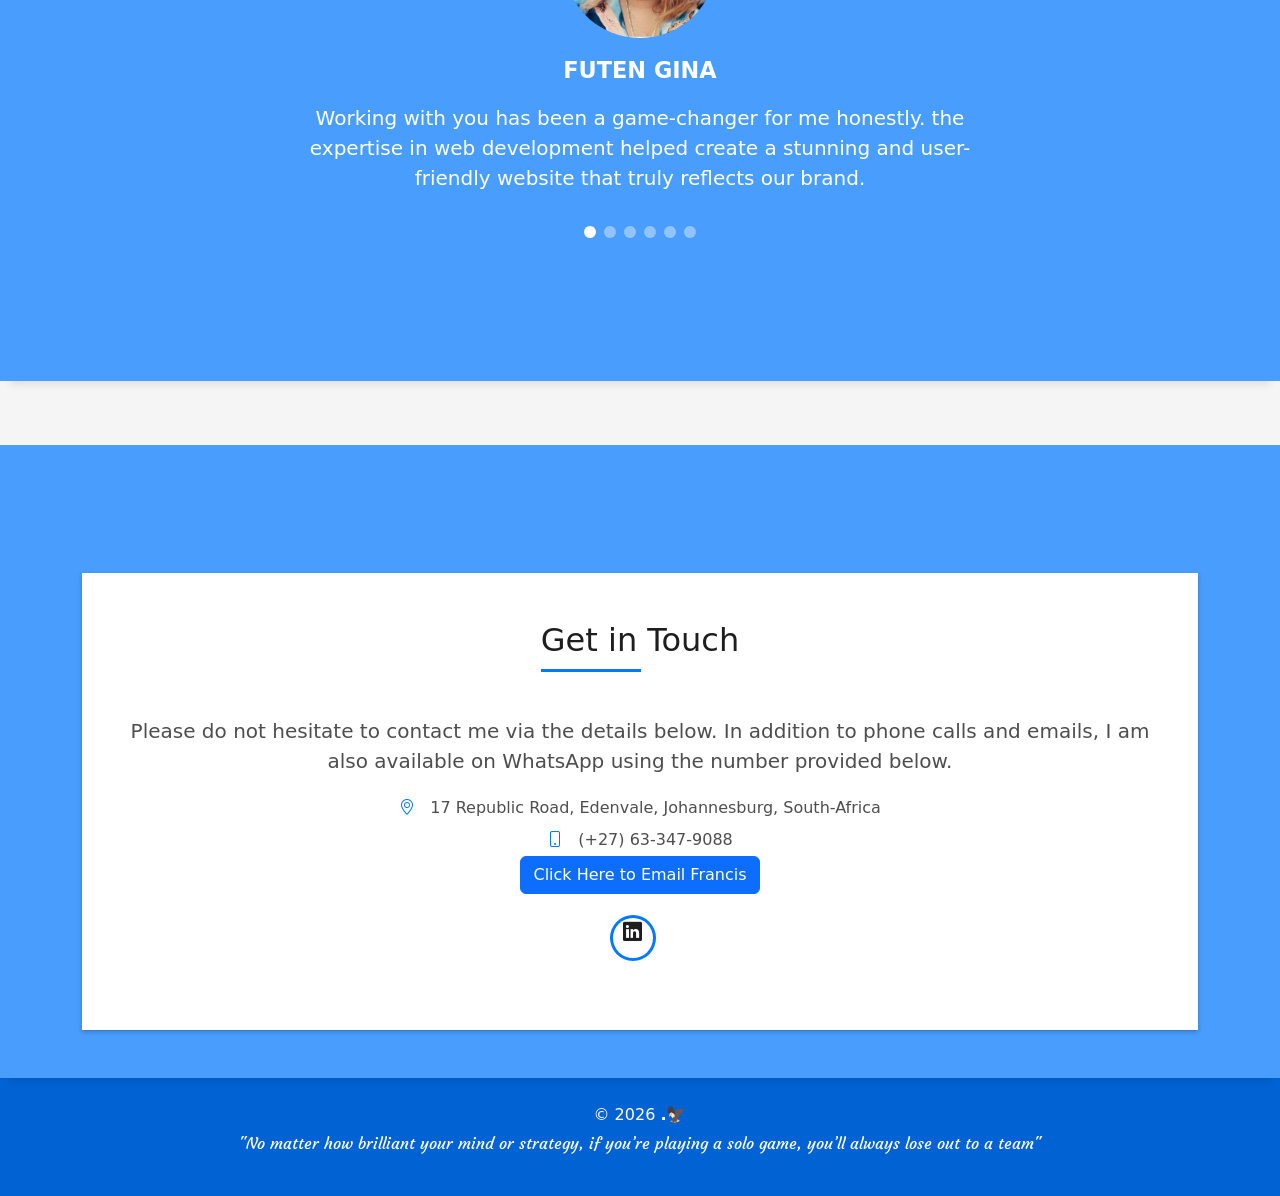
==== commit 66499861: "Update index.html" ====
--- a/index.html
+++ b/index.html
@@ -234,7 +234,7 @@
                 <span class="ico-circle"><i class="bi bi-journal-richtext"></i></span>
               </div>
               <div class="counter-num">
-                <p data-purecounter-start="0" data-purecounter-end="3" data-purecounter-duration="1" class="counter purecounter"></p>
+                <p data-purecounter-start="0" data-purecounter-end="4" data-purecounter-duration="1" class="counter purecounter"></p>
                 <span class="counter-text">YEARS OF EXPERIENCE</span>
               </div>
             </div>
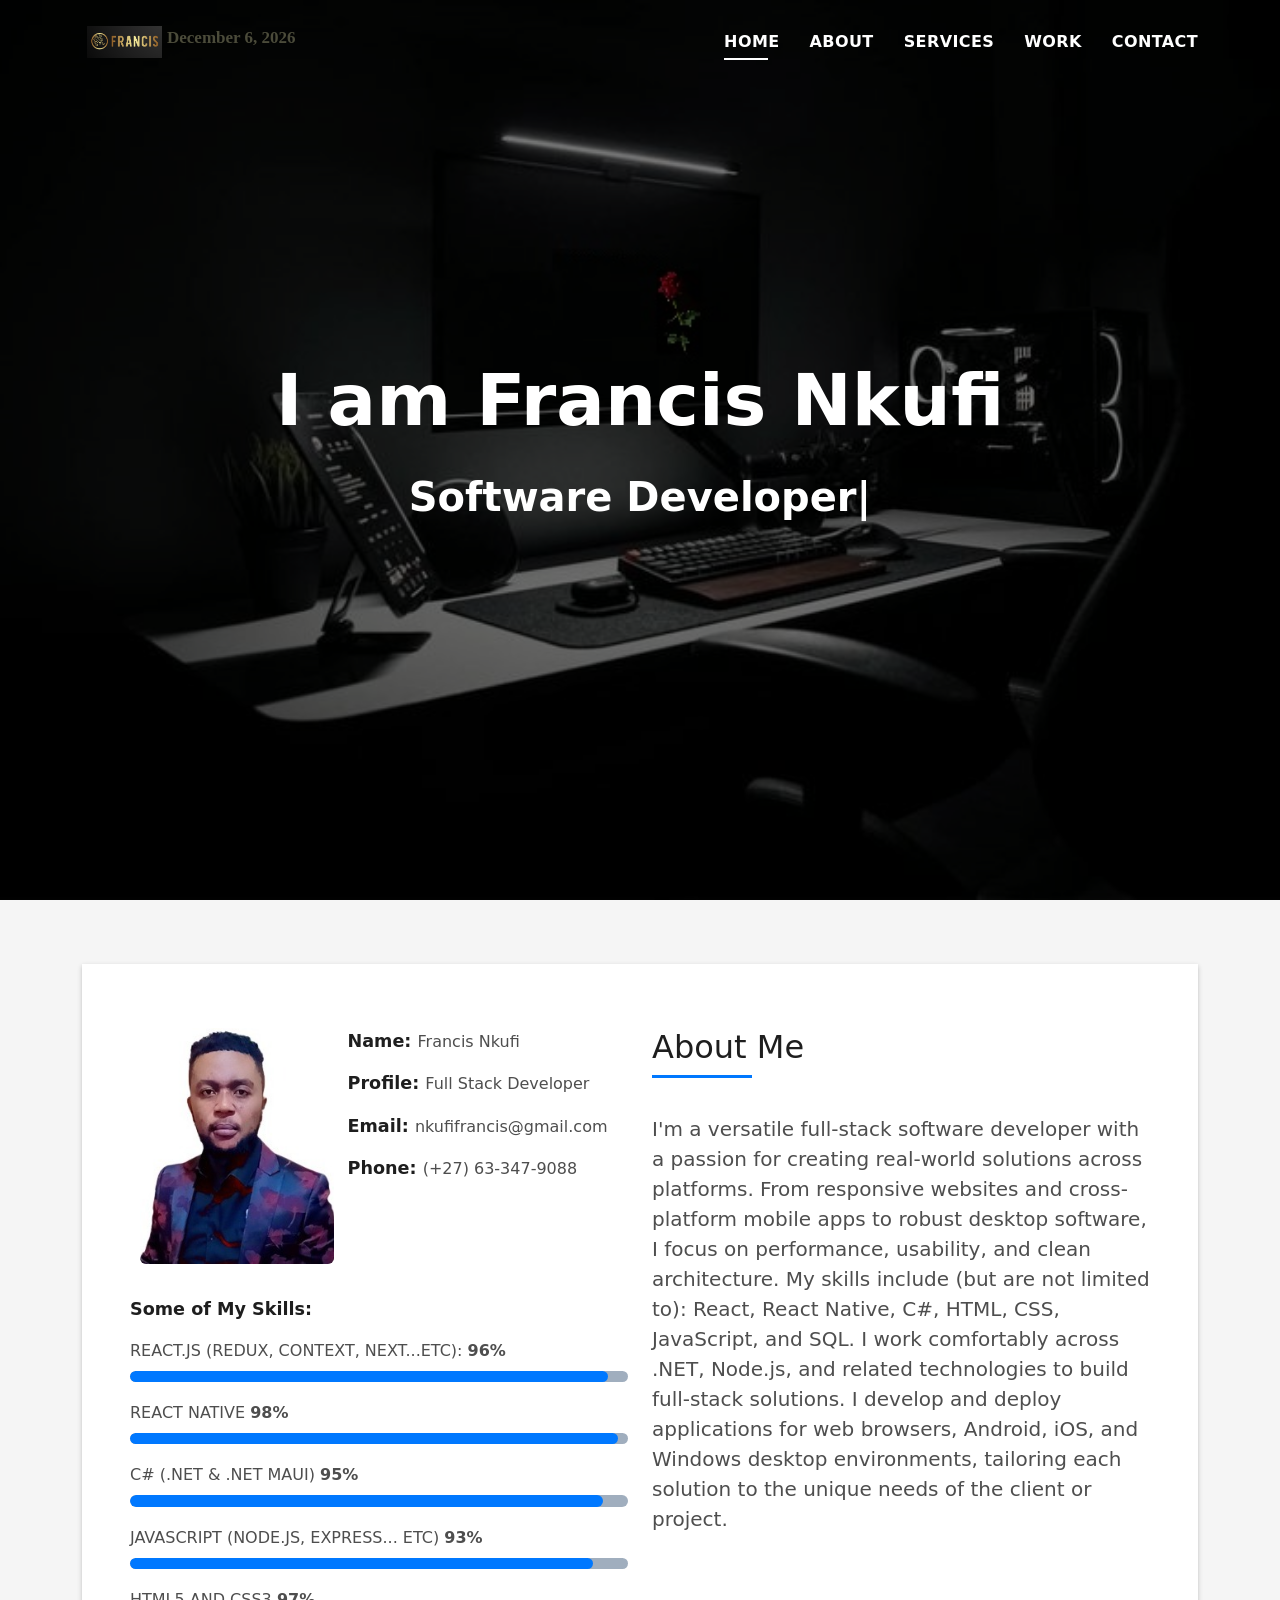
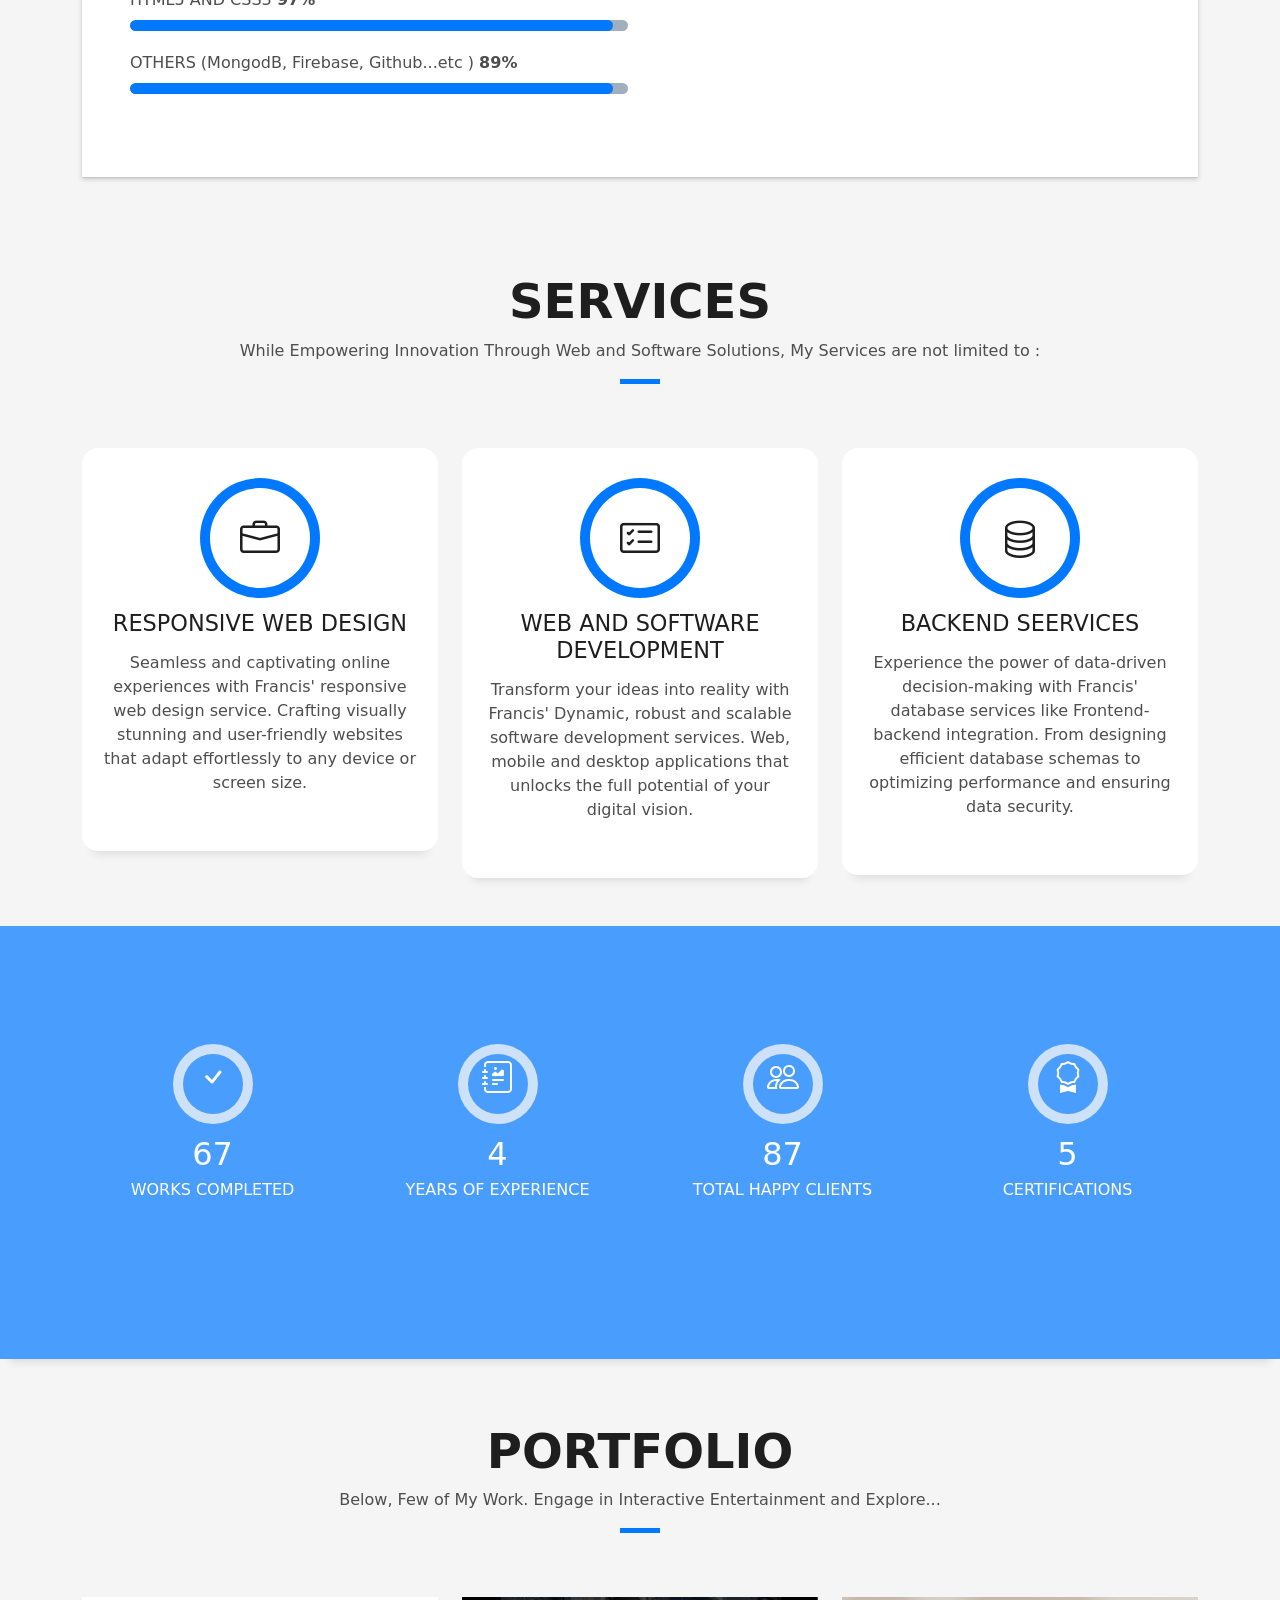
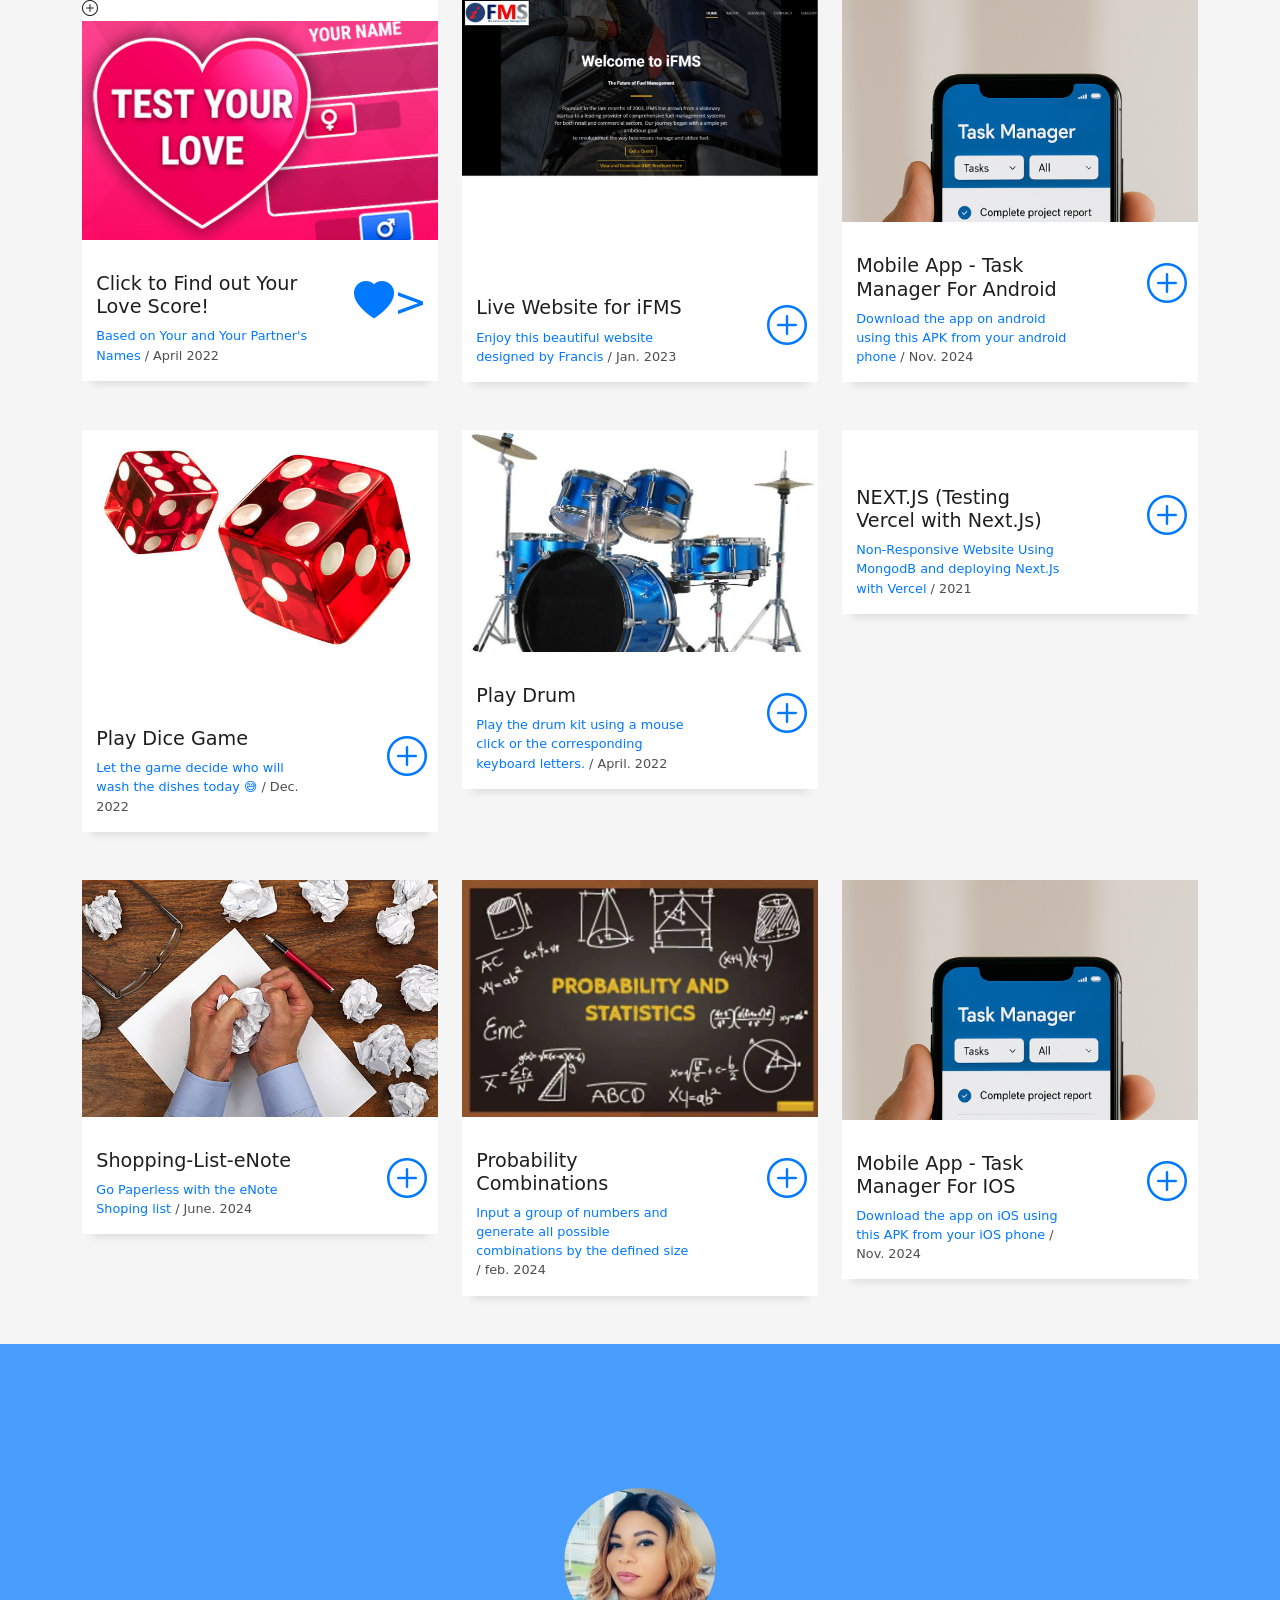
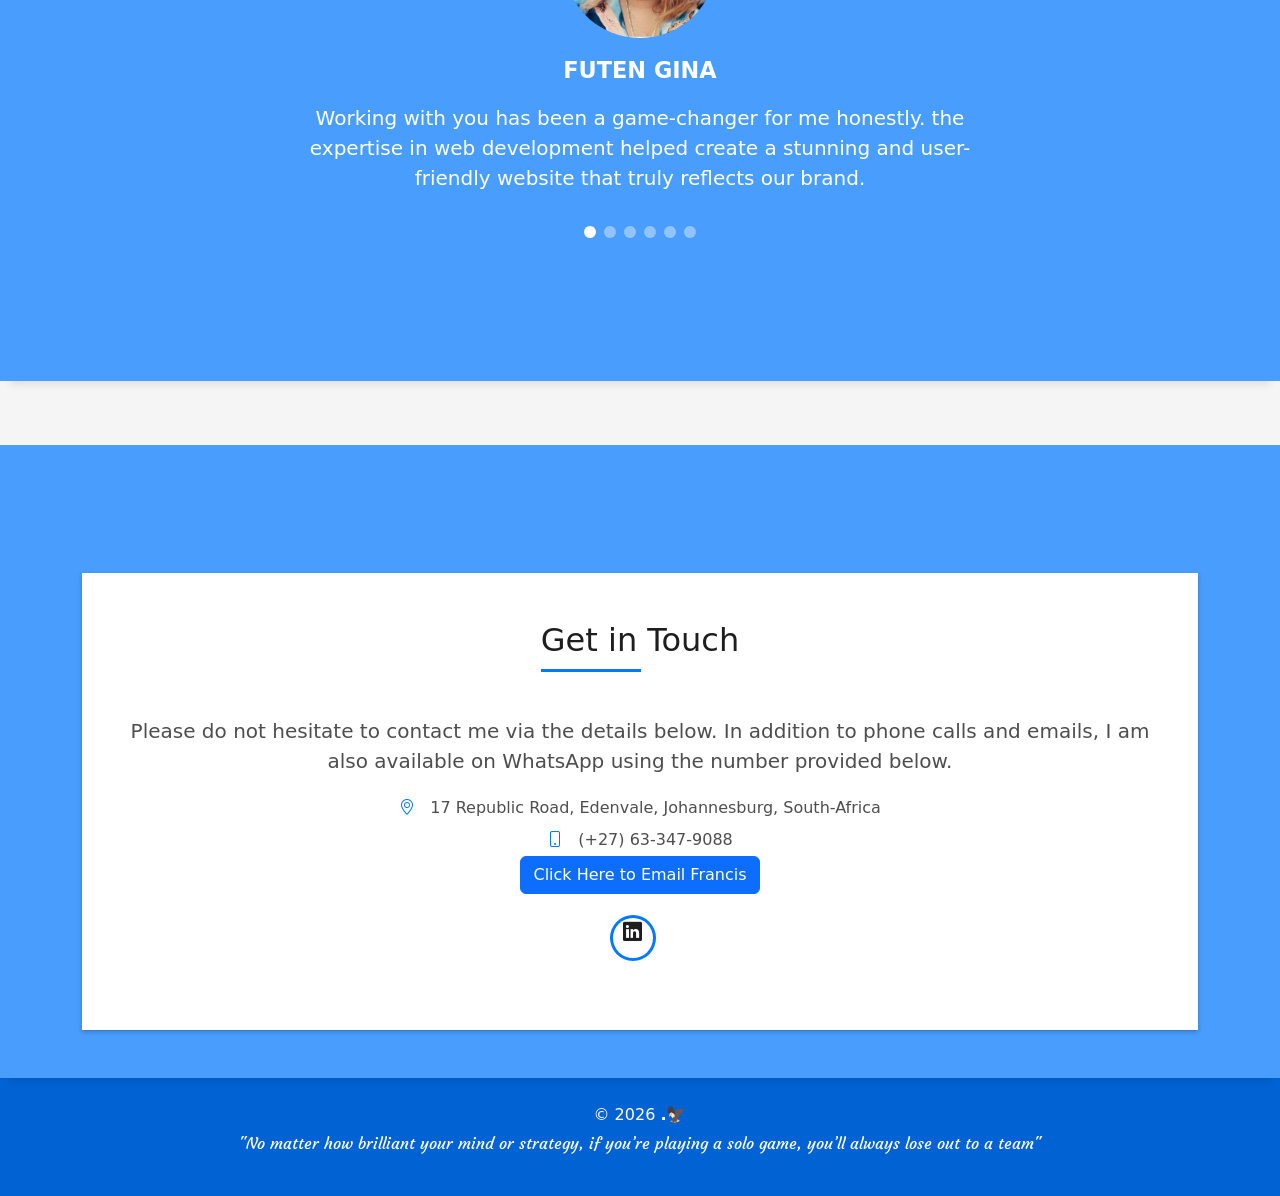
==== commit ceac367e: "Update index.html" ====
--- a/index.html
+++ b/index.html
@@ -245,7 +245,7 @@
                 <span class="ico-circle"><i class="bi bi-people"></i></span>
               </div>
               <div class="counter-num">
-                <p data-purecounter-start="0" data-purecounter-end="85" data-purecounter-duration="1" class="counter purecounter"></p>
+                <p data-purecounter-start="0" data-purecounter-end="87" data-purecounter-duration="1" class="counter purecounter"></p>
                 <span class="counter-text">TOTAL HAPPY CLIENTS</span>
               </div>
             </div>
